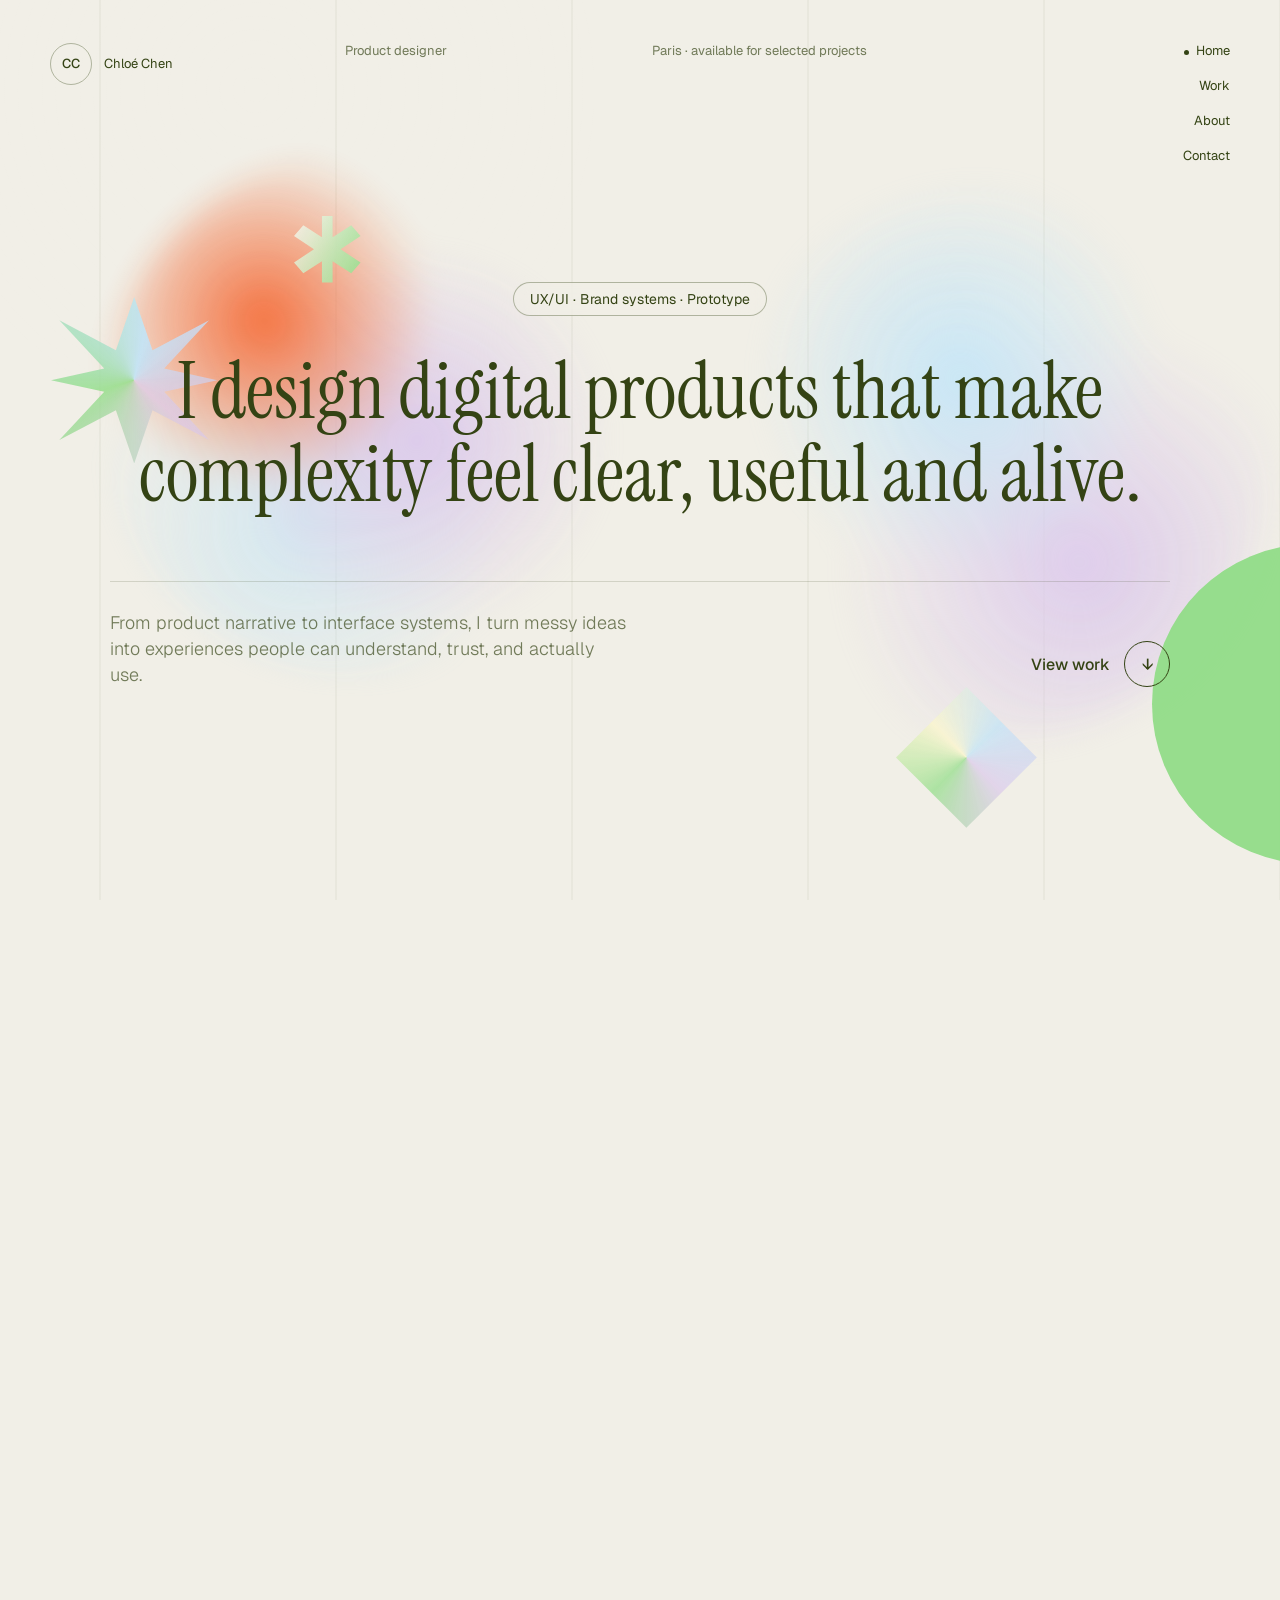
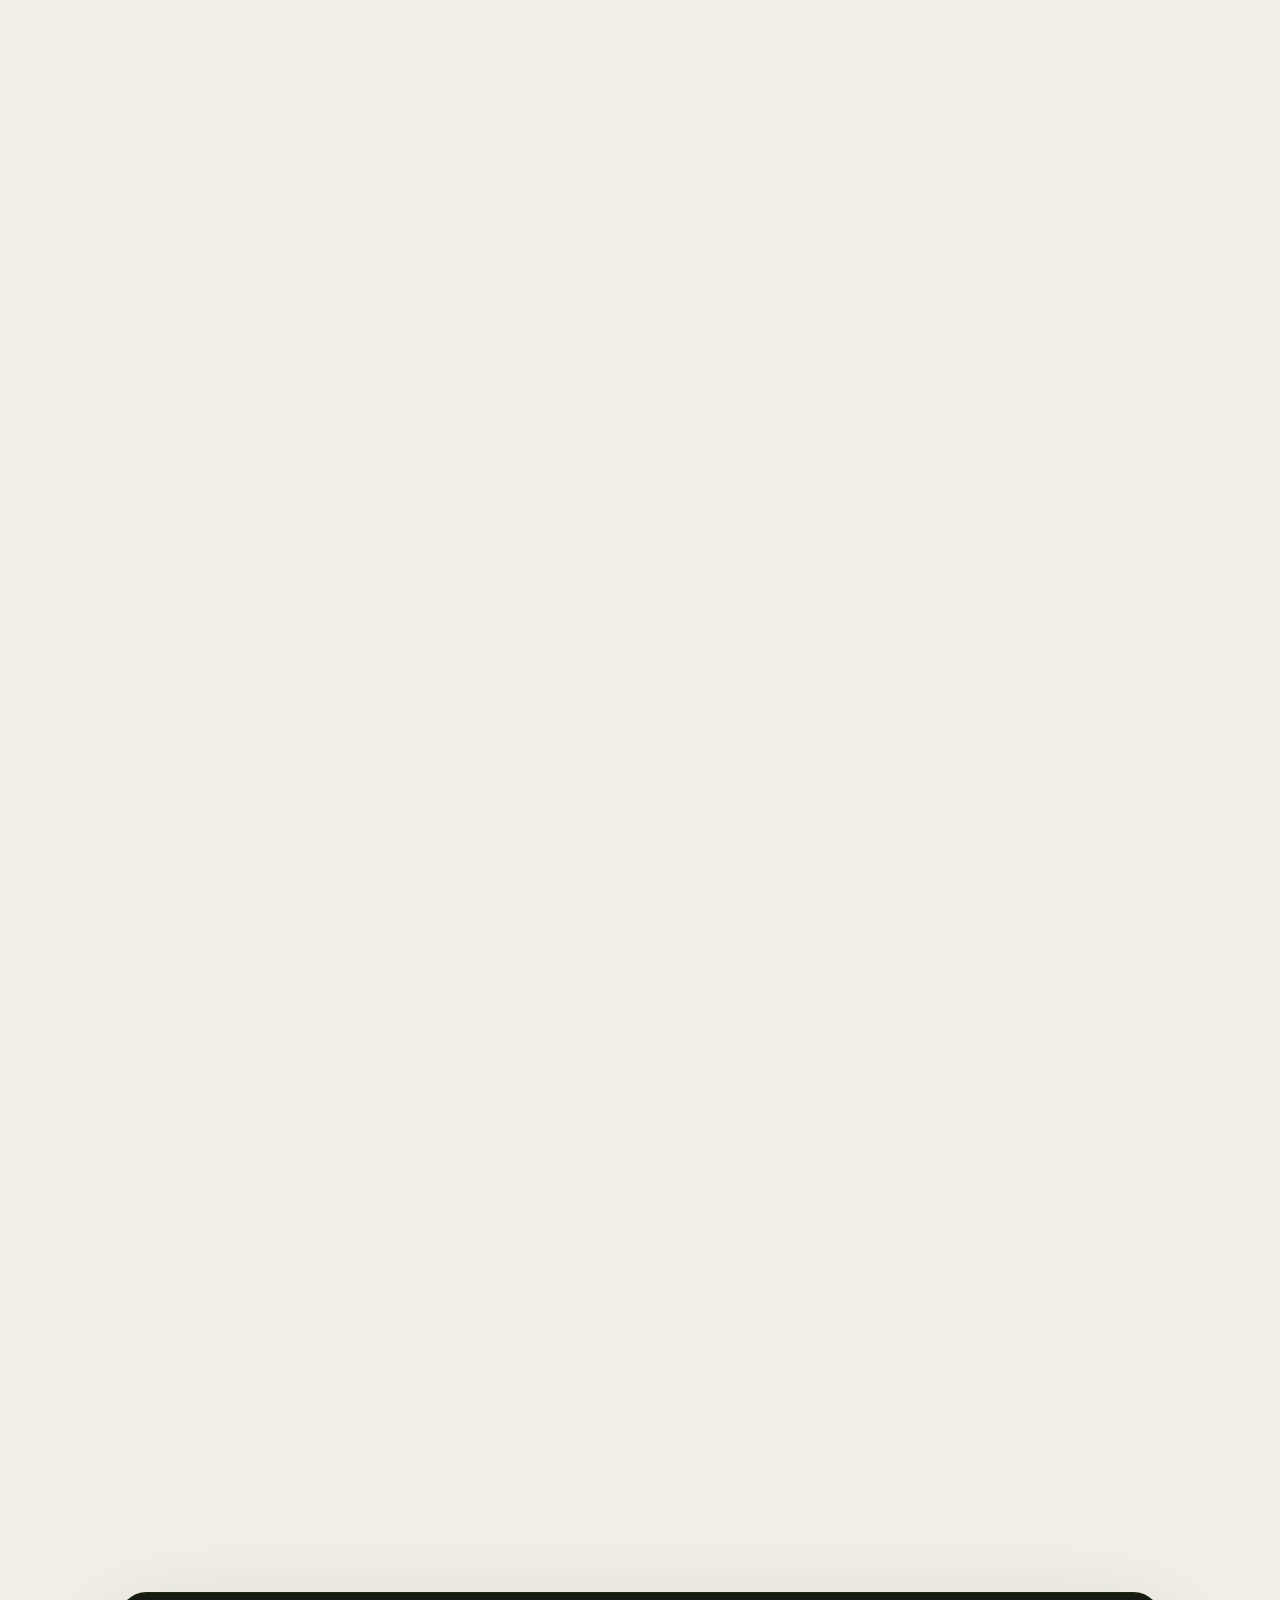
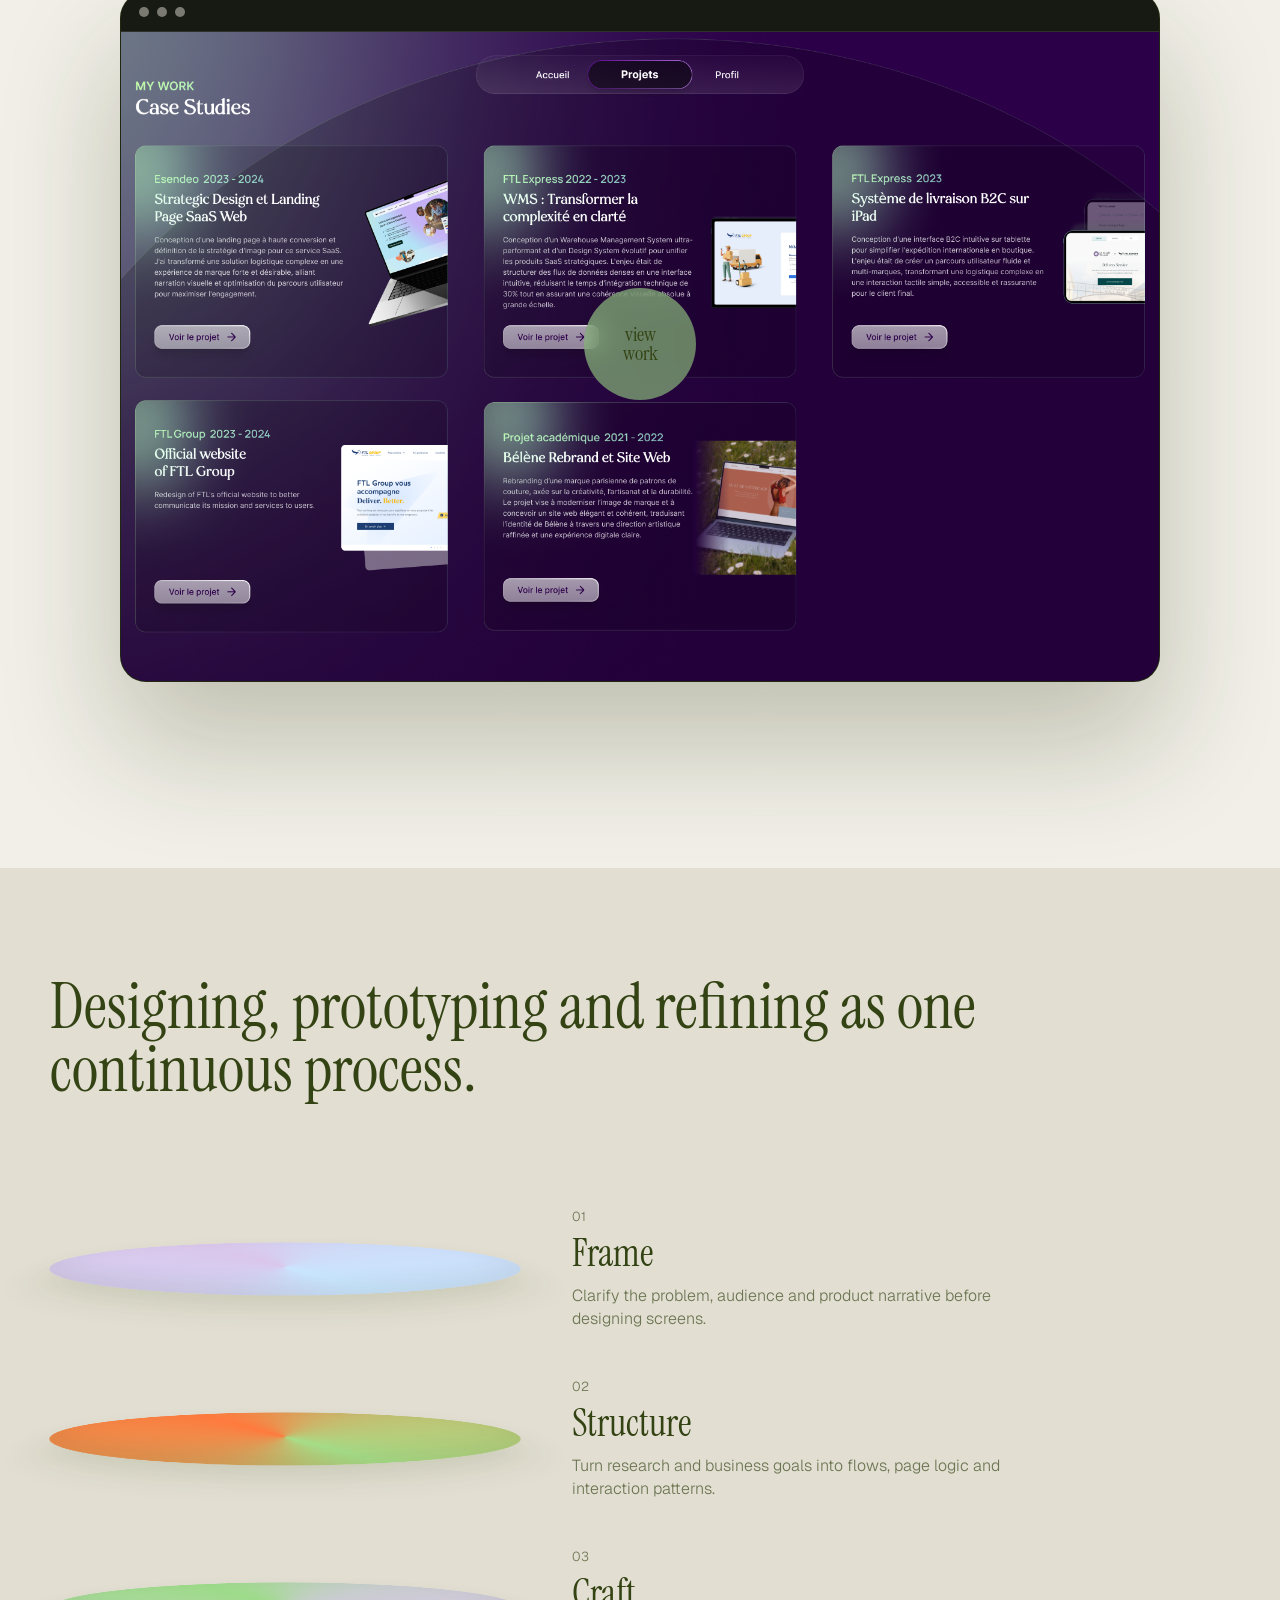
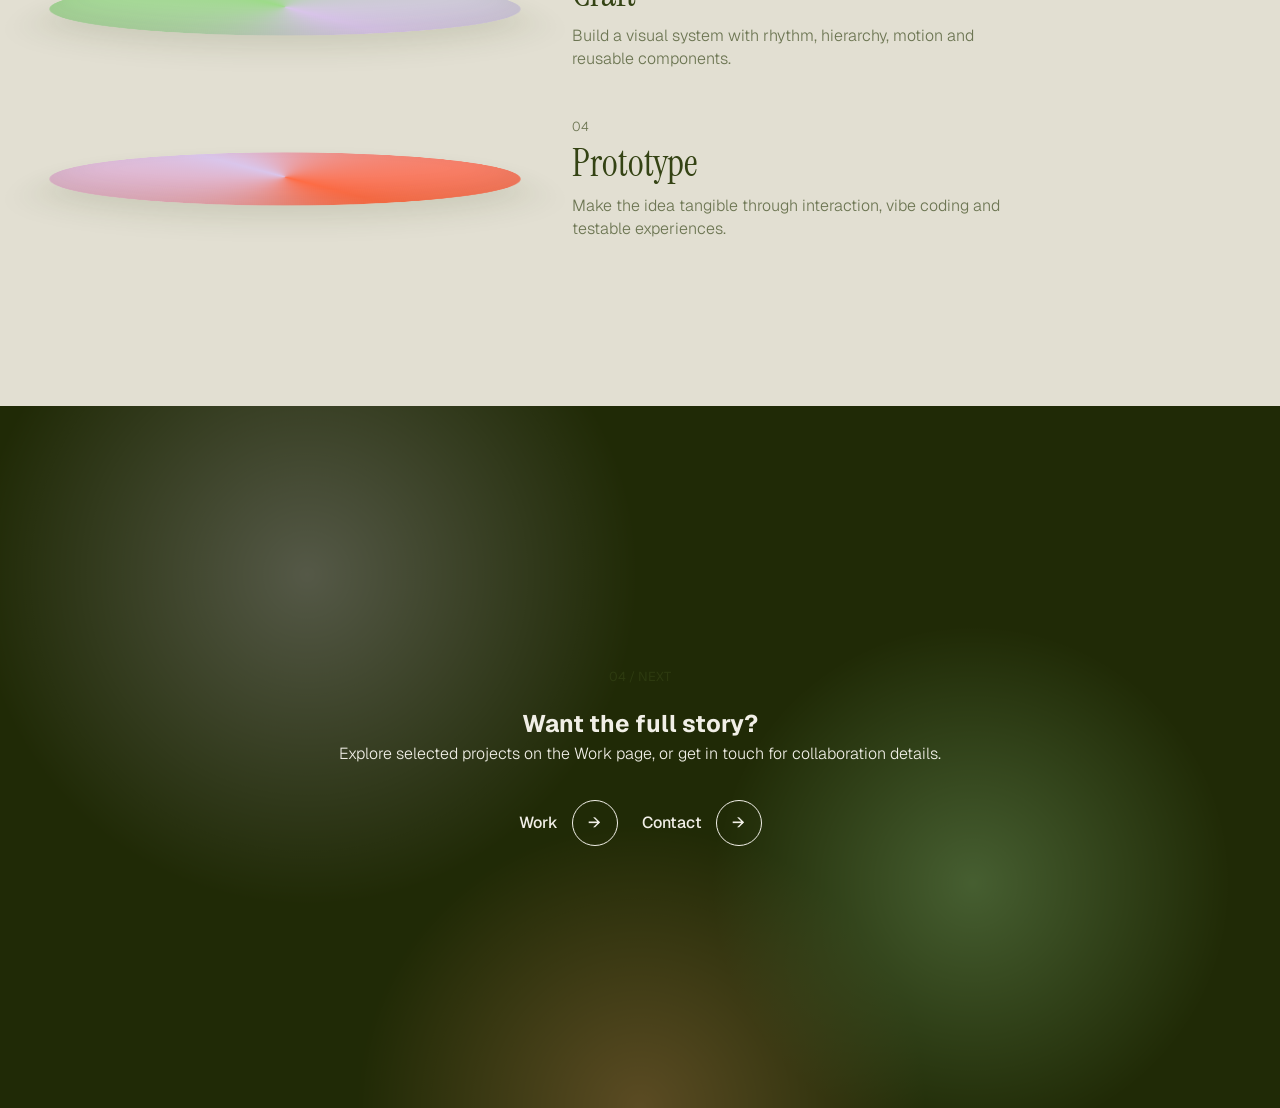
==== index.html @ 9cbb0973 "Initial portfolio site" ====
<!doctype html>
<html lang="fr">
  <head>
    <meta charset="UTF-8" />
    <meta name="viewport" content="width=device-width, initial-scale=1.0" />
    <meta http-equiv="Cache-Control" content="no-store" />
    <meta http-equiv="Pragma" content="no-cache" />
    <meta http-equiv="Expires" content="0" />
    <meta
      name="description"
      content="Portfolio de Chloé Chen, Product Designer à Paris. UX/UI, product strategy, brand systems, motion et prototypage."
    />
    <title>Chloé Chen — Portfolio</title>
    <link rel="preconnect" href="https://fonts.googleapis.com" />
    <link rel="preconnect" href="https://fonts.gstatic.com" crossorigin />
    <link
      href="https://fonts.googleapis.com/css2?family=Geist:wght@300;400;500;600&family=Instrument+Serif:ital,wght@0,400;1,400&display=swap"
      rel="stylesheet"
    />
    <link rel="stylesheet" href="./src/styles.css?v=22" />
    <script>
      if ("scrollRestoration" in history) history.scrollRestoration = "manual";
    </script>
  </head>
  <body class="is-loading" data-page="home">
    <a class="skip-link" href="#main">Aller au contenu</a>

    <div class="loader" id="loader" aria-hidden="true">
      <div class="loader-mark">
        <span>Chloé</span>
        <i></i>
      </div>
      <p>Product designer</p>
    </div>

    <div class="page-texture" aria-hidden="true"></div>

    <header class="header" aria-label="Portfolio navigation">
      <a class="brand" href="./index.html" aria-label="Chloé Chen home">
        <span>CC</span>
        <strong>Chloé Chen</strong>
      </a>
      <div class="header-center">
        <span>Product designer</span>
        <span>Paris · available for selected projects</span>
      </div>
      <nav class="nav" aria-label="Main navigation">
        <a class="is-active" href="./index.html">Home</a>
        <a href="./work.html">Work</a>
        <a href="./about.html">About</a>
        <a href="./contact.html">Contact</a>
      </nav>
    </header>

    <main id="main">
      <section class="hero" aria-label="Introduction">
        <div class="floating-field" aria-hidden="true">
          <div class="float-shape float-shape--glow shape-dawn"></div>
          <div class="float-shape float-shape--mist shape-sky"></div>
          <div class="float-shape float-shape--burst shape-spark"></div>
          <div class="float-shape float-shape--asterisk shape-asterisk"></div>
          <div class="float-shape float-shape--leaf shape-leaf"></div>
          <div class="float-shape float-shape--diamond shape-diamond"></div>
        </div>

        <div class="hero-content">
          <p class="pill">UX/UI · Brand systems · Prototype</p>
          <h1>I design digital products that make complexity feel clear, useful and alive.</h1>
          <div class="hero-actions">
            <p>
              From product narrative to interface systems, I turn messy ideas into experiences people can
              understand, trust, and actually use.
            </p>
            <a class="round-link" href="./work.html">
              <span>View work</span>
              <i aria-hidden="true">↓</i>
            </a>
          </div>
        </div>
      </section>

      <section class="practice" aria-label="Design practice">
        <div class="orbit-wrap" aria-hidden="true">
          <div class="skill-orbit">
            <span class="skill-globe skill-globe--interaction"><span>Interaction<br />design</span></span>
            <span class="skill-globe skill-globe--ui"><span>UI/UX</span></span>
            <span class="skill-globe skill-globe--visual"><span>Visual<br />design</span></span>
          </div>
          <p>My design<br />practice</p>
        </div>
      </section>

      <section class="work-stage" aria-label="Featured work preview">
        <div class="screen-device reveal">
          <div class="device-bar">
            <span></span>
            <span></span>
            <span></span>
          </div>
          <div class="device-screen">
            <img src="./assets/home/projects.png" alt="Aperçu des projets du portfolio" loading="lazy" />
          </div>
        </div>
        <a class="work-cursor" href="./work.html" aria-label="View work page">
          <span>view<br />work</span>
        </a>
      </section>

      <section class="home-process" aria-label="Working process">
        <h2 class="process-headline reveal">Designing, prototyping and refining as one continuous process.</h2>
        <div class="disk-stack">
          <article class="disk reveal" style="--tone-a: #c9e7ff; --tone-b: #dac6eb">
            <div class="disk-graphic"></div>
            <div>
              <span>01</span>
              <h3>Frame</h3>
              <p>Clarify the problem, audience and product narrative before designing screens.</p>
            </div>
          </article>
          <article class="disk reveal" style="--tone-a: #a7df89; --tone-b: #ff7a3d">
            <div class="disk-graphic"></div>
            <div>
              <span>02</span>
              <h3>Structure</h3>
              <p>Turn research and business goals into flows, page logic and interaction patterns.</p>
            </div>
          </article>
          <article class="disk reveal" style="--tone-a: #dac6eb; --tone-b: #9ddb89">
            <div class="disk-graphic"></div>
            <div>
              <span>03</span>
              <h3>Craft</h3>
              <p>Build a visual system with rhythm, hierarchy, motion and reusable components.</p>
            </div>
          </article>
          <article class="disk reveal" style="--tone-a: #ff6d46; --tone-b: #dac6eb">
            <div class="disk-graphic"></div>
            <div>
              <span>04</span>
              <h3>Prototype</h3>
              <p>Make the idea tangible through interaction, vibe coding and testable experiences.</p>
            </div>
          </article>
        </div>
      </section>

      <section class="home-contact">
        <div class="contact-inner reveal">
          <p class="eyebrow">04 / Next</p>
          <h2>Want the full story?</h2>
          <p>Explore selected projects on the Work page, or get in touch for collaboration details.</p>
          <div class="home-links">
            <a class="round-link" href="./work.html"><span>Work</span><i aria-hidden="true">→</i></a>
            <a class="round-link" href="./contact.html"><span>Contact</span><i aria-hidden="true">→</i></a>
          </div>
        </div>
      </section>
    </main>

    <script src="./src/main.js?v=18"></script>
  </body>
</html>
---- src/styles.css ----
:root {
  --paper: #f1efe7;
  --paper-deep: #e2dfd2;
  --ink: #344314;
  --ink-soft: rgba(52, 67, 20, 0.68);
  --night: #202a06;
  --lilac: #ddd1ef;
  --blue: #cfe9f8;
  --green: #a9e6a0;
  --orange: #f4a26f;
  --rose: #efb9c8;
  --cream: #fff9da;
  --line: rgba(52, 67, 20, 0.16);
  --line-strong: rgba(52, 67, 20, 0.34);
  --font-sans: "Geist", -apple-system, BlinkMacSystemFont, "Segoe UI", sans-serif;
  --font-serif: "Instrument Serif", Georgia, serif;
  --grid: minmax(20px, 50px) repeat(5, minmax(0, 1fr)) minmax(20px, 50px);
  --ease: cubic-bezier(0.22, 1, 0.36, 1);
}

* {
  box-sizing: border-box;
}

html {
  scroll-behavior: smooth;
  overflow-x: hidden;
  background: var(--paper);
}

body {
  margin: 0;
  overflow-x: hidden;
  color: var(--ink);
  background: var(--paper);
  font-family: var(--font-sans);
  font-size: 16px;
  font-weight: 300;
  line-height: 1.45;
  letter-spacing: 0;
}

body.lightbox-open,
body.is-loading {
  overflow: hidden;
}

body::before {
  position: fixed;
  inset: 0;
  z-index: 0;
  pointer-events: none;
  content: "";
  background-image: linear-gradient(
    90deg,
    transparent 49px,
    rgba(52, 67, 20, 0.08) 50px,
    transparent 51px
  );
  background-size: calc((100vw - 100px) / 5) 100%;
  background-position: 50px 0;
}

img {
  display: block;
  width: 100%;
}

a {
  color: inherit;
  text-decoration: none;
}

button {
  border: 0;
  color: inherit;
  font: inherit;
  cursor: pointer;
}

h1,
h2,
h3,
h4,
p,
dl,
dd {
  margin: 0;
}

main,
.header,
.page-texture {
  position: relative;
  z-index: 1;
}

.skip-link {
  position: fixed;
  top: 12px;
  left: 12px;
  z-index: 5000;
  padding: 10px 14px;
  background: var(--night);
  color: var(--paper);
  transform: translateY(-150%);
}

.skip-link:focus {
  transform: translateY(0);
}

.page-texture {
  position: fixed;
  inset: 0;
  z-index: 2;
  pointer-events: none;
  opacity: 0.18;
  mix-blend-mode: multiply;
  background-image: radial-gradient(circle at 20% 10%, rgba(255, 255, 255, 0.6), transparent 26%);
}

.loader {
  position: fixed;
  inset: 0;
  z-index: 4000;
  display: grid;
  place-items: center;
  gap: 18px;
  align-content: center;
  color: var(--paper);
  background: var(--night);
  transition: transform 900ms var(--ease), visibility 900ms var(--ease);
}

.loader.is-hidden {
  visibility: hidden;
  transform: translateY(-100%);
}

.loader-mark {
  position: relative;
  width: min(360px, 68vw);
  height: 74px;
  display: grid;
  place-items: center;
  border: 1px solid rgba(241, 239, 231, 0.26);
  border-radius: 50%;
  overflow: hidden;
}

.loader-mark span {
  position: relative;
  z-index: 2;
  font-family: var(--font-serif);
  font-size: clamp(42px, 9vw, 72px);
  line-height: 1;
}

.loader-mark i {
  position: absolute;
  inset: 0;
  transform: scaleX(0);
  transform-origin: left;
  background: linear-gradient(90deg, var(--lilac), var(--green), var(--orange));
  animation: loaderFill 1200ms var(--ease) forwards;
}

.loader p {
  font-family: var(--font-serif);
  font-size: 24px;
}

@keyframes loaderFill {
  to {
    transform: scaleX(1);
  }
}

.header {
  position: fixed;
  top: 0;
  left: 0;
  z-index: 1000;
  display: grid;
  grid-template-columns: 1fr 2fr 1fr;
  align-items: start;
  width: 100%;
  padding: 42px 50px;
  pointer-events: none;
}

.brand,
.nav a {
  pointer-events: auto;
}

.brand {
  display: inline-flex;
  align-items: center;
  gap: 12px;
  width: max-content;
  min-height: 44px;
  font-weight: 500;
}

.brand span {
  display: grid;
  place-items: center;
  width: 42px;
  height: 42px;
  border: 1px solid var(--line-strong);
  border-radius: 50%;
  font-size: 13px;
}

.brand strong,
.header-center,
.nav a,
.eyebrow {
  font-size: 13px;
  font-weight: 400;
}

.header-center {
  display: grid;
  grid-template-columns: 1fr 1fr;
  gap: 24px;
  color: var(--ink-soft);
}

.nav {
  display: flex;
  flex-direction: column;
  align-items: flex-end;
  gap: 5px;
}

.nav a {
  min-height: 30px;
  position: relative;
  transition: opacity 220ms ease, transform 220ms var(--ease);
}

.nav a:hover,
.nav a:focus-visible {
  opacity: 0.65;
  transform: translateX(-4px);
}

.nav a.is-active::before {
  position: absolute;
  top: 0.62em;
  left: -12px;
  width: 5px;
  height: 5px;
  border-radius: 50%;
  background: currentColor;
  content: "";
}

.hero {
  position: relative;
  isolation: isolate;
  min-height: 100svh;
  display: grid;
  place-items: center;
  padding: 132px 50px 86px;
  overflow: hidden;
}

.floating-field {
  position: absolute;
  inset: 0;
  z-index: 0;
  pointer-events: none;
  overflow: hidden;
  perspective: 900px;
}

.float-shape {
  position: absolute;
  display: block;
  will-change: transform;
  animation: drift 14s ease-in-out infinite alternate;
}

.float-shape--glow {
  width: clamp(520px, 38vw, 760px);
  aspect-ratio: 1;
  border-radius: 50%;
  opacity: 0.95;
  filter: blur(14px);
  background:
    radial-gradient(circle at 31% 32%, rgba(244, 103, 50, 0.98), transparent 34%),
    radial-gradient(circle at 61% 55%, rgba(218, 198, 235, 0.96), transparent 45%),
    radial-gradient(circle at 37% 72%, rgba(193, 228, 247, 0.64), transparent 42%);
}

.float-shape--mist {
  width: clamp(520px, 43vw, 860px);
  aspect-ratio: 1;
  border-radius: 50%;
  opacity: 0.96;
  filter: blur(16px);
  background:
    radial-gradient(circle at 44% 34%, rgba(193, 228, 247, 0.96), transparent 42%),
    radial-gradient(circle at 66% 68%, rgba(218, 198, 235, 0.94), transparent 46%);
}

.float-shape--mist::before {
  position: absolute;
  inset: 18% 24%;
  content: "";
  border-radius: 50%;
  opacity: 0.32;
  filter: blur(4px);
  background: repeating-linear-gradient(
    18deg,
    rgba(255, 255, 255, 0) 0 16px,
    rgba(255, 255, 255, 0.72) 17px 24px,
    rgba(255, 255, 255, 0) 25px 44px
  );
}

.float-shape--burst {
  width: clamp(120px, 13vw, 230px);
  aspect-ratio: 1;
  opacity: 0.95;
  background: conic-gradient(from 12deg, rgba(193, 228, 247, 0.95), rgba(218, 198, 235, 0.66), rgba(147, 221, 137, 0.88), rgba(193, 228, 247, 0.95));
  clip-path: polygon(
    50% 0%,
    61% 32%,
    95% 14%,
    68% 43%,
    100% 50%,
    68% 57%,
    95% 86%,
    61% 68%,
    50% 100%,
    39% 68%,
    5% 86%,
    32% 57%,
    0% 50%,
    32% 43%,
    5% 14%,
    39% 32%
  );
}

.float-shape--asterisk {
  width: clamp(58px, 5.2vw, 96px);
  aspect-ratio: 1;
  opacity: 0.96;
  background: linear-gradient(120deg, rgba(255, 255, 255, 0.78), rgba(147, 221, 137, 0.96));
  clip-path: polygon(
    42% 0,
    58% 0,
    58% 32%,
    86% 14%,
    100% 30%,
    70% 50%,
    100% 70%,
    86% 86%,
    58% 68%,
    58% 100%,
    42% 100%,
    42% 68%,
    14% 86%,
    0 70%,
    30% 50%,
    0 30%,
    14% 14%,
    42% 32%
  );
}

.float-shape--leaf {
  width: clamp(300px, 25vw, 520px);
  aspect-ratio: 1;
  border-radius: 50%;
  opacity: 0.96;
  background: #93dd89;
}

.float-shape--diamond {
  width: clamp(100px, 11vw, 190px);
  aspect-ratio: 1;
  opacity: 0.8;
  background: conic-gradient(from 45deg, rgba(193, 228, 247, 0.9), rgba(218, 198, 235, 0.82), rgba(147, 221, 137, 0.9), rgba(255, 249, 196, 0.72), rgba(193, 228, 247, 0.9));
  clip-path: polygon(50% 0, 100% 50%, 50% 100%, 0 50%);
}

.shape-dawn {
  left: 8vw;
  top: 17vh;
  animation-delay: -1s;
}

.shape-sky {
  right: 1vw;
  top: 21vh;
  animation-delay: -3s;
}

.shape-spark {
  left: 4vw;
  top: 33vh;
  animation-delay: -2s;
}

.shape-asterisk {
  left: 23vw;
  top: 24vh;
  animation-delay: -6s;
}

.shape-leaf {
  right: -15vw;
  bottom: 4vh;
  animation-delay: -5s;
}

.shape-diamond {
  right: 19vw;
  bottom: 8vh;
  animation-delay: -4s;
}

@keyframes drift {
  0% {
    transform: translate3d(0, 0, 0) rotate(-2deg);
  }
  100% {
    transform: translate3d(12px, -16px, 40px) rotate(3deg);
  }
}

.hero-content {
  position: relative;
  z-index: 3;
  width: min(1240px, 100%);
  margin-top: 24px;
  text-align: center;
}

.pill {
  display: inline-flex;
  align-items: center;
  min-height: 34px;
  margin-bottom: 34px;
  padding: 6px 16px;
  border: 1px solid var(--line-strong);
  border-radius: 50px;
  background: rgba(241, 239, 231, 0.48);
  backdrop-filter: blur(12px);
  font-size: 14px;
  font-weight: 400;
}

.hero h1 {
  max-width: 1180px;
  margin: 0 auto;
  font-family: var(--font-serif);
  font-size: clamp(56px, 6.15vw, 118px);
  font-weight: 400;
  line-height: 1.05;
}

.hero-actions {
  display: grid;
  grid-template-columns: minmax(0, 520px) auto;
  gap: 40px;
  align-items: end;
  max-width: 1060px;
  margin: 66px auto 0;
  padding-top: 28px;
  border-top: 1px solid var(--line);
  text-align: left;
}

.hero-actions p {
  color: var(--ink-soft);
  font-size: 18px;
}

.round-link {
  display: inline-flex;
  align-items: center;
  justify-self: end;
  gap: 14px;
  min-height: 48px;
  font-weight: 500;
}

.round-link i {
  display: grid;
  place-items: center;
  width: 46px;
  height: 46px;
  border: 1px solid currentColor;
  border-radius: 50%;
  font-style: normal;
  transition: transform 220ms var(--ease), background 220ms ease, color 220ms ease;
}

.round-link:hover i,
.round-link:focus-visible i {
  color: var(--paper);
  background: var(--ink);
  transform: translateY(4px);
}

.practice {
  position: relative;
  z-index: 3;
  min-height: 240vh;
  display: block;
  padding: 0 50px;
  overflow: visible;
}

.orbit-wrap {
  position: fixed;
  top: 50%;
  left: 50%;
  width: min(820px, 66vw);
  margin: 0;
  aspect-ratio: 1;
  display: grid;
  place-items: center;
  opacity: 0;
  visibility: hidden;
  pointer-events: none;
  transform: translate3d(-50%, -50%, 0);
  transition: opacity 120ms linear, visibility 120ms linear;
  will-change: transform;
}

.orbit-wrap.is-active {
  opacity: 1;
  visibility: visible;
}

.skill-orbit {
  position: absolute;
  inset: 10.5%;
  border: 1.4px solid rgba(52, 67, 20, 0.32);
  border-radius: 50%;
  opacity: 0;
  will-change: opacity, transform;
}

.skill-globe {
  position: absolute;
  width: clamp(260px, 20vw, 430px);
  aspect-ratio: 1;
  display: grid;
  place-items: center;
  border-radius: 50%;
  color: rgba(255, 255, 255, 0.95);
  font-family: var(--font-serif);
  font-size: clamp(34px, 2.15vw, 48px);
  line-height: 0.95;
  text-align: center;
  opacity: 1;
  isolation: isolate;
  transform-origin: center;
  will-change: opacity, transform;
}

.skill-globe::before {
  position: absolute;
  inset: -16%;
  content: "";
  border-radius: 50%;
  z-index: -2;
  opacity: 0.96;
  filter: blur(14px);
  background: var(--globe-bg);
}

.skill-globe::after {
  position: absolute;
  inset: 18%;
  z-index: -1;
  content: "";
  border-radius: 50%;
  opacity: 0.3;
  filter: blur(5px);
  background: repeating-linear-gradient(
    20deg,
    rgba(255, 255, 255, 0) 0 20px,
    rgba(255, 255, 255, 0.7) 21px 31px,
    rgba(255, 255, 255, 0) 32px 56px
  );
}

.skill-globe span {
  position: relative;
  z-index: 2;
  opacity: 0;
  text-shadow: 0 1px 12px rgba(52, 67, 20, 0.1);
  will-change: opacity;
}

.skill-globe--interaction {
  left: -6%;
  top: -9%;
  --globe-bg:
    radial-gradient(circle at 38% 32%, rgba(193, 228, 247, 0.98), transparent 42%),
    radial-gradient(circle at 66% 64%, rgba(218, 198, 235, 0.94), transparent 48%);
}

.skill-globe--ui {
  right: -9%;
  top: 27%;
  --globe-bg:
    radial-gradient(circle at 34% 36%, rgba(193, 228, 247, 0.92), transparent 38%),
    radial-gradient(circle at 67% 61%, rgba(147, 221, 137, 0.96), transparent 49%);
}

.skill-globe--visual {
  left: 16%;
  bottom: -22%;
  --globe-bg:
    radial-gradient(circle at 35% 36%, rgba(244, 103, 50, 0.98), transparent 37%),
    radial-gradient(circle at 66% 67%, rgba(218, 198, 235, 0.94), transparent 48%);
}

.orbit-wrap p {
  position: relative;
  z-index: 2;
  font-family: var(--font-serif);
  font-size: clamp(34px, 2.6vw, 56px);
  line-height: 0.98;
  text-align: center;
  opacity: 0;
  will-change: opacity, transform;
}

.eyebrow {
  margin-bottom: 20px;
  color: var(--ink-soft);
  text-transform: uppercase;
}

.work-caption h2,
.case-title h2,
.contact h2 {
  font-family: var(--font-serif);
  font-size: clamp(44px, 6.4vw, 104px);
  font-weight: 400;
  line-height: 0.95;
}

.work-stage {
  position: relative;
  z-index: 4;
  min-height: 130vh;
  display: grid;
  grid-template-columns: var(--grid);
  align-items: center;
  padding: 8vh 0 14vh;
}

body[data-page="home"] .work-stage {
  min-height: 112vh;
}

.screen-device {
  position: sticky;
  top: 15vh;
  grid-column: 2 / 7;
  width: min(1040px, 86vw);
  justify-self: center;
  overflow: hidden;
  border: 1px solid var(--line-strong);
  border-radius: 26px;
  background: #171a12;
  box-shadow: 0 60px 120px rgba(32, 42, 6, 0.24);
}

.device-bar {
  display: flex;
  gap: 8px;
  padding: 14px 18px;
  border-bottom: 1px solid rgba(255, 255, 255, 0.1);
}

.device-bar span {
  width: 10px;
  height: 10px;
  border-radius: 50%;
  background: var(--paper);
  opacity: 0.45;
}

.device-screen {
  aspect-ratio: 16 / 10;
  overflow: hidden;
}

.device-screen img {
  height: 100%;
  object-fit: cover;
  object-position: top;
}

.work-cursor {
  position: absolute;
  left: 50%;
  top: 48%;
  z-index: 5;
  display: grid;
  place-items: center;
  width: 112px;
  height: 112px;
  border-radius: 50%;
  color: var(--ink);
  background: rgba(157, 219, 137, 0.58);
  backdrop-filter: blur(14px);
  text-align: center;
  font-family: var(--font-serif);
  font-size: 20px;
  line-height: 0.95;
  transform: translate(-50%, -50%);
  transition: transform 260ms var(--ease), background 260ms ease;
}

.work-cursor:hover,
.work-cursor:focus-visible {
  background: var(--green);
  transform: translate(-50%, -50%) scale(1.08);
}

.work-caption {
  grid-column: 3 / 6;
  max-width: 620px;
  margin-top: 14vh;
}

.work-caption p:last-child {
  margin-top: 20px;
  color: var(--ink-soft);
  font-size: 18px;
}

.project-index {
  position: relative;
  z-index: 5;
  padding: 6vh 50px 14vh;
}

.home-process {
  position: relative;
  z-index: 5;
  display: grid;
  grid-template-columns: var(--grid);
  padding: 12vh 0 16vh;
  background: var(--paper-deep);
}

.home-process .process-headline,
.home-process .disk-stack {
  grid-column: 2 / 7;
}

.home-process .disk h3 {
  margin-top: 6px;
  font-family: var(--font-serif);
  font-size: clamp(28px, 3vw, 48px);
  font-weight: 400;
  line-height: 1;
}

.home-contact {
  position: relative;
  z-index: 5;
  display: grid;
  place-items: center;
  min-height: 78vh;
  padding: 10vh 50px;
  color: var(--paper);
  background: var(--night);
}

.home-contact::before {
  position: absolute;
  inset: 0;
  content: "";
  opacity: 0.28;
  background:
    radial-gradient(circle at 24% 24%, var(--lilac), transparent 30%),
    radial-gradient(circle at 76% 68%, var(--green), transparent 24%),
    radial-gradient(circle at 50% 100%, var(--orange), transparent 30%);
}

.home-links {
  display: flex;
  justify-content: center;
  gap: 24px;
  margin-top: 34px;
}

.page-main {
  position: relative;
  z-index: 5;
  min-height: 100svh;
  padding: 18vh 50px 10vh;
}

.page-hero {
  max-width: 1080px;
  min-height: 56vh;
  display: flex;
  flex-direction: column;
  justify-content: flex-end;
  padding-bottom: 8vh;
}

.page-hero h1,
.about-copy h1,
.contact-page h1 {
  max-width: 980px;
  font-family: var(--font-serif);
  font-size: clamp(58px, 8vw, 132px);
  font-weight: 400;
  line-height: 0.92;
}

.page-hero > p:last-child,
.about-copy > p,
.contact-page > p {
  max-width: 620px;
  margin-top: 26px;
  color: var(--ink-soft);
  font-size: 18px;
}

.project-index--page {
  padding: 0 0 12vh;
}

.work-detail {
  display: grid;
  grid-template-columns: minmax(0, 0.75fr) minmax(0, 1.25fr);
  gap: 42px;
  align-items: center;
  padding: 12vh 0;
  border-top: 1px solid var(--line);
}

.work-detail-copy h2 {
  font-family: var(--font-serif);
  font-size: clamp(54px, 7vw, 112px);
  font-weight: 400;
  line-height: 0.92;
}

.work-detail-copy p:last-child {
  margin-top: 22px;
  color: var(--ink-soft);
  font-size: 18px;
}

.work-detail-image {
  overflow: hidden;
  border: 1px solid var(--line);
  border-radius: 22px;
  background: var(--paper-deep);
  box-shadow: 0 42px 90px rgba(52, 67, 20, 0.13);
}

.work-detail-image img {
  aspect-ratio: 1.45;
  object-fit: cover;
  object-position: top;
}

.about-page {
  display: grid;
  grid-template-columns: minmax(0, 1.1fr) minmax(260px, 0.72fr);
  gap: 56px;
  align-items: end;
  min-height: 72vh;
}

.about-image {
  overflow: hidden;
  border: 1px solid var(--line);
  border-radius: 46% 54% 48% 52%;
  background: var(--paper-deep);
}

.about-image img {
  aspect-ratio: 0.82;
  height: 100%;
  object-fit: cover;
}

.page-main--contact {
  display: grid;
  place-items: center;
  color: var(--paper);
  background: var(--night);
}

.contact-page {
  max-width: 1000px;
  text-align: center;
}

.contact-page .eyebrow,
.contact-page > p {
  color: rgba(241, 239, 231, 0.74);
}

.contact-page > p {
  margin-right: auto;
  margin-left: auto;
}

.project-line {
  display: grid;
  grid-template-columns: 70px 1.2fr 1.2fr 46px;
  align-items: center;
  min-height: 118px;
  border-top: 1px solid var(--line);
}

.project-line:last-child {
  border-bottom: 1px solid var(--line);
}

.project-line span,
.project-line em {
  color: var(--ink-soft);
  font-style: normal;
}

.project-line strong {
  font-family: var(--font-serif);
  font-size: clamp(36px, 4.5vw, 74px);
  font-weight: 400;
}

.project-line i {
  display: grid;
  place-items: center;
  width: 44px;
  height: 44px;
  border: 1px solid var(--line);
  border-radius: 50%;
  font-style: normal;
}

.case {
  position: relative;
  z-index: 5;
  background: var(--paper-deep);
}

.case-hero {
  display: grid;
  grid-template-columns: var(--grid);
  gap: 30px;
  padding: 16vh 0 8vh;
}

.case-hero--wms {
  min-height: 86vh;
  align-items: end;
}

.case-title {
  grid-column: 2 / 6;
}

.case-title h1 {
  font-family: var(--font-serif);
  font-size: clamp(58px, 8vw, 138px);
  font-weight: 400;
  line-height: 0.92;
}

.case-lede {
  max-width: 760px;
  margin-top: 34px;
  color: var(--ink-soft);
  font-size: clamp(18px, 1.5vw, 24px);
  line-height: 1.45;
}

.case-meta {
  grid-column: 6 / 7;
  display: grid;
  gap: 22px;
  align-self: end;
}

.case-meta div {
  padding-top: 14px;
  border-top: 1px solid var(--line);
}

.case-meta dt {
  color: var(--ink-soft);
  font-size: 12px;
  text-transform: uppercase;
}

.case-meta dd {
  margin-top: 6px;
  font-weight: 400;
}

.case-visual-hero {
  position: relative;
  z-index: 3;
  width: min(1280px, calc(100vw - 100px));
  margin: 0 auto 12vh;
  overflow: hidden;
  border: 1px solid var(--line);
  border-radius: 18px;
  background: var(--paper);
  box-shadow: 0 50px 110px rgba(52, 67, 20, 0.14);
}

.case-visual-hero img {
  aspect-ratio: 16 / 9;
  object-fit: cover;
  object-position: top;
}

.snapshot-strip {
  display: grid;
  grid-template-columns: var(--grid);
  gap: 22px;
  padding: 0 0 12vh;
}

.snapshot-item {
  min-height: 210px;
  padding: 24px 0 0;
  border-top: 1px solid var(--line-strong);
}

.snapshot-item:nth-child(1) {
  grid-column: 2 / 4;
}

.snapshot-item:nth-child(2) {
  grid-column: 4 / 6;
}

.snapshot-item:nth-child(3) {
  grid-column: 6 / 7;
}

.snapshot-item span,
.decision-card span,
.impact-points span {
  color: var(--ink-soft);
  font-size: 12px;
  text-transform: uppercase;
}

.snapshot-item p {
  margin-top: 18px;
  font-family: var(--font-serif);
  font-size: clamp(28px, 3vw, 44px);
  line-height: 1;
}

.story-block {
  display: grid;
  grid-template-columns: var(--grid);
  gap: 28px;
  padding: 8vh 0 14vh;
}

.story-copy {
  grid-column: 2 / 4;
  align-self: center;
}

.story-number {
  display: inline-grid;
  place-items: center;
  width: 54px;
  height: 54px;
  margin-bottom: 30px;
  border: 1px solid var(--line-strong);
  border-radius: 50%;
  font-family: var(--font-serif);
  font-size: 24px;
}

.story-copy h3,
.process-headline,
.impact h3 {
  font-family: var(--font-serif);
  font-size: clamp(38px, 5vw, 76px);
  font-weight: 400;
  line-height: 0.98;
}

.story-copy p,
.impact-copy p {
  margin-top: 24px;
  color: var(--ink-soft);
  font-size: 18px;
}

.story-image {
  grid-column: 4 / 7;
  position: relative;
  overflow: hidden;
  border: 1px solid var(--line);
  border-radius: 20px;
  background: var(--paper);
  box-shadow: 0 40px 90px rgba(52, 67, 20, 0.13);
}

.story-image img {
  height: 100%;
  min-height: 520px;
  object-fit: cover;
}

.story-image span {
  position: absolute;
  right: 18px;
  bottom: 18px;
  padding: 9px 13px;
  border-radius: 50px;
  color: var(--paper);
  background: rgba(32, 42, 6, 0.78);
  font-size: 13px;
  font-weight: 400;
}

.process-stack {
  min-height: 120vh;
  display: grid;
  grid-template-columns: var(--grid);
  padding: 10vh 0 14vh;
}

.process-headline {
  grid-column: 2 / 6;
  max-width: 950px;
  margin-bottom: 9vh;
}

.disk-stack {
  grid-column: 2 / 7;
  display: grid;
  gap: 0;
}

.disk {
  position: sticky;
  top: 18vh;
  display: grid;
  grid-template-columns: minmax(260px, 470px) minmax(260px, 440px);
  gap: 52px;
  align-items: center;
  min-height: 170px;
  padding: 12px 0;
}

.disk:nth-child(2) {
  top: calc(18vh + 48px);
}

.disk:nth-child(3) {
  top: calc(18vh + 96px);
}

.disk:nth-child(4) {
  top: calc(18vh + 144px);
}

.disk-graphic {
  height: 116px;
  border-radius: 50%;
  background: conic-gradient(from 120deg, var(--tone-a), var(--tone-b), var(--tone-a));
  box-shadow: inset 0 -20px 40px rgba(32, 42, 6, 0.08), 0 24px 45px rgba(52, 67, 20, 0.12);
  transform: perspective(700px) rotateX(63deg);
}

.disk span {
  color: var(--ink-soft);
  font-size: 13px;
}

.disk h4 {
  margin-top: 6px;
  font-family: var(--font-serif);
  font-size: clamp(28px, 3vw, 48px);
  font-weight: 400;
  line-height: 1;
}

.disk p {
  margin-top: 12px;
  color: var(--ink-soft);
}

.evidence-grid {
  display: grid;
  grid-template-columns: var(--grid);
  gap: 22px;
  padding: 8vh 0 16vh;
}

.evidence-card {
  min-width: 0;
  padding: 0;
  overflow: hidden;
  border: 1px solid var(--line);
  border-radius: 20px;
  background: var(--paper);
  text-align: left;
  transition: transform 260ms var(--ease), box-shadow 260ms ease;
}

button.evidence-card {
  color: inherit;
  font: inherit;
  cursor: zoom-in;
}

.evidence-card:nth-child(1) {
  grid-column: 2 / 5;
}

.evidence-card:nth-child(2) {
  grid-column: 5 / 7;
  margin-top: 12vh;
}

.evidence-card:nth-child(3) {
  grid-column: 2 / 4;
  margin-top: -4vh;
}

.evidence-card:nth-child(4) {
  grid-column: 4 / 7;
}

.evidence-card:hover,
.evidence-card:focus-visible {
  box-shadow: 0 30px 70px rgba(52, 67, 20, 0.13);
  transform: translateY(-8px);
}

.evidence-card img {
  aspect-ratio: 1.35;
  object-fit: cover;
  object-position: top;
}

.evidence-card strong,
.evidence-card span {
  display: block;
  padding: 0 18px;
}

.evidence-card strong {
  margin-top: 18px;
  font-family: var(--font-serif);
  font-size: 30px;
  font-weight: 400;
}

.evidence-card span {
  margin: 6px 0 20px;
  color: var(--ink-soft);
}

.impact {
  display: grid;
  grid-template-columns: var(--grid);
  gap: 32px;
  align-items: center;
  padding: 10vh 0 18vh;
}

.impact-copy {
  grid-column: 2 / 5;
}

.impact-image {
  grid-column: 5 / 7;
  overflow: hidden;
  border: 1px solid var(--line);
  border-radius: 20px;
  background: var(--paper);
}

.decision-grid {
  display: grid;
  grid-template-columns: var(--grid);
  gap: 24px;
  padding: 8vh 0 16vh;
}

.decision-copy {
  grid-column: 2 / 5;
  margin-bottom: 5vh;
}

.decision-copy h2,
.system-copy h2 {
  font-family: var(--font-serif);
  font-size: clamp(44px, 6.4vw, 104px);
  font-weight: 400;
  line-height: 0.95;
}

.decision-card {
  min-height: 360px;
  padding: 24px;
  border: 1px solid var(--line);
  border-radius: 20px;
  background: rgba(241, 239, 231, 0.66);
}

.decision-card:nth-child(2) {
  grid-column: 2 / 4;
}

.decision-card:nth-child(3) {
  grid-column: 4 / 6;
  margin-top: 12vh;
}

.decision-card:nth-child(4) {
  grid-column: 6 / 7;
  margin-top: 24vh;
}

.decision-card h3 {
  margin-top: 64px;
  font-family: var(--font-serif);
  font-size: clamp(30px, 3vw, 48px);
  font-weight: 400;
  line-height: 1;
}

.decision-card p {
  margin-top: 18px;
  color: var(--ink-soft);
}

.system-showcase {
  display: grid;
  grid-template-columns: var(--grid);
  gap: 28px;
  padding: 8vh 0 16vh;
}

.system-copy {
  grid-column: 2 / 5;
  position: sticky;
  top: 20vh;
  align-self: start;
}

.system-copy p:last-child {
  max-width: 560px;
  margin-top: 24px;
  color: var(--ink-soft);
  font-size: 18px;
}

.system-gallery {
  grid-column: 5 / 7;
  display: grid;
  gap: 22px;
}

.system-figure {
  margin: 0;
  overflow: hidden;
  border: 1px solid var(--line);
  border-radius: 20px;
  background: var(--paper);
  box-shadow: 0 30px 80px rgba(52, 67, 20, 0.1);
}

.system-figure--large {
  transform: translateX(-20%);
}

.system-figure img {
  aspect-ratio: 16 / 9;
  object-fit: cover;
  object-position: top;
}

.system-figure figcaption {
  padding: 14px 18px 18px;
  color: var(--ink-soft);
  font-size: 13px;
}

.impact--wms {
  align-items: start;
}

.impact-points {
  grid-column: 5 / 7;
  display: grid;
  gap: 0;
  border-top: 1px solid var(--line-strong);
}

.impact-points p {
  display: grid;
  grid-template-columns: 54px 1fr;
  gap: 18px;
  padding: 24px 0;
  border-bottom: 1px solid var(--line);
  font-family: var(--font-serif);
  font-size: clamp(24px, 2.3vw, 36px);
  line-height: 1;
}

.project-next {
  display: flex;
  justify-content: center;
  gap: 18px;
  padding: 0 50px 16vh;
}

.contact {
  position: relative;
  z-index: 5;
  display: grid;
  place-items: center;
  min-height: 92vh;
  padding: 10vh 50px;
  color: var(--paper);
  background: var(--night);
}

.contact::before {
  position: absolute;
  inset: 0;
  content: "";
  opacity: 0.28;
  background:
    radial-gradient(circle at 20% 20%, var(--lilac), transparent 28%),
    radial-gradient(circle at 80% 65%, var(--green), transparent 24%),
    radial-gradient(circle at 50% 100%, var(--orange), transparent 30%);
}

.contact-inner {
  position: relative;
  max-width: 900px;
  text-align: center;
}

.contact .eyebrow,
.contact p {
  color: rgba(241, 239, 231, 0.72);
}

.contact h2 {
  margin-bottom: 24px;
}

.contact p:last-child {
  max-width: 560px;
  margin: 0 auto;
  font-size: 18px;
}

.reveal {
  opacity: 0;
  transform: translateY(34px);
  transition: opacity 760ms var(--ease), transform 760ms var(--ease);
}

.reveal.is-visible {
  opacity: 1;
  transform: translateY(0);
}

.lightbox {
  width: min(1120px, calc(100vw - 32px));
  max-height: calc(100vh - 32px);
  padding: 0;
  border: 0;
  border-radius: 18px;
  background: transparent;
}

.lightbox::backdrop {
  background: rgba(15, 17, 10, 0.78);
  backdrop-filter: blur(12px);
}

.lightbox img {
  max-height: calc(100vh - 32px);
  border-radius: 18px;
  object-fit: contain;
  background: var(--paper);
}

.lightbox-close {
  position: fixed;
  top: 22px;
  right: 22px;
  z-index: 2;
  width: 48px;
  height: 48px;
  border-radius: 50%;
  color: var(--ink);
  background: var(--paper);
  font-size: 32px;
  line-height: 1;
}

@media (max-width: 900px) {
  body::before {
    background-image: none;
  }

  .header {
    grid-template-columns: 1fr auto;
    padding: 22px 20px;
  }

  .header-center {
    display: none;
  }

  .nav {
    gap: 2px;
  }

  .brand strong {
    display: none;
  }

  .hero {
    padding: 96px 20px 56px;
  }

  .hero h1 {
    font-size: clamp(42px, 11.5vw, 76px);
    line-height: 1.08;
  }

  .hero-actions {
    grid-template-columns: 1fr;
    text-align: center;
  }

  .round-link {
    justify-self: center;
  }

  .practice {
    min-height: 240vh;
    padding: 0 20px;
  }

  .orbit-wrap {
    top: 50%;
    width: min(620px, 92vw);
  }

  .skill-globe {
    width: clamp(190px, 42vw, 260px);
    font-size: clamp(24px, 4.8vw, 34px);
  }

  .work-stage,
  .case-hero,
  .story-block,
  .process-stack,
  .home-process,
  .evidence-grid,
  .impact {
    grid-template-columns: 20px minmax(0, 1fr) 20px;
  }

  .screen-device,
  .work-caption,
  .case-title,
  .case-meta,
  .story-copy,
  .story-image,
  .process-headline,
  .disk-stack,
  .home-process .process-headline,
  .home-process .disk-stack,
  .impact-copy,
  .impact-image {
    grid-column: 2 / 3;
  }

  .screen-device,
  .disk {
    position: relative;
    top: auto;
  }

  .work-stage {
    min-height: auto;
    padding: 10vh 0;
  }

  .work-cursor {
    position: relative;
    grid-column: 2 / 3;
    left: auto;
    top: auto;
    justify-self: center;
    margin: 28px 0;
    transform: none;
  }

  .work-cursor:hover,
  .work-cursor:focus-visible {
    transform: scale(1.06);
  }

  .project-index {
    padding: 4vh 20px 10vh;
  }

  .home-process {
    padding: 9vh 0 11vh;
  }

  .home-contact {
    min-height: 70vh;
    padding: 8vh 20px;
  }

  .home-links {
    flex-direction: column;
    align-items: center;
    gap: 12px;
  }

  .page-main {
    padding: 14vh 20px 8vh;
  }

  .page-hero {
    min-height: 48vh;
  }

  .work-detail,
  .about-page {
    grid-template-columns: 1fr;
  }

  .work-detail {
    gap: 28px;
    padding: 8vh 0;
  }

  .about-page {
    gap: 32px;
    align-items: start;
  }

  .about-image {
    max-width: 430px;
  }

  .project-line {
    grid-template-columns: 44px 1fr;
    gap: 8px 16px;
    min-height: 132px;
  }

  .project-line em {
    grid-column: 2 / 3;
  }

  .project-line i {
    display: none;
  }

  .case-hero {
    padding-top: 10vh;
  }

  .story-image img {
    min-height: 280px;
  }

  .disk {
    grid-template-columns: 1fr;
    gap: 18px;
    padding: 20px 0;
  }

  .disk-graphic {
    height: 82px;
  }

  .evidence-card:nth-child(n) {
    grid-column: 2 / 3;
    margin-top: 0;
  }

  .case-hero--wms {
    min-height: 74vh;
  }

  .case-title h1 {
    font-size: clamp(48px, 12vw, 86px);
  }

  .case-lede {
    font-size: 17px;
  }

  .case-visual-hero {
    width: calc(100vw - 40px);
    margin-bottom: 8vh;
  }

  .snapshot-strip,
  .decision-grid,
  .system-showcase {
    grid-template-columns: 20px minmax(0, 1fr) 20px;
  }

  .snapshot-item:nth-child(n),
  .decision-copy,
  .decision-card:nth-child(n),
  .system-copy,
  .system-gallery,
  .impact-points {
    grid-column: 2 / 3;
    margin-top: 0;
  }

  .snapshot-item {
    min-height: auto;
    padding-bottom: 28px;
  }

  .decision-card {
    min-height: auto;
  }

  .decision-card h3 {
    margin-top: 42px;
  }

  .system-copy {
    position: relative;
    top: auto;
  }

  .system-figure--large {
    transform: none;
  }

  .project-next {
    flex-direction: column;
    align-items: center;
    padding: 0 20px 12vh;
  }
}

@media (max-width: 560px) {
  body {
    font-size: 15px;
  }

  .header {
    align-items: start;
  }

  .nav a {
    min-height: 28px;
    font-size: 12px;
  }

  .brand span {
    width: 38px;
    height: 38px;
  }

  .shape-dawn {
    left: -130px;
    top: 22vh;
  }

  .shape-sky,
  .shape-spark,
  .shape-diamond {
    display: none;
  }

  .shape-leaf {
    right: -110px;
    bottom: 14vh;
  }

  .pill {
    font-size: 12px;
  }

  .hero-actions p,
  .work-caption p:last-child,
  .story-copy p,
  .impact-copy p,
  .contact p:last-child {
    font-size: 16px;
  }

  .orbit-wrap {
    width: 92vw;
  }

  .skill-globe--interaction {
    left: -9%;
    top: -8%;
  }

  .skill-globe--ui {
    right: -13%;
    top: 25%;
  }

  .skill-globe--visual {
    left: 13%;
    bottom: -24%;
  }

  .screen-device {
    border-radius: 16px;
  }

  .device-screen {
    aspect-ratio: 4 / 3;
  }

  .story-copy h3,
  .process-headline,
  .impact h3 {
    font-size: clamp(34px, 11vw, 52px);
  }

  .case-title h2,
  .contact h2,
  .work-caption h2 {
    font-size: clamp(42px, 13vw, 68px);
  }
}

@media (prefers-reduced-motion: reduce) {
  *,
  *::before,
  *::after {
    scroll-behavior: auto !important;
    animation-duration: 0.01ms !important;
    animation-iteration-count: 1 !important;
    transition-duration: 0.01ms !important;
  }

  .reveal {
    opacity: 1;
    transform: none;
  }
}
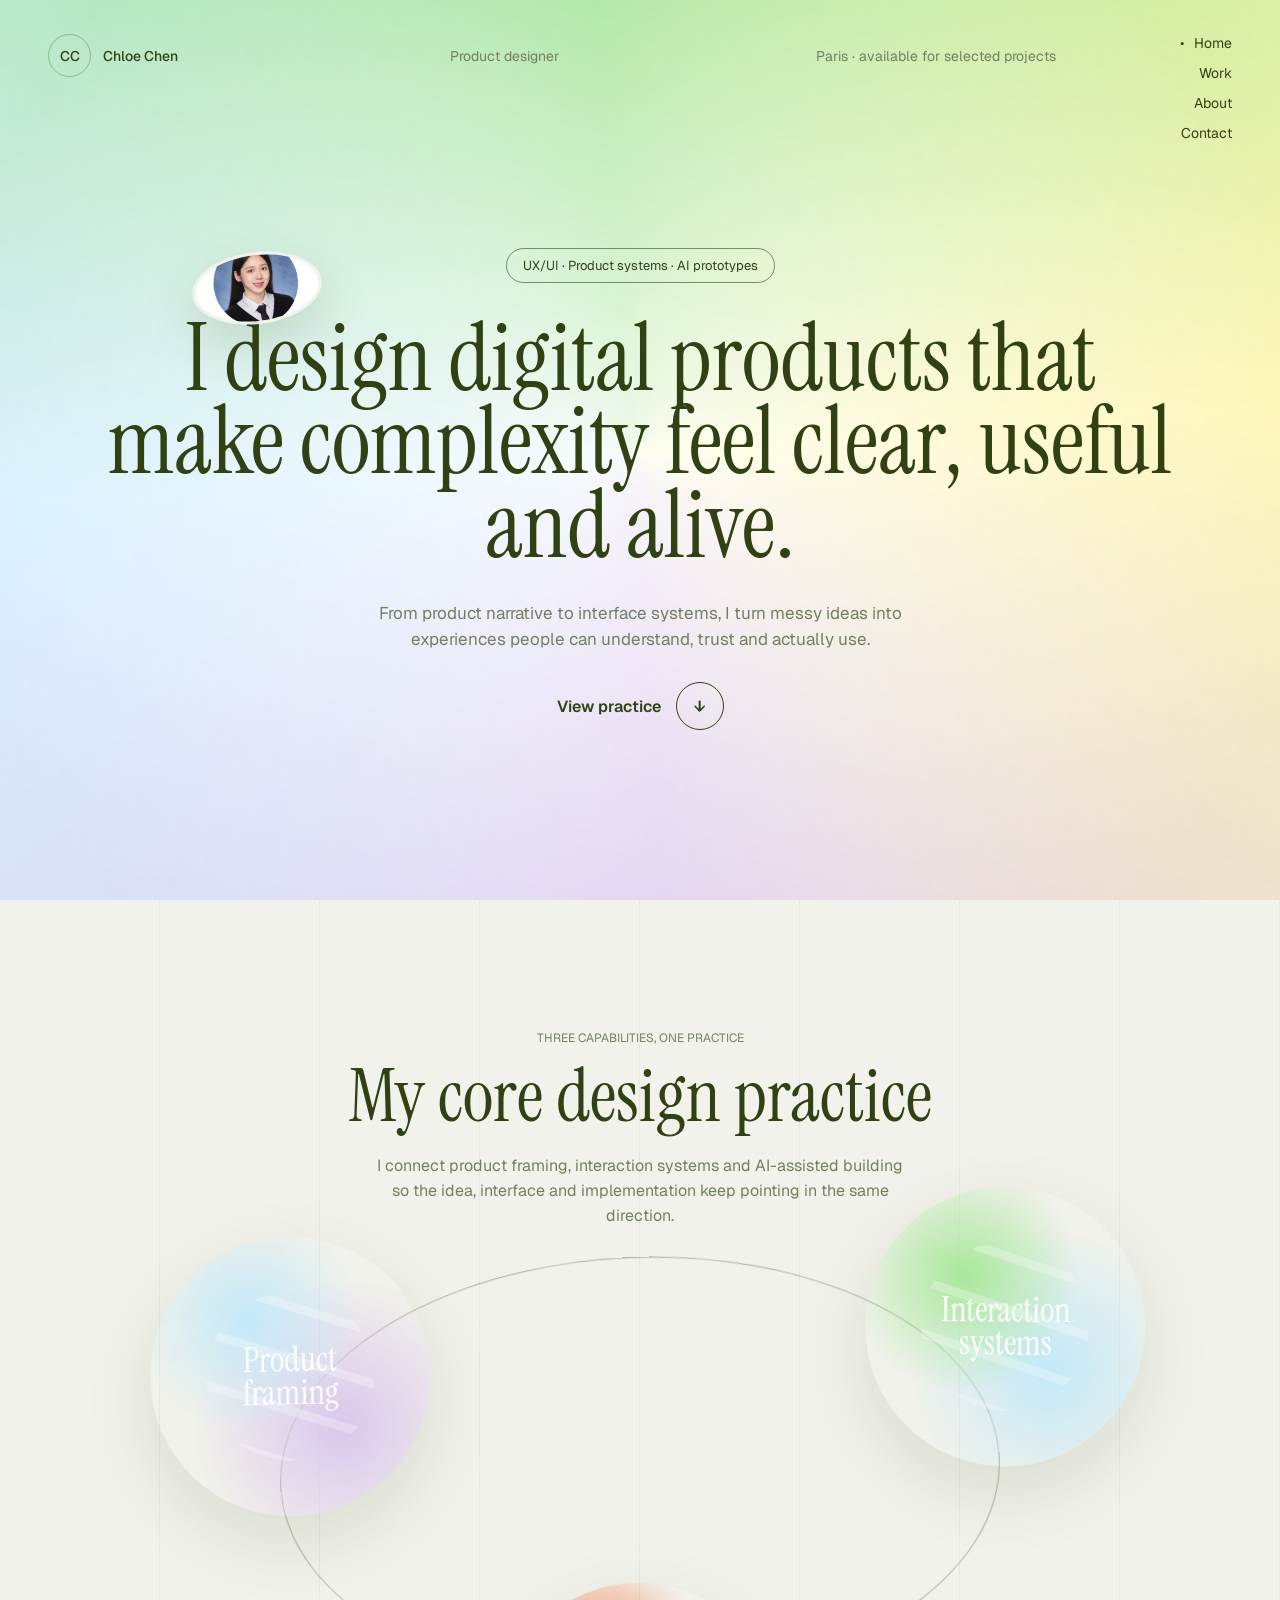
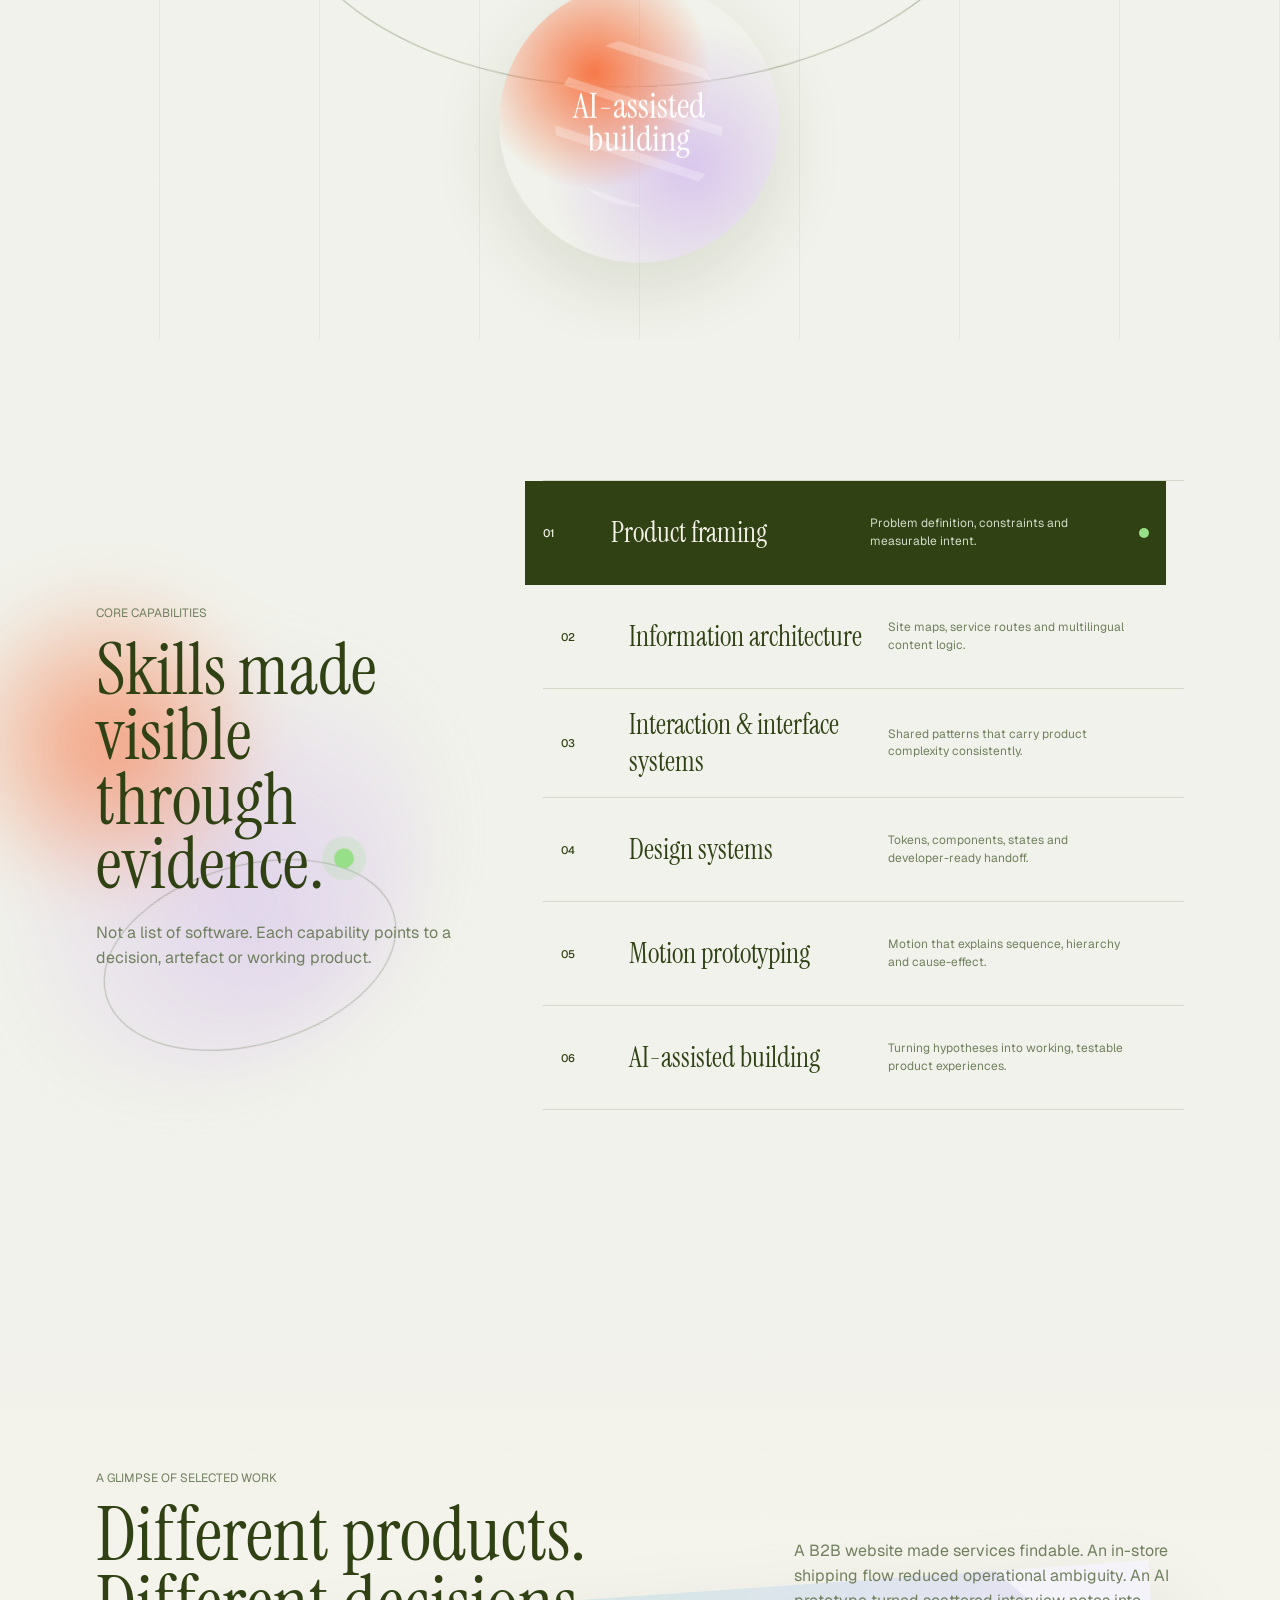
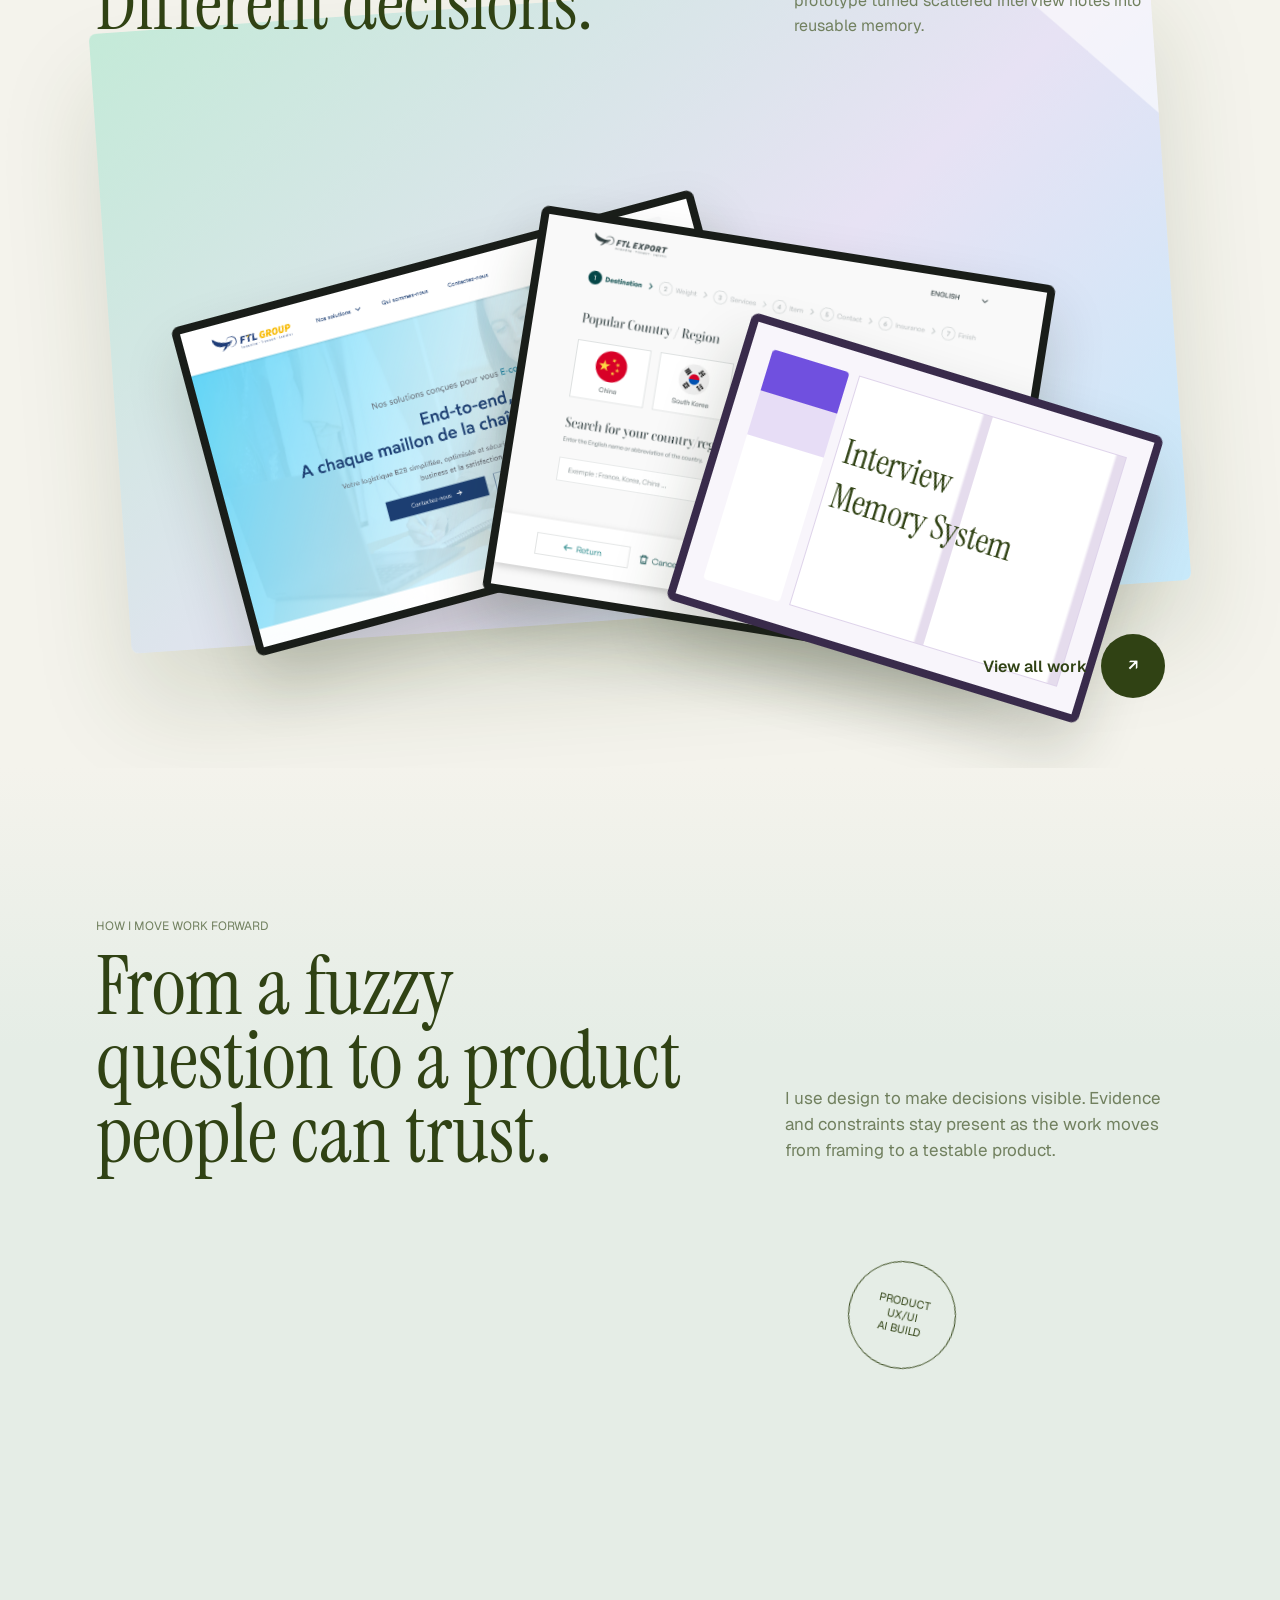
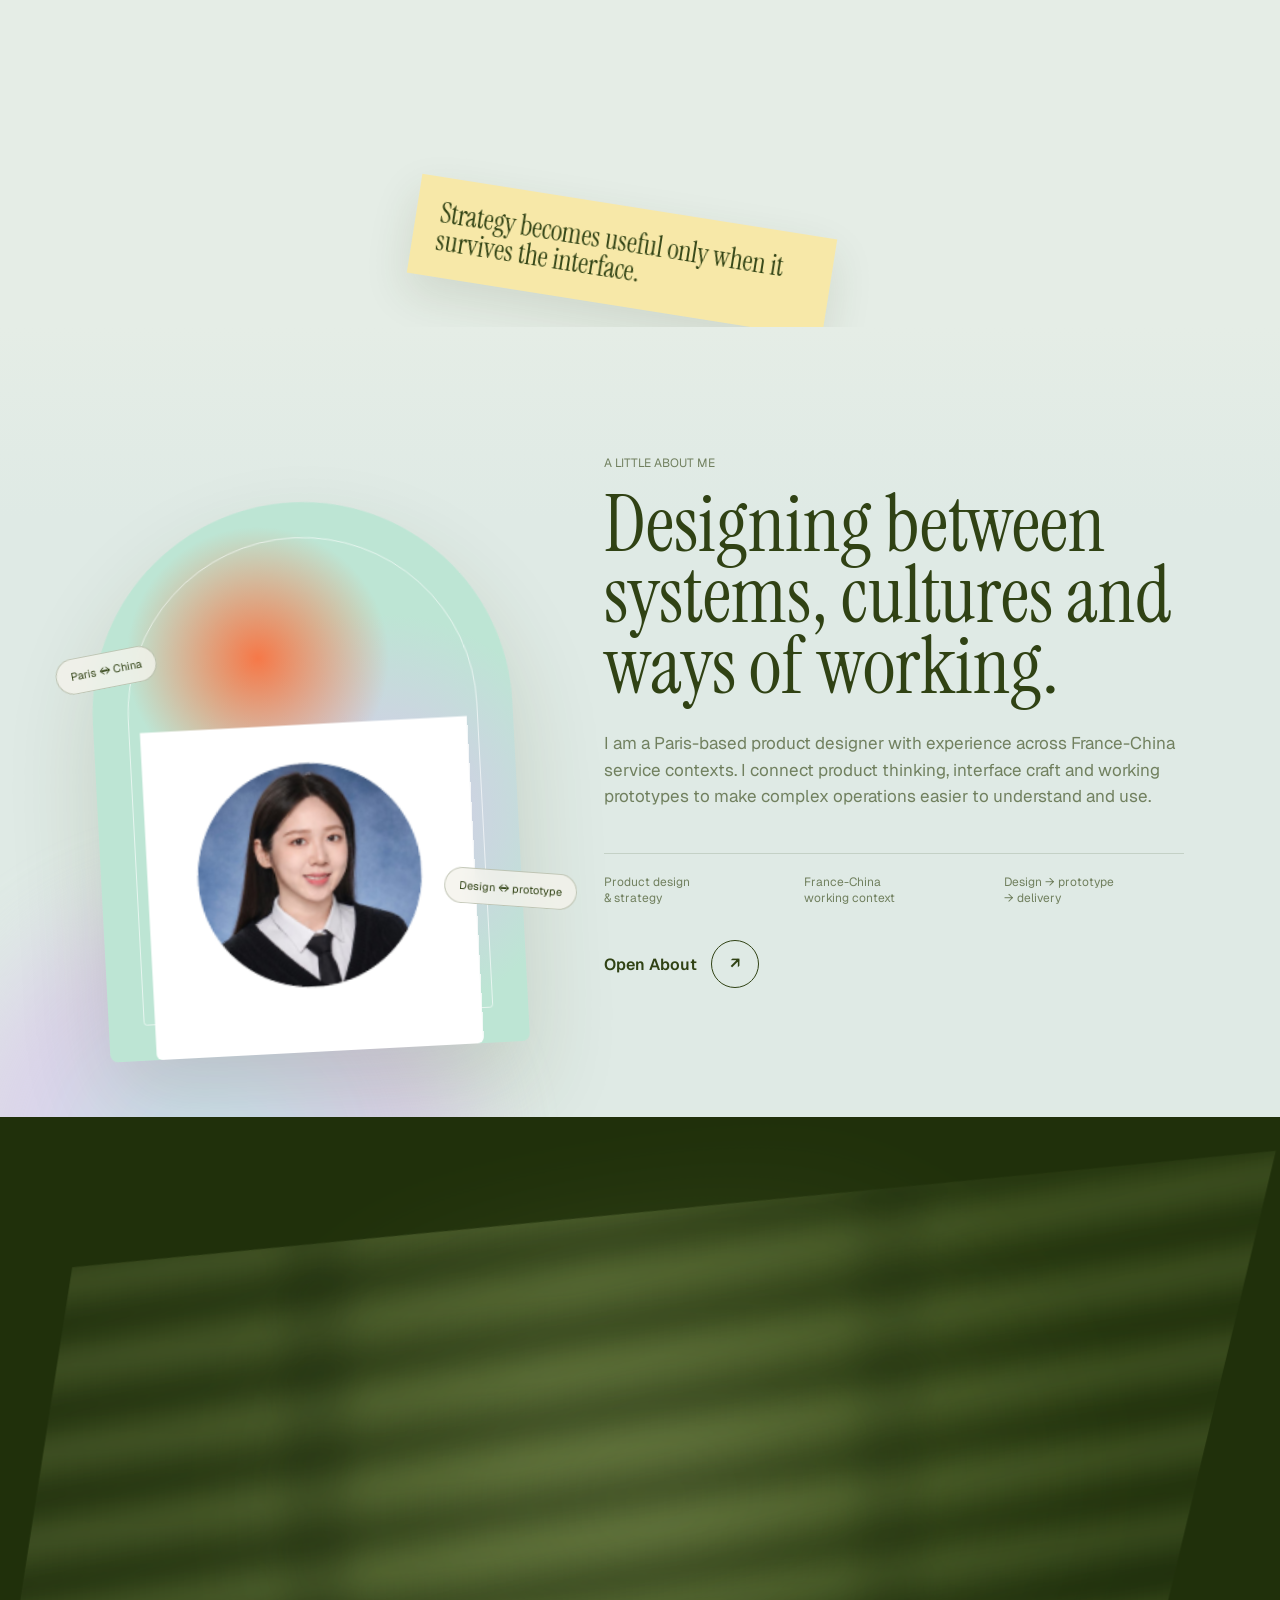
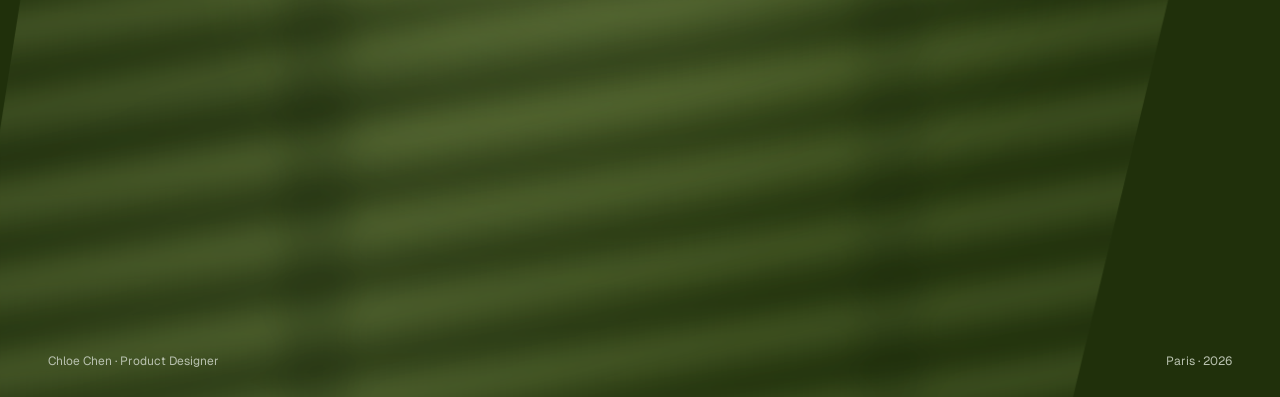
==== commit 183808b8: "Launch redesigned home and about pages" ====
--- a/index.html
+++ b/index.html
@@ -1,162 +1,69 @@
 <!doctype html>
-<html lang="fr">
+<html lang="en">
   <head>
     <meta charset="UTF-8" />
-    <meta name="viewport" content="width=device-width, initial-scale=1.0" />
-    <meta http-equiv="Cache-Control" content="no-store" />
-    <meta http-equiv="Pragma" content="no-cache" />
-    <meta http-equiv="Expires" content="0" />
-    <meta
-      name="description"
-      content="Portfolio de Chloé Chen, Product Designer à Paris. UX/UI, product strategy, brand systems, motion et prototypage."
-    />
-    <title>Chloé Chen — Portfolio</title>
+    <meta name="viewport" content="width=device-width, initial-scale=1" />
+    <meta name="description" content="Chloe Chen, Paris-based product designer working across product strategy, UX/UI systems and AI-assisted prototyping." />
+    <title>Chloe Chen - Product Designer</title>
     <link rel="preconnect" href="https://fonts.googleapis.com" />
     <link rel="preconnect" href="https://fonts.gstatic.com" crossorigin />
-    <link
-      href="https://fonts.googleapis.com/css2?family=Geist:wght@300;400;500;600&family=Instrument+Serif:ital,wght@0,400;1,400&display=swap"
-      rel="stylesheet"
-    />
-    <link rel="stylesheet" href="./src/styles.css?v=22" />
-    <script>
-      if ("scrollRestoration" in history) history.scrollRestoration = "manual";
-    </script>
+    <link href="https://fonts.googleapis.com/css2?family=Geist:wght@400;500;600&family=Instrument+Serif:ital@0;1&display=swap" rel="stylesheet" />
+    <link rel="stylesheet" href="./src/home-about-v5.css?v=1" />
   </head>
-  <body class="is-loading" data-page="home">
-    <a class="skip-link" href="#main">Aller au contenu</a>
-
-    <div class="loader" id="loader" aria-hidden="true">
-      <div class="loader-mark">
-        <span>Chloé</span>
-        <i></i>
-      </div>
-      <p>Product designer</p>
-    </div>
-
-    <div class="page-texture" aria-hidden="true"></div>
-
-    <header class="header" aria-label="Portfolio navigation">
-      <a class="brand" href="./index.html" aria-label="Chloé Chen home">
-        <span>CC</span>
-        <strong>Chloé Chen</strong>
-      </a>
-      <div class="header-center">
-        <span>Product designer</span>
-        <span>Paris · available for selected projects</span>
-      </div>
-      <nav class="nav" aria-label="Main navigation">
-        <a class="is-active" href="./index.html">Home</a>
-        <a href="./work.html">Work</a>
-        <a href="./about.html">About</a>
-        <a href="./contact.html">Contact</a>
-      </nav>
+  <body class="home-v5">
+    <a class="skip-link" href="#main">Skip to content</a>
+    <header class="site-header">
+      <a class="brand" href="./index.html"><span>CC</span><strong>Chloe Chen</strong></a>
+      <div class="header-meta"><span>Product designer</span><span>Paris · available for selected projects</span></div>
+      <nav aria-label="Main navigation"><a class="is-active" href="./index.html">Home</a><a href="./work.html">Work</a><a href="./about.html">About</a><a href="./contact.html">Contact</a></nav>
     </header>
 
+    <div class="home-continuity" aria-hidden="true"><div class="continuity-diamond"></div></div>
+
     <main id="main">
-      <section class="hero" aria-label="Introduction">
-        <div class="floating-field" aria-hidden="true">
-          <div class="float-shape float-shape--glow shape-dawn"></div>
-          <div class="float-shape float-shape--mist shape-sky"></div>
-          <div class="float-shape float-shape--burst shape-spark"></div>
-          <div class="float-shape float-shape--asterisk shape-asterisk"></div>
-          <div class="float-shape float-shape--leaf shape-leaf"></div>
-          <div class="float-shape float-shape--diamond shape-diamond"></div>
-        </div>
+      <section class="v5-hero grid-lines" data-scene="hero">
+        <div class="hero-orb hero-orb--coral" aria-hidden="true"></div><div class="hero-orb hero-orb--sky" aria-hidden="true"></div><div class="hero-star" aria-hidden="true"></div><div class="hero-asterisk" aria-hidden="true"></div>
+        <div class="hero-portrait" aria-hidden="true"><img src="./assets/about/chloe-cv-portrait.png" alt="" /></div>
+        <div class="hero-content"><p class="v5-pill">UX/UI · Product systems · AI prototypes</p><h1>I design digital products that make complexity feel clear, useful and alive.</h1><p class="hero-summary">From product narrative to interface systems, I turn messy ideas into experiences people can understand, trust and actually use.</p><a class="scroll-cue" href="#practice"><span>View practice</span><i>↓</i></a></div>
+      </section>
 
-        <div class="hero-content">
-          <p class="pill">UX/UI · Brand systems · Prototype</p>
-          <h1>I design digital products that make complexity feel clear, useful and alive.</h1>
-          <div class="hero-actions">
-            <p>
-              From product narrative to interface systems, I turn messy ideas into experiences people can
-              understand, trust, and actually use.
-            </p>
-            <a class="round-link" href="./work.html">
-              <span>View work</span>
-              <i aria-hidden="true">↓</i>
-            </a>
+      <section class="v5-practice grid-lines" id="practice" data-scene="practice">
+        <div class="practice-orbit" aria-hidden="true"></div>
+        <div class="section-center" data-reveal><p class="eyebrow">Three capabilities, one practice</p><h2>My core design practice</h2><p>I connect product framing, interaction systems and AI-assisted building so the idea, interface and implementation keep pointing in the same direction.</p></div>
+        <div class="practice-globe globe-a"><span>Product<br />framing</span></div><div class="practice-globe globe-b"><span>Interaction<br />systems</span></div><div class="practice-globe globe-c"><span>AI-assisted<br />building</span></div>
+      </section>
+
+      <section class="v5-capabilities grid-lines" data-scene="capabilities">
+        <div class="capability-glow" aria-hidden="true"></div><div class="capability-orbit" aria-hidden="true"></div>
+        <div class="content-shell capability-layout"><div class="capability-intro" data-reveal><p class="eyebrow">Core capabilities</p><h2>Skills made visible through evidence.</h2><p>Not a list of software. Each capability points to a decision, artefact or working product.</p></div>
+          <div class="capability-list" aria-label="Core capabilities">
+            <article class="capability-row"><b>01</b><h3>Product framing</h3><p>Problem definition, constraints and measurable intent.</p></article>
+            <article class="capability-row"><b>02</b><h3>Information architecture</h3><p>Site maps, service routes and multilingual content logic.</p></article>
+            <article class="capability-row"><b>03</b><h3>Interaction & interface systems</h3><p>Shared patterns that carry product complexity consistently.</p></article>
+            <article class="capability-row"><b>04</b><h3>Design systems</h3><p>Tokens, components, states and developer-ready handoff.</p></article>
+            <article class="capability-row"><b>05</b><h3>Motion prototyping</h3><p>Motion that explains sequence, hierarchy and cause-effect.</p></article>
+            <article class="capability-row"><b>06</b><h3>AI-assisted building</h3><p>Turning hypotheses into working, testable product experiences.</p></article>
           </div>
         </div>
       </section>
 
-      <section class="practice" aria-label="Design practice">
-        <div class="orbit-wrap" aria-hidden="true">
-          <div class="skill-orbit">
-            <span class="skill-globe skill-globe--interaction"><span>Interaction<br />design</span></span>
-            <span class="skill-globe skill-globe--ui"><span>UI/UX</span></span>
-            <span class="skill-globe skill-globe--visual"><span>Visual<br />design</span></span>
-          </div>
-          <p>My design<br />practice</p>
-        </div>
+      <section class="v5-work grid-lines" data-scene="work">
+        <div class="work-field" aria-hidden="true"></div><div class="content-shell work-heading" data-reveal><div><p class="eyebrow">A glimpse of selected work</p><h2>Different products.<br />Different decisions.</h2></div><p>A B2B website made services findable. An in-store shipping flow reduced operational ambiguity. An AI prototype turned scattered interview notes into reusable memory.</p></div>
+        <div class="content-shell project-fan"><a class="project-sheet project-ftl" href="./ftl-group-website.html"><img src="./assets/ftl-website/11-desktop-solutions.png" alt="FTL Group website project" /></a><a class="project-sheet project-lvv" href="./lvv-shipping-system.html"><img src="./assets/lvv/02-destination.png" alt="LVV shipping system project" /></a><a class="project-sheet project-ai" href="./interview-memory-system.html"><span class="demo-sidebar"></span><span class="demo-grid"></span><strong>Interview<br />Memory System</strong></a></div>
+        <a class="view-all-work" href="./work.html"><span>View all work</span><i>↗</i></a>
       </section>
 
-      <section class="work-stage" aria-label="Featured work preview">
-        <div class="screen-device reveal">
-          <div class="device-bar">
-            <span></span>
-            <span></span>
-            <span></span>
-          </div>
-          <div class="device-screen">
-            <img src="./assets/home/projects.png" alt="Aperçu des projets du portfolio" loading="lazy" />
-          </div>
-        </div>
-        <a class="work-cursor" href="./work.html" aria-label="View work page">
-          <span>view<br />work</span>
-        </a>
+      <section class="v5-method grid-lines" data-scene="method">
+        <div class="content-shell method-heading" data-reveal><div><p class="eyebrow">How I move work forward</p><h2>From a fuzzy question to a product people can trust.</h2></div><p>I use design to make decisions visible. Evidence and constraints stay present as the work moves from framing to a testable product.</p></div>
+        <div class="content-shell method-path"><div class="signal-line" aria-hidden="true"></div><article class="method-card card-one"><b>01</b><h3>Frame the real decision</h3><p>Align the user need, business intent and constraints before polishing a screen.</p></article><article class="method-card card-two"><b>02</b><h3>Build the system, not a snapshot</h3><p>Translate the direction into flows, states and reusable interaction rules.</p></article><article class="method-card card-three"><b>03</b><h3>Prototype to learn</h3><p>Use clickable and coded prototypes to expose gaps, test behaviour and refine the handoff.</p></article><div class="method-note">Strategy becomes useful only when it survives the interface.</div><div class="method-stamp">Product<br />UX/UI<br />AI build</div></div>
       </section>
 
-      <section class="home-process" aria-label="Working process">
-        <h2 class="process-headline reveal">Designing, prototyping and refining as one continuous process.</h2>
-        <div class="disk-stack">
-          <article class="disk reveal" style="--tone-a: #c9e7ff; --tone-b: #dac6eb">
-            <div class="disk-graphic"></div>
-            <div>
-              <span>01</span>
-              <h3>Frame</h3>
-              <p>Clarify the problem, audience and product narrative before designing screens.</p>
-            </div>
-          </article>
-          <article class="disk reveal" style="--tone-a: #a7df89; --tone-b: #ff7a3d">
-            <div class="disk-graphic"></div>
-            <div>
-              <span>02</span>
-              <h3>Structure</h3>
-              <p>Turn research and business goals into flows, page logic and interaction patterns.</p>
-            </div>
-          </article>
-          <article class="disk reveal" style="--tone-a: #dac6eb; --tone-b: #9ddb89">
-            <div class="disk-graphic"></div>
-            <div>
-              <span>03</span>
-              <h3>Craft</h3>
-              <p>Build a visual system with rhythm, hierarchy, motion and reusable components.</p>
-            </div>
-          </article>
-          <article class="disk reveal" style="--tone-a: #ff6d46; --tone-b: #dac6eb">
-            <div class="disk-graphic"></div>
-            <div>
-              <span>04</span>
-              <h3>Prototype</h3>
-              <p>Make the idea tangible through interaction, vibe coding and testable experiences.</p>
-            </div>
-          </article>
-        </div>
+      <section class="v5-about-teaser" data-scene="about">
+        <div class="content-shell about-teaser-layout"><a class="portrait-portal" href="./about.html" aria-label="Open About page"><img src="./assets/about/chloe-cv-portrait.png" alt="Portrait of Chloe Chen" /><span class="portal-ring"></span><span class="portal-label label-one">Paris ↔ China</span><span class="portal-label label-two">Design ↔ prototype</span></a><div class="about-teaser-copy" data-reveal><p class="eyebrow">A little about me</p><h2>Designing between systems, cultures and ways of working.</h2><p>I am a Paris-based product designer with experience across France-China service contexts. I connect product thinking, interface craft and working prototypes to make complex operations easier to understand and use.</p><div class="about-facts"><span>Product design<br />& strategy</span><span>France-China<br />working context</span><span>Design → prototype<br />→ delivery</span></div><a class="about-link" href="./about.html"><span>Open About</span><i>↗</i></a></div></div>
       </section>
 
-      <section class="home-contact">
-        <div class="contact-inner reveal">
-          <p class="eyebrow">04 / Next</p>
-          <h2>Want the full story?</h2>
-          <p>Explore selected projects on the Work page, or get in touch for collaboration details.</p>
-          <div class="home-links">
-            <a class="round-link" href="./work.html"><span>Work</span><i aria-hidden="true">→</i></a>
-            <a class="round-link" href="./contact.html"><span>Contact</span><i aria-hidden="true">→</i></a>
-          </div>
-        </div>
-      </section>
+      <section class="v5-contact" data-scene="contact"><div class="window-glow" aria-hidden="true"></div><div class="window-light" aria-hidden="true"></div><div class="contact-copy" data-reveal><p class="eyebrow">Available for selected collaborations</p><h2>Let's make something<br />clearer together.</h2><p>I am interested in thoughtful products, complex systems and collaborations that need both structure and imagination.</p><div class="contact-links"><a href="mailto:">Email</a><a href="https://www.linkedin.com/" target="_blank" rel="noreferrer">LinkedIn</a><a href="./about.html">About me</a></div></div><footer><span>Chloe Chen · Product Designer</span><span>Paris · 2026</span></footer></section>
     </main>
-
-    <script src="./src/main.js?v=18"></script>
+    <script src="./src/home-about-v5.js?v=1"></script>
   </body>
 </html>
--- a/src/home-about-v5.css
+++ b/src/home-about-v5.css
@@ -0,0 +1,38 @@
+:root{--paper:#f4f3ec;--ink:#304214;--muted:#71805f;--line:rgba(48,66,20,.15);--mint:#b9e4d0;--green:#97df88;--orange:#f67848;--blue:#c3e8f8;--lilac:#d9c6ec;--night:#20300b}
+*{box-sizing:border-box}html{scroll-behavior:smooth;background:var(--paper)}body{margin:0;overflow-x:hidden;color:var(--ink);font-family:"Geist",Arial,sans-serif;letter-spacing:0;background:var(--paper)}img{display:block;width:100%}h1,h2,h3,p{margin:0}a{color:inherit;text-decoration:none}button{color:inherit;font:inherit}.skip-link{position:fixed;z-index:100;left:16px;top:-60px;padding:12px 16px;background:white}.skip-link:focus{top:16px}.grid-lines{background-image:repeating-linear-gradient(90deg,transparent 0,transparent calc(12.5vw - 1px),rgba(48,66,20,.06) calc(12.5vw - 1px),rgba(48,66,20,.06) 12.5vw)}.content-shell{width:min(1340px,calc(100% - 96px));margin-inline:auto}.eyebrow{font-size:12px;text-transform:uppercase;color:var(--muted)}
+.site-header{position:absolute;z-index:40;inset:0 0 auto;display:grid;grid-template-columns:1.1fr 2fr auto;align-items:start;padding:34px 48px;font-size:14px}.brand{display:flex;align-items:center;gap:12px}.brand>span{display:grid;place-items:center;width:43px;height:43px;border:1px solid rgba(48,66,20,.3);border-radius:50%;font-weight:500}.brand strong{font-weight:500}.header-meta{display:grid;grid-template-columns:1fr 1fr;padding-top:13px;color:var(--muted)}.site-header nav{display:grid;gap:12px;justify-items:end}.site-header nav a{position:relative}.site-header nav a.is-active::before{content:"•";position:absolute;left:-14px}
+
+.v5-hero{position:relative;min-height:100svh;padding:158px 48px 80px;display:grid;place-items:center;overflow:hidden}.hero-content{position:relative;z-index:6;width:min(1110px,84vw);text-align:center}.v5-pill{display:inline-block;padding:8px 16px;border:1px solid rgba(48,66,20,.58);border-radius:999px;font-size:13px;margin-bottom:34px}.v5-hero h1,.section-center h2,.v5-work h2,.method-heading h2,.about-teaser-copy h2,.v5-contact h2,.capability-intro h2,.about-copy h1,.about-details h2{font-family:"Instrument Serif",Georgia,serif;font-weight:400}.v5-hero h1{font-size:clamp(68px,7.35vw,112px);line-height:.89}.hero-summary{width:min(560px,80vw);margin:32px auto 0;color:var(--muted);font-size:17px;line-height:1.55}.scroll-cue{display:flex;justify-content:center;align-items:center;gap:15px;margin-top:30px;font-weight:600}.scroll-cue i,.about-link i,.folder-trigger i{display:grid;place-items:center;width:48px;height:48px;border:1px solid var(--ink);border-radius:50%;font-style:normal}.hero-orb{position:absolute;border-radius:50%;filter:blur(22px);opacity:.9;will-change:transform}.hero-orb--coral{width:390px;height:390px;left:5%;top:18%;background:radial-gradient(circle at 34% 30%,var(--orange),transparent 44%),radial-gradient(circle at 70% 68%,var(--lilac),transparent 54%)}.hero-orb--sky{width:530px;height:420px;right:-3%;top:30%;background:radial-gradient(circle at 34% 36%,var(--blue),transparent 48%),radial-gradient(circle at 67% 66%,var(--lilac),transparent 52%)}.hero-star{position:absolute;left:4%;top:41%;width:155px;height:155px;background:conic-gradient(from 10deg,transparent 0 7%,var(--blue) 7% 12%,transparent 12% 19%,#9ee6c7 19% 25%,transparent 25% 36%,var(--lilac) 36% 43%,transparent 43% 58%,var(--green) 58% 64%,transparent 64% 79%,var(--orange) 79% 86%,transparent 86%);border-radius:45%;will-change:transform}.hero-asterisk{position:absolute;left:25%;top:20%;width:82px;height:82px;background:var(--green);clip-path:polygon(43% 0,57% 0,57% 33%,78% 8%,89% 18%,65% 42%,100% 42%,100% 57%,65% 57%,89% 81%,78% 91%,57% 66%,57% 100%,43% 100%,43% 66%,21% 91%,11% 81%,35% 57%,0 57%,0 42%,35% 42%,11% 18%,21% 8%,43% 33%);will-change:transform}.hero-portrait{position:absolute;z-index:8;left:15%;top:28%;width:130px;height:72px;border-radius:50%;overflow:hidden;border:3px solid rgba(244,243,236,.9);box-shadow:0 20px 50px rgba(48,66,20,.16);transform:rotate(-7deg)}.hero-portrait img{height:100%;object-fit:cover}.relay-diamond{position:absolute;z-index:7;right:22%;bottom:-32px;width:160px;aspect-ratio:1;transform:rotate(45deg);background:conic-gradient(from 30deg,var(--lilac),#d9f0ff,var(--green),#fff7b7,var(--lilac));box-shadow:0 28px 50px rgba(48,66,20,.12);will-change:transform,opacity}.relay-diamond::after,.practice-field::after{content:"";position:absolute;inset:0;background:radial-gradient(circle at 50% 50%,rgba(255,255,255,.78),transparent 52%)}
+
+.v5-practice{position:relative;min-height:1040px;padding:130px 48px 100px;overflow:hidden;background-color:#eef1e8}.practice-field{position:absolute;z-index:0;left:50%;top:45%;width:920px;aspect-ratio:1;transform:translate(-50%,-50%) rotate(45deg);border-radius:28px;background:conic-gradient(from 28deg,#ddcbed,#c7e9fa,#a7e79a,#fff0b7,#ddcbed);box-shadow:0 80px 120px rgba(58,72,36,.13);will-change:transform}.practice-orbit{position:absolute;z-index:2;left:50%;top:55%;width:720px;height:430px;border:1px solid rgba(48,66,20,.35);border-radius:50%;transform:translate(-50%,-50%) rotate(-12deg)}.section-center{position:relative;z-index:3;text-align:center}.section-center h2{margin-top:16px;font-size:74px;line-height:.92}.section-center>p:last-child{width:540px;margin:24px auto 0;color:var(--muted);line-height:1.55}.practice-globe{position:absolute;z-index:4;display:grid;place-items:center;width:280px;aspect-ratio:1;border-radius:50%;color:white;text-align:center;font-family:"Instrument Serif",Georgia,serif;font-size:35px;line-height:.95;box-shadow:0 25px 70px rgba(48,66,20,.12);will-change:transform}.practice-globe::after{content:"";position:absolute;inset:20%;border-radius:50%;opacity:.32;background:repeating-linear-gradient(18deg,transparent 0 18px,rgba(255,255,255,.85) 19px 27px,transparent 28px 50px)}.practice-globe span{position:relative;z-index:2}.globe-a{left:10%;top:36%;background:radial-gradient(circle at 35% 30%,#c3e8f8,transparent 42%),radial-gradient(circle at 68% 68%,#d9c6ec,transparent 55%)}.globe-b{right:9%;top:31%;background:radial-gradient(circle at 35% 32%,#a8e79a,transparent 44%),radial-gradient(circle at 66% 65%,#c3e8f8,transparent 54%)}.globe-c{left:39%;bottom:50px;background:radial-gradient(circle at 34% 32%,#f67848,transparent 44%),radial-gradient(circle at 68% 66%,#d9c6ec,transparent 54%)}
+
+.v5-capabilities{position:relative;min-height:980px;padding:140px 48px 110px;overflow:hidden;background:#f1f2eb}.capability-glow{position:absolute;left:-90px;top:220px;width:520px;height:520px;border-radius:50%;opacity:.7;filter:blur(30px);background:radial-gradient(circle at 38% 35%,var(--orange),transparent 35%),radial-gradient(circle at 66% 66%,var(--lilac),transparent 54%)}.capability-orbit{position:absolute;left:100px;top:525px;width:300px;height:180px;border:1px solid rgba(48,66,20,.28);border-radius:50%;transform:rotate(-16deg)}.capability-orbit::after{content:"";position:absolute;right:22px;top:12px;width:20px;height:20px;border-radius:50%;background:var(--green);box-shadow:0 0 0 12px rgba(151,223,136,.2)}.capability-layout{position:relative;z-index:3;display:grid;grid-template-columns:.72fr 1.28fr;gap:86px}.capability-intro{position:sticky;top:110px;align-self:start;padding-top:15px}.capability-intro h2{margin-top:17px;font-size:72px;line-height:.9}.capability-intro>p:last-child{width:360px;margin-top:24px;color:var(--muted);line-height:1.55}.capability-list{border-top:1px solid var(--line)}.capability-row{position:relative;display:grid;grid-template-columns:50px 1fr 1.15fr;gap:18px;align-items:center;min-height:104px;padding:17px 18px;border-bottom:1px solid var(--line);transition:color .55s ease,background .55s ease,transform .55s cubic-bezier(.2,.75,.2,1)}.capability-row::after{content:"";position:absolute;right:17px;width:10px;height:10px;border-radius:50%;background:var(--green);opacity:0;transform:scale(0);transition:.45s ease}.capability-row b{font-size:11px;font-weight:500}.capability-row h3{font-family:"Instrument Serif",Georgia,serif;font-size:28px;font-weight:400}.capability-row p{padding-right:34px;color:var(--muted);font-size:12px;line-height:1.45;transition:color .45s ease}.capability-row.is-active{color:#f5f3e9;background:var(--ink);transform:translateX(-18px)}.capability-row.is-active p{color:#d3dbc8}.capability-row.is-active::after{opacity:1;transform:scale(1)}
+
+.v5-work{position:relative;min-height:980px;padding:150px 48px 100px;overflow:hidden}.work-field{position:absolute;z-index:0;left:50%;top:56%;width:1180px;height:690px;transform:translate(-50%,-50%) rotate(-2deg);border-radius:8px;background:linear-gradient(140deg,#c4ead8,#e7e2f4 58%,#c7e9fa);box-shadow:0 60px 110px rgba(48,66,20,.15);will-change:transform}.work-field::before{content:"";position:absolute;right:0;top:0;border-style:solid;border-width:0 170px 170px 0;border-color:transparent rgba(255,255,255,.6) transparent transparent}.work-heading{position:relative;z-index:5;display:flex;justify-content:space-between;align-items:end}.work-heading h2{width:620px;margin-top:14px;font-size:76px;line-height:.91}.work-heading>p{width:390px;color:var(--muted);line-height:1.55}.project-fan{position:relative;z-index:4;height:610px;margin-top:20px}.project-sheet{position:absolute;overflow:hidden;border:8px solid #191d19;border-radius:8px;background:white;box-shadow:0 32px 60px rgba(33,45,22,.2);will-change:transform}.project-sheet img{height:100%;object-fit:cover;object-position:top}.project-ftl{left:10%;top:115px;width:540px;height:340px;transform:rotate(-8deg)}.project-lvv{left:38%;top:65px;width:520px;height:390px;transform:rotate(3deg)}.project-ai{right:5%;top:150px;width:430px;height:300px;padding:22px;border-color:#392b4b;background:#f8f5fb;transform:rotate(9deg);display:grid;grid-template-columns:80px 1fr;gap:10px}.demo-sidebar{border-radius:4px;background:linear-gradient(#7050df 0 18%,#e7ddf6 18% 37%,white 37%)}.demo-grid{background:repeating-linear-gradient(90deg,#fff 0 46%,#e5dced 47% 50%);border:1px solid #ded3ea}.project-ai strong{position:absolute;left:120px;top:75px;font-family:"Instrument Serif",Georgia,serif;font-size:35px;font-weight:400}.view-all-work{position:absolute;z-index:7;right:9%;bottom:70px;display:flex;align-items:center;gap:14px;font-weight:600}.view-all-work i{display:grid;place-items:center;width:64px;height:64px;border-radius:50%;color:white;background:var(--ink);font-style:normal}
+
+.v5-method{position:relative;min-height:1040px;padding:150px 48px 100px;overflow:hidden;background:linear-gradient(180deg,#eef1e8,#e5ede6)}.method-heading{position:relative;z-index:5;display:grid;grid-template-columns:1.2fr .8fr;align-items:end;gap:90px}.method-heading h2{margin-top:16px;font-size:82px;line-height:.9}.method-heading>p{padding-bottom:8px;color:var(--muted);font-size:17px;line-height:1.55}.method-path{position:relative;z-index:4;height:610px;margin-top:45px}.signal-line{position:absolute;left:5%;right:5%;top:50%;height:2px;background:linear-gradient(90deg,var(--orange),var(--lilac),#75c9a4,var(--ink));transform:rotate(-5deg);transform-origin:left center;will-change:transform}.signal-line::before{content:"";position:absolute;inset:-70px 0;background:radial-gradient(ellipse at 18% 48%,rgba(246,120,72,.26),transparent 23%),radial-gradient(ellipse at 53% 50%,rgba(217,198,236,.32),transparent 25%),radial-gradient(ellipse at 83% 50%,rgba(151,223,136,.26),transparent 22%);filter:blur(20px)}.method-card{position:absolute;width:310px;min-height:245px;padding:30px;border:1px solid rgba(48,66,20,.2);background:rgba(244,243,236,.86);backdrop-filter:blur(16px);box-shadow:0 24px 60px rgba(48,66,20,.1);will-change:transform,opacity}.method-card b{display:block;margin-bottom:48px;font-family:"Instrument Serif",Georgia,serif;font-size:58px;font-weight:400}.method-card h3{font-size:18px}.method-card p{margin-top:12px;color:var(--muted);font-size:14px;line-height:1.5}.card-one{left:4%;top:170px;transform:rotate(-6deg)}.card-two{left:38%;top:70px;transform:rotate(3deg)}.card-three{right:4%;top:220px;transform:rotate(-2deg)}.method-card::after{content:"";position:absolute;width:18px;height:18px;border-radius:50%;background:var(--ink);box-shadow:0 0 0 9px rgba(244,243,236,.8),0 0 0 10px rgba(48,66,20,.22)}.card-one::after{right:-11px;bottom:52px}.card-two::after{left:48%;bottom:-12px}.card-three::after{left:-11px;top:55px}.method-note{position:absolute;z-index:6;left:29%;bottom:6px;width:420px;padding:22px 24px;background:#f7e8a8;transform:rotate(4deg);box-shadow:0 18px 45px rgba(48,66,20,.12);font-family:"Instrument Serif",Georgia,serif;font-size:28px;line-height:1}.method-stamp{position:absolute;right:21%;top:44px;width:108px;height:108px;display:grid;place-items:center;border:1px solid var(--ink);border-radius:50%;font-size:11px;text-align:center;text-transform:uppercase;transform:rotate(12deg)}
+
+.v5-about-teaser{position:relative;min-height:780px;padding:120px 48px;display:grid;place-items:center;overflow:hidden;background:#dfeae5}.v5-about-teaser::before{content:"";position:absolute;left:-8%;bottom:-45%;width:620px;height:620px;border-radius:50%;background:radial-gradient(circle at 50% 50%,var(--blue),var(--lilac) 45%,transparent 72%);filter:blur(28px);opacity:.65}.about-teaser-layout{position:relative;z-index:3;display:grid;grid-template-columns:.72fr 1.28fr;gap:88px;align-items:center}.portrait-portal{position:relative;width:420px;height:550px;overflow:visible;border-radius:220px 220px 8px 8px;background:radial-gradient(circle at 40% 28%,var(--orange),transparent 28%),radial-gradient(circle at 67% 58%,var(--lilac),transparent 48%),#bde5d4;box-shadow:0 45px 90px rgba(48,66,20,.16);will-change:transform}.portrait-portal img{position:absolute;left:50%;bottom:0;width:78%;transform:translateX(-50%);clip-path:inset(0 round 0 0 6px 6px)}.portal-ring{position:absolute;inset:35px;border:1px solid rgba(255,255,255,.62);border-radius:200px 200px 4px 4px}.portal-label{position:absolute;padding:10px 14px;border:1px solid rgba(48,66,20,.25);border-radius:999px;background:rgba(244,243,236,.8);backdrop-filter:blur(10px);font-size:11px}.label-one{left:-35px;top:140px;transform:rotate(-8deg)}.label-two{right:-55px;bottom:135px;transform:rotate(7deg)}.about-teaser-copy h2{margin-top:18px;font-size:79px;line-height:.9}.about-teaser-copy>p:last-of-type{width:min(590px,100%);margin-top:28px;color:var(--muted);font-size:17px;line-height:1.55}.about-facts{display:grid;grid-template-columns:repeat(3,1fr);gap:20px;margin-top:44px;padding-top:20px;border-top:1px solid var(--line);font-size:12px;color:var(--muted)}.about-link{display:inline-flex;align-items:center;gap:14px;margin-top:34px;font-weight:600}
+
+.v5-contact{position:relative;min-height:880px;padding:130px 48px 48px;display:grid;place-items:center;overflow:hidden;color:#f5f3e9;background:var(--night);text-align:center}.window-light{position:absolute;left:-5%;top:5%;width:112%;height:104%;opacity:.72;filter:blur(13px);transform:perspective(1200px) rotateZ(-7deg) skewX(-9deg);clip-path:polygon(9% 0,94% 8%,79% 100%,0 86%);background:linear-gradient(112deg,rgba(213,231,155,.04),rgba(215,236,151,.21) 38%,rgba(155,185,86,.13) 62%,rgba(104,135,45,.02));will-change:transform}.window-light::before{content:"";position:absolute;inset:-4%;background:repeating-linear-gradient(180deg,rgba(9,24,2,.34) 0 18px,rgba(25,45,8,.12) 19px 29px,rgba(210,232,147,.18) 35px 62px,rgba(210,232,147,.02) 68px 84px);mix-blend-mode:multiply}.window-light::after{content:"";position:absolute;inset:-8%;background:linear-gradient(90deg,transparent 0 27%,rgba(8,23,2,.23) 28% 31%,transparent 32% 62%,rgba(8,23,2,.18) 63% 66%,transparent 67%),linear-gradient(180deg,transparent 0 47%,rgba(8,23,2,.16) 48% 52%,transparent 53%);mix-blend-mode:multiply;filter:blur(8px)}.window-glow{position:absolute;left:18%;top:7%;width:70%;height:78%;opacity:.2;filter:blur(42px);transform:rotate(-9deg);background:radial-gradient(ellipse at 48% 46%,#dbea9d,rgba(191,214,120,.45) 37%,transparent 72%)}.contact-copy{position:relative;z-index:3}.contact-copy .eyebrow{color:#b8c1af}.v5-contact h2{margin-top:16px;font-size:94px;line-height:.9}.contact-copy>p:last-of-type{width:560px;margin:30px auto 0;color:#c9d0bf;font-size:17px;line-height:1.55}.contact-links{display:flex;justify-content:center;gap:13px;margin-top:35px}.contact-links a{padding:9px 16px;border:1px solid rgba(255,255,255,.58);border-radius:999px}.v5-contact footer{position:absolute;z-index:4;left:48px;right:48px;bottom:28px;display:flex;justify-content:space-between;color:#b8c1af;font-size:12px}
+
+/* About */
+.about-v2{min-height:100vh;background:repeating-linear-gradient(90deg,transparent 0,transparent calc(12.5vw - 1px),rgba(48,66,20,.07) calc(12.5vw - 1px),rgba(48,66,20,.07) 12.5vw),var(--paper)}.about-main{padding-top:110px}.about-intro{min-height:890px;padding:90px 48px 60px;display:grid;grid-template-columns:.75fr 1.35fr;gap:30px;align-items:center}.about-copy{align-self:start;margin-top:80px}.about-copy h1{width:520px;margin-top:18px;font-size:78px;line-height:.91}.about-copy>p:last-of-type{width:430px;margin-top:28px;color:var(--muted);font-size:17px;line-height:1.55}.folder-trigger{display:flex;align-items:center;gap:14px;margin-top:34px;padding:0;border:0;background:none;font-weight:600;cursor:pointer}.folder-stage{position:relative;height:760px;cursor:pointer;outline:none}.folder-stage:focus-visible{outline:2px solid var(--ink);outline-offset:8px}.folder-shadow{position:absolute;left:70px;right:40px;bottom:45px;height:110px;border-radius:50%;background:rgba(45,70,54,.16);filter:blur(32px);transition:transform .8s ease,opacity .8s ease}.folder-back{position:absolute;left:110px;top:225px;width:690px;height:455px;border-radius:8px;background:linear-gradient(135deg,#d1f0e2,#a7d7c0);box-shadow:0 45px 95px rgba(35,65,49,.22)}.folder-back::before{content:"";position:absolute;left:0;top:-70px;width:280px;height:90px;border-radius:14px 14px 0 0;background:linear-gradient(135deg,#d4f2e5,#b8e3cf)}.folder-back::after{content:"ABOUT / PROJECT FILE";position:absolute;right:34px;bottom:26px;font-size:11px;letter-spacing:.14em;color:#456a55}.folder-grain{position:absolute;inset:0;opacity:.23;mix-blend-mode:multiply;background:repeating-radial-gradient(circle at 20% 40%,rgba(70,100,80,.18) 0 1px,transparent 1px 5px)}.cv-paper{position:absolute;z-index:5;left:270px;top:205px;width:390px;height:552px;overflow:hidden;background:white;border:1px solid rgba(48,66,20,.16);box-shadow:0 35px 80px rgba(48,66,20,.23);transform:rotate(-1deg) translateY(130px) scale(.86);opacity:.3;transition:transform 1.05s cubic-bezier(.17,.82,.22,1),opacity .55s ease}.cv-paper img{height:100%;object-fit:cover;object-position:top}.cv-paper a{position:absolute;right:15px;bottom:13px;padding:7px 10px;background:#fff;border:1px solid var(--line);font-size:10px}.film-card{position:absolute;z-index:7;right:70px;top:190px;width:220px;height:150px;padding:10px;background:rgba(42,49,39,.88);box-shadow:0 22px 50px rgba(48,66,20,.18);transform:rotate(2deg) translateY(80px);opacity:.2;transition:.9s cubic-bezier(.17,.82,.22,1)}.film-card span{display:block;height:100%;background:radial-gradient(circle at 70% 28%,var(--orange),transparent 26%),radial-gradient(circle at 32% 68%,var(--lilac),transparent 39%),#20281b}.portrait-card{position:absolute;z-index:9;right:4px;top:310px;width:245px;padding:16px 16px 22px;background:#fbf6e9;box-shadow:0 26px 60px rgba(48,66,20,.18);transform:rotate(2deg) translateY(70px);opacity:.25;transition:.95s .08s cubic-bezier(.17,.82,.22,1)}.portrait-card img{height:218px;object-fit:cover}.portrait-card strong{display:block;margin-top:14px;font-family:"Instrument Serif",Georgia,serif;font-size:26px;font-weight:400}.portrait-card span{font-size:11px;color:var(--muted)}.desk-note{position:absolute;z-index:10;left:28px;top:390px;width:245px;padding:26px 22px;background:#f2df9d;box-shadow:0 24px 55px rgba(48,66,20,.14);transform:rotate(-2deg) translateY(65px);opacity:.2;transition:.9s .12s cubic-bezier(.17,.82,.22,1);font-family:"Instrument Serif",Georgia,serif;font-size:29px;line-height:1}.desk-note small{display:block;margin-top:18px;font-family:"Geist",Arial,sans-serif;font-size:10px;text-transform:uppercase;color:#746d4e}.red-clip{position:absolute;z-index:12;right:230px;top:165px;width:46px;height:106px;border:5px solid #b85447;border-radius:24px;transform:rotate(4deg) translateY(55px);opacity:.25;transition:.9s .18s cubic-bezier(.17,.82,.22,1)}.folder-front{position:absolute;z-index:8;left:110px;top:440px;width:690px;height:300px;clip-path:polygon(0 22%,48% 0,100% 21%,100% 100%,0 100%);background:linear-gradient(155deg,#c5ead8,#9fceb8);filter:drop-shadow(0 -8px 18px rgba(48,66,20,.08));transition:transform .95s cubic-bezier(.17,.82,.22,1)}.folder-front::before{content:"CHLOE CHEN";position:absolute;left:36px;bottom:35px;font-family:"Instrument Serif",Georgia,serif;font-size:34px}.folder-front::after{content:"CLICK TO OPEN";position:absolute;right:34px;bottom:40px;font-size:10px;letter-spacing:.12em}.folder-star{position:absolute;right:0;bottom:70px;width:115px;height:115px;background:conic-gradient(from 10deg,transparent 0 7%,var(--blue) 7% 12%,transparent 12% 19%,#9ee6c7 19% 25%,transparent 25% 36%,var(--lilac) 36% 43%,transparent 43% 58%,var(--green) 58% 64%,transparent 64% 79%,var(--orange) 79% 86%,transparent 86%);border-radius:45%;transition:transform 1s ease}.folder-stage.is-open .cv-paper{transform:rotate(-4deg) translateY(-175px) scale(1);opacity:1}.folder-stage.is-open .film-card{transform:rotate(11deg) translateY(-90px);opacity:1}.folder-stage.is-open .portrait-card{transform:rotate(8deg) translateY(-60px);opacity:1}.folder-stage.is-open .desk-note{transform:rotate(-11deg) translateY(-55px);opacity:1}.folder-stage.is-open .red-clip{transform:rotate(14deg) translateY(-70px);opacity:1}.folder-stage.is-open .folder-front{transform:translateY(28px) rotateX(-6deg)}.folder-stage.is-open .folder-shadow{transform:scaleX(1.08);opacity:.65}.folder-stage.is-open .folder-star{transform:rotate(90deg) scale(1.08)}.folder-stage.is-open .folder-front::after{content:"CLICK AGAIN TO CLOSE"}.about-details{padding:120px 8vw 150px;background:#dfeae5;display:grid;grid-template-columns:.45fr 1.1fr;gap:70px}.about-details h2{font-size:72px;line-height:.92}.about-details>div>p{width:min(650px,100%);margin-top:24px;color:var(--muted);font-size:17px;line-height:1.55}.detail-grid{grid-column:2;display:grid;grid-template-columns:repeat(3,1fr);gap:1px;margin-top:20px;background:var(--line)}.detail-grid article{min-height:250px;padding:28px;background:#e7efea}.detail-grid b{font-family:"Instrument Serif",Georgia,serif;font-size:48px;font-weight:400}.detail-grid h3{margin-top:34px}.detail-grid p{margin-top:12px;color:var(--muted);font-size:14px;line-height:1.5}
+
+.folder-stage:not(.is-open) .cv-paper,.folder-stage:not(.is-open) .film-card,.folder-stage:not(.is-open) .portrait-card,.folder-stage:not(.is-open) .desk-note,.folder-stage:not(.is-open) .red-clip{opacity:0}
+[data-reveal]{opacity:0;transform:translateY(46px);transition:opacity .85s ease,transform 1s cubic-bezier(.2,.72,.16,1)}[data-reveal].is-visible{opacity:1;transform:translateY(0)}
+
+/* One shared visual layer carries the first three scenes. */
+.home-v5 main{position:relative;background:#f1f2eb}
+.home-continuity{position:fixed;z-index:2;inset:0;overflow:hidden;pointer-events:none}
+.continuity-diamond{position:absolute;left:0;top:0;width:160px;aspect-ratio:1;background:conic-gradient(from 30deg,var(--lilac),#d9f0ff,var(--green),#fff7b7,var(--lilac));box-shadow:0 28px 70px rgba(48,66,20,.14);will-change:transform,opacity,border-radius}
+.continuity-diamond::after{content:"";position:absolute;inset:-1px;background:radial-gradient(circle at 50% 50%,rgba(255,255,255,.82),transparent 54%)}
+.v5-hero,.v5-practice{background-color:transparent}
+.v5-capabilities{background:linear-gradient(180deg,rgba(241,242,235,0),#f1f2eb 18%)}
+.relay-diamond,.practice-field{display:none}
+.v5-work{background:linear-gradient(180deg,#f1f2eb 0,var(--paper) 24%,var(--paper) 100%)}
+.v5-method{background:linear-gradient(180deg,var(--paper) 0,#e5ede6 24%,#e5ede6 100%)}
+.v5-about-teaser{background:linear-gradient(180deg,#e5ede6 0,#dfeae5 24%,#dfeae5 100%)}
+@media(max-width:900px){html,body{max-width:100%;overflow-x:hidden}.site-header{grid-template-columns:1fr auto;padding:22px 20px}.header-meta{display:none}.site-header nav{gap:8px}.v5-hero,.v5-practice,.v5-capabilities,.v5-work,.v5-method,.v5-about-teaser,.v5-contact{padding-left:20px;padding-right:20px}.v5-hero h1{font-size:60px}.hero-portrait{display:none}.practice-field{width:650px}.practice-globe{width:180px;font-size:25px}.globe-a{left:1%}.globe-b{right:1%}.globe-c{left:31%}.content-shell{width:100%}.capability-layout,.method-heading,.about-teaser-layout,.about-intro,.about-details{grid-template-columns:1fr}.capability-intro{position:relative;top:auto}.capability-intro>p:last-child{width:100%}.capability-row{grid-template-columns:38px 1fr}.capability-row p{grid-column:2}.work-heading{display:block}.work-heading>p{width:100%;margin-top:20px}.project-sheet{transform:scale(.7)!important}.project-ftl{left:-12%}.project-lvv{left:22%}.project-ai{right:-13%}.method-heading h2,.about-teaser-copy h2{font-size:60px}.method-path{width:100%;height:980px;transform:none}.method-card{width:285px;min-height:220px;padding:24px}.method-card b{margin-bottom:28px}.card-one{left:0;top:90px}.card-two{left:42px;top:350px}.card-three{right:0;top:610px}.method-stamp{right:0;top:8px}.method-note{left:8px;bottom:5px;width:330px;font-size:24px}.portrait-portal{width:335px;height:455px;margin:auto}.about-teaser-copy>p:last-of-type{width:100%}.about-intro{padding:120px 20px 50px;overflow:hidden}.about-copy{margin-top:0}.about-copy h1,.about-copy>p:last-of-type{width:100%}.folder-stage{width:900px;height:760px;transform:scale(.4);transform-origin:left top;margin-top:20px;margin-bottom:-430px}.about-details{padding:90px 20px}.detail-grid{grid-column:1;grid-template-columns:1fr}.v5-contact h2{font-size:64px}.contact-copy>p:last-of-type{width:100%}}
+@media(prefers-reduced-motion:reduce){html{scroll-behavior:auto}*,*::before,*::after{animation:none!important;transition-duration:.01ms!important}[data-reveal]{opacity:1;transform:none!important}}
+@media(prefers-reduced-motion:reduce){.home-continuity{display:none}.v5-practice{background:conic-gradient(from 28deg at 50% 48%,#ddcbed,#c7e9fa,#a7e79a,#fff0b7,#ddcbed)}}
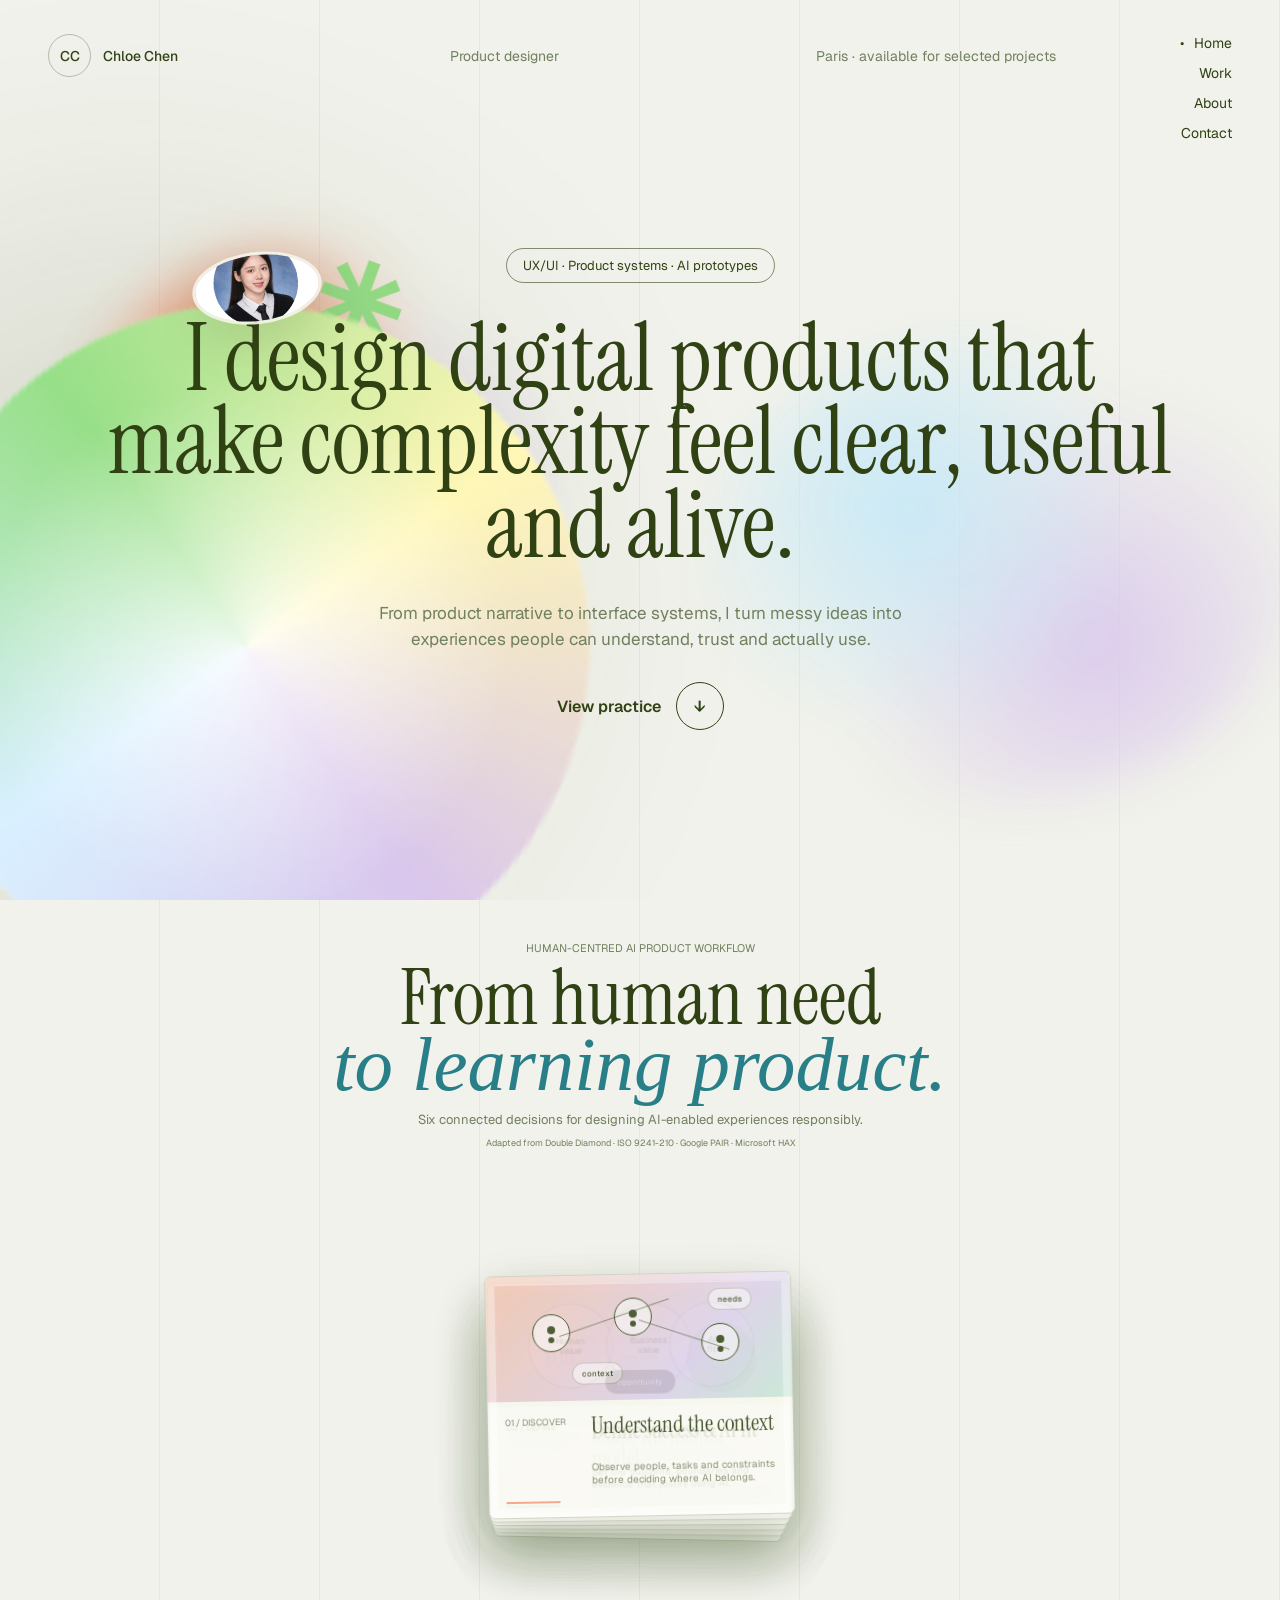
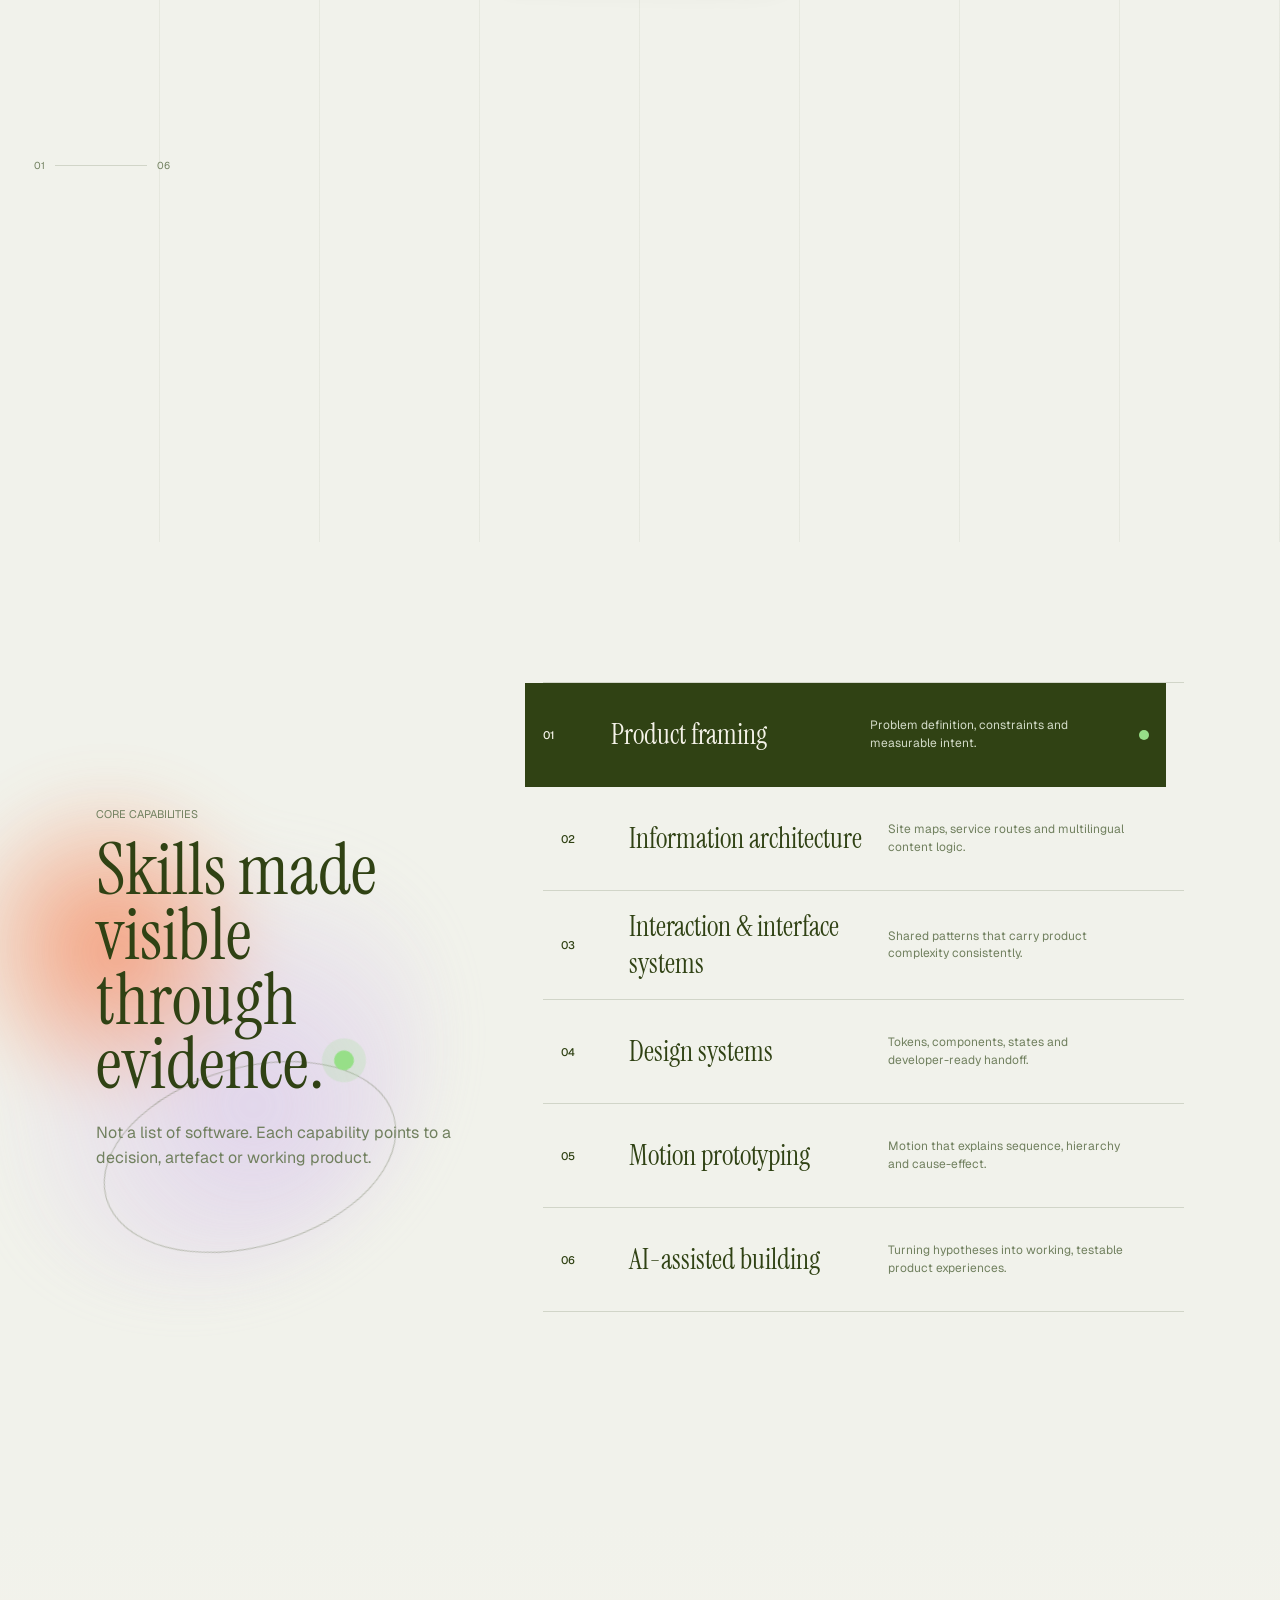
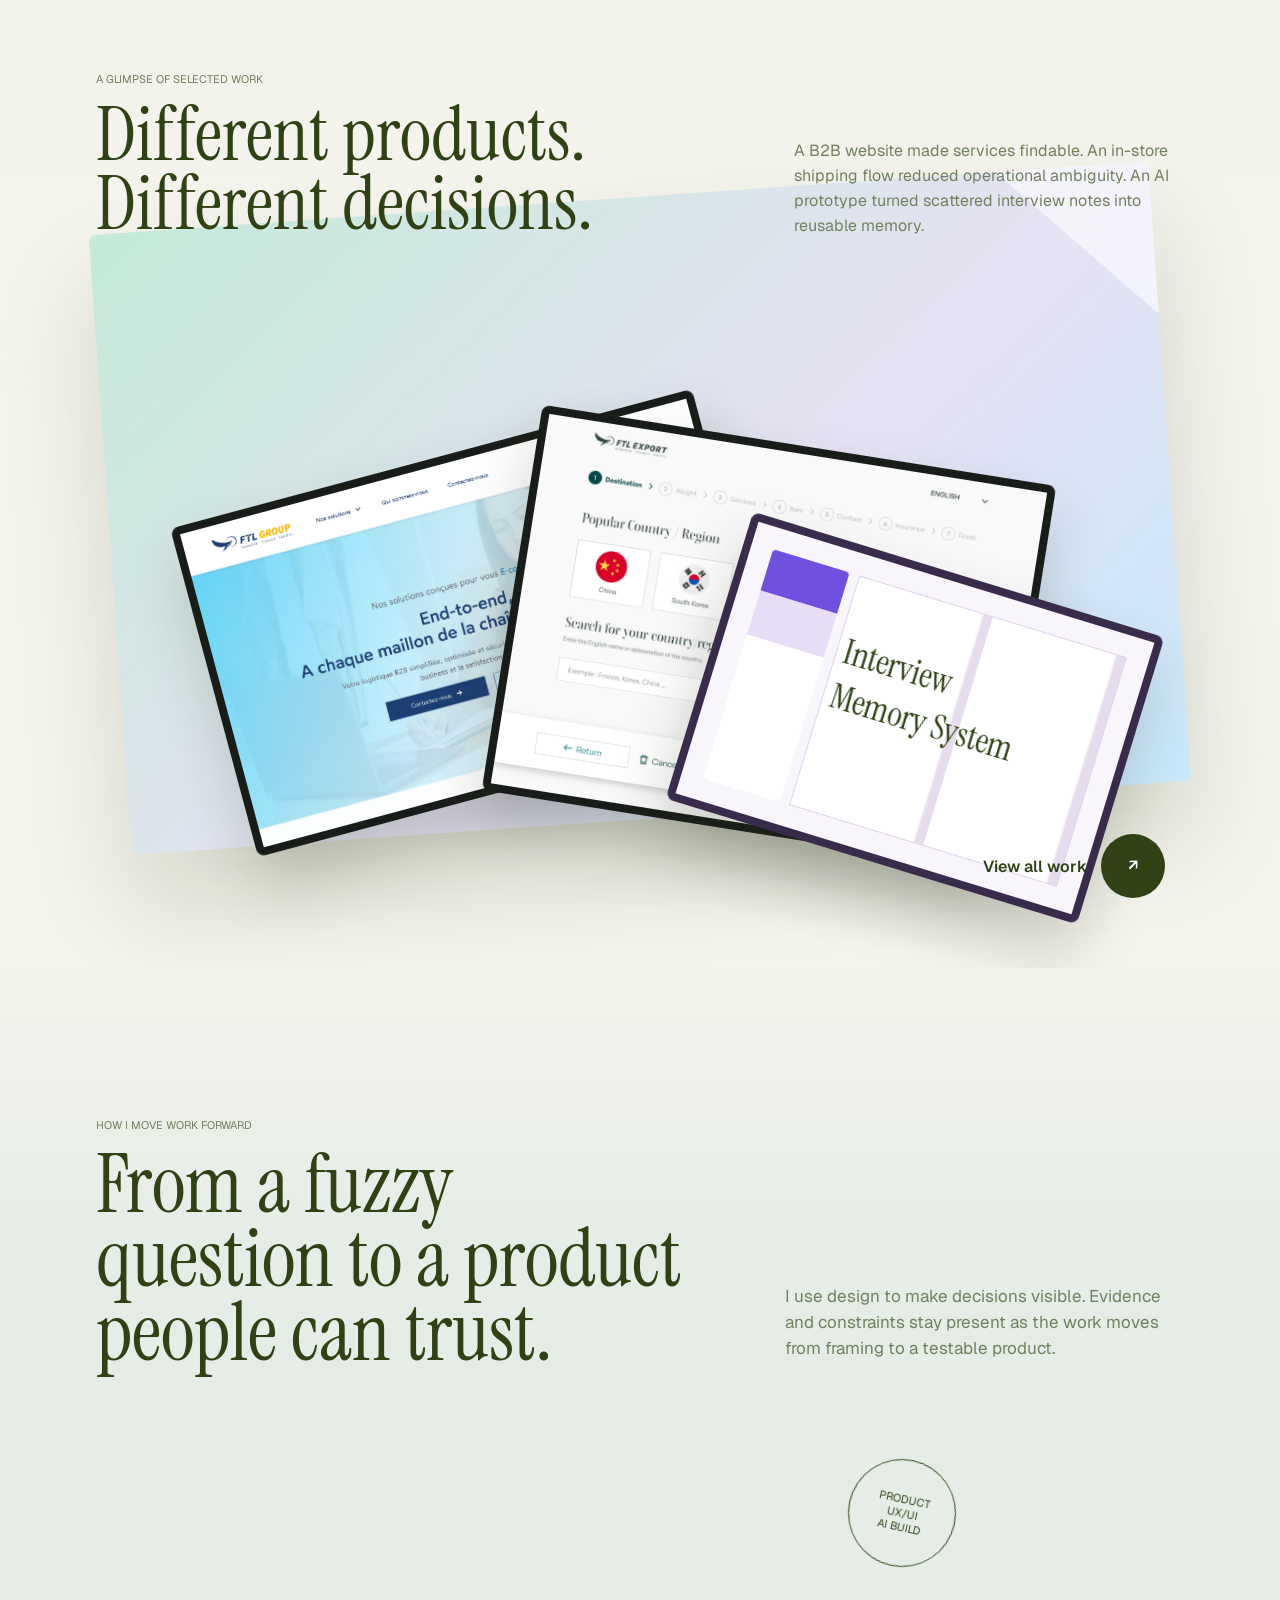
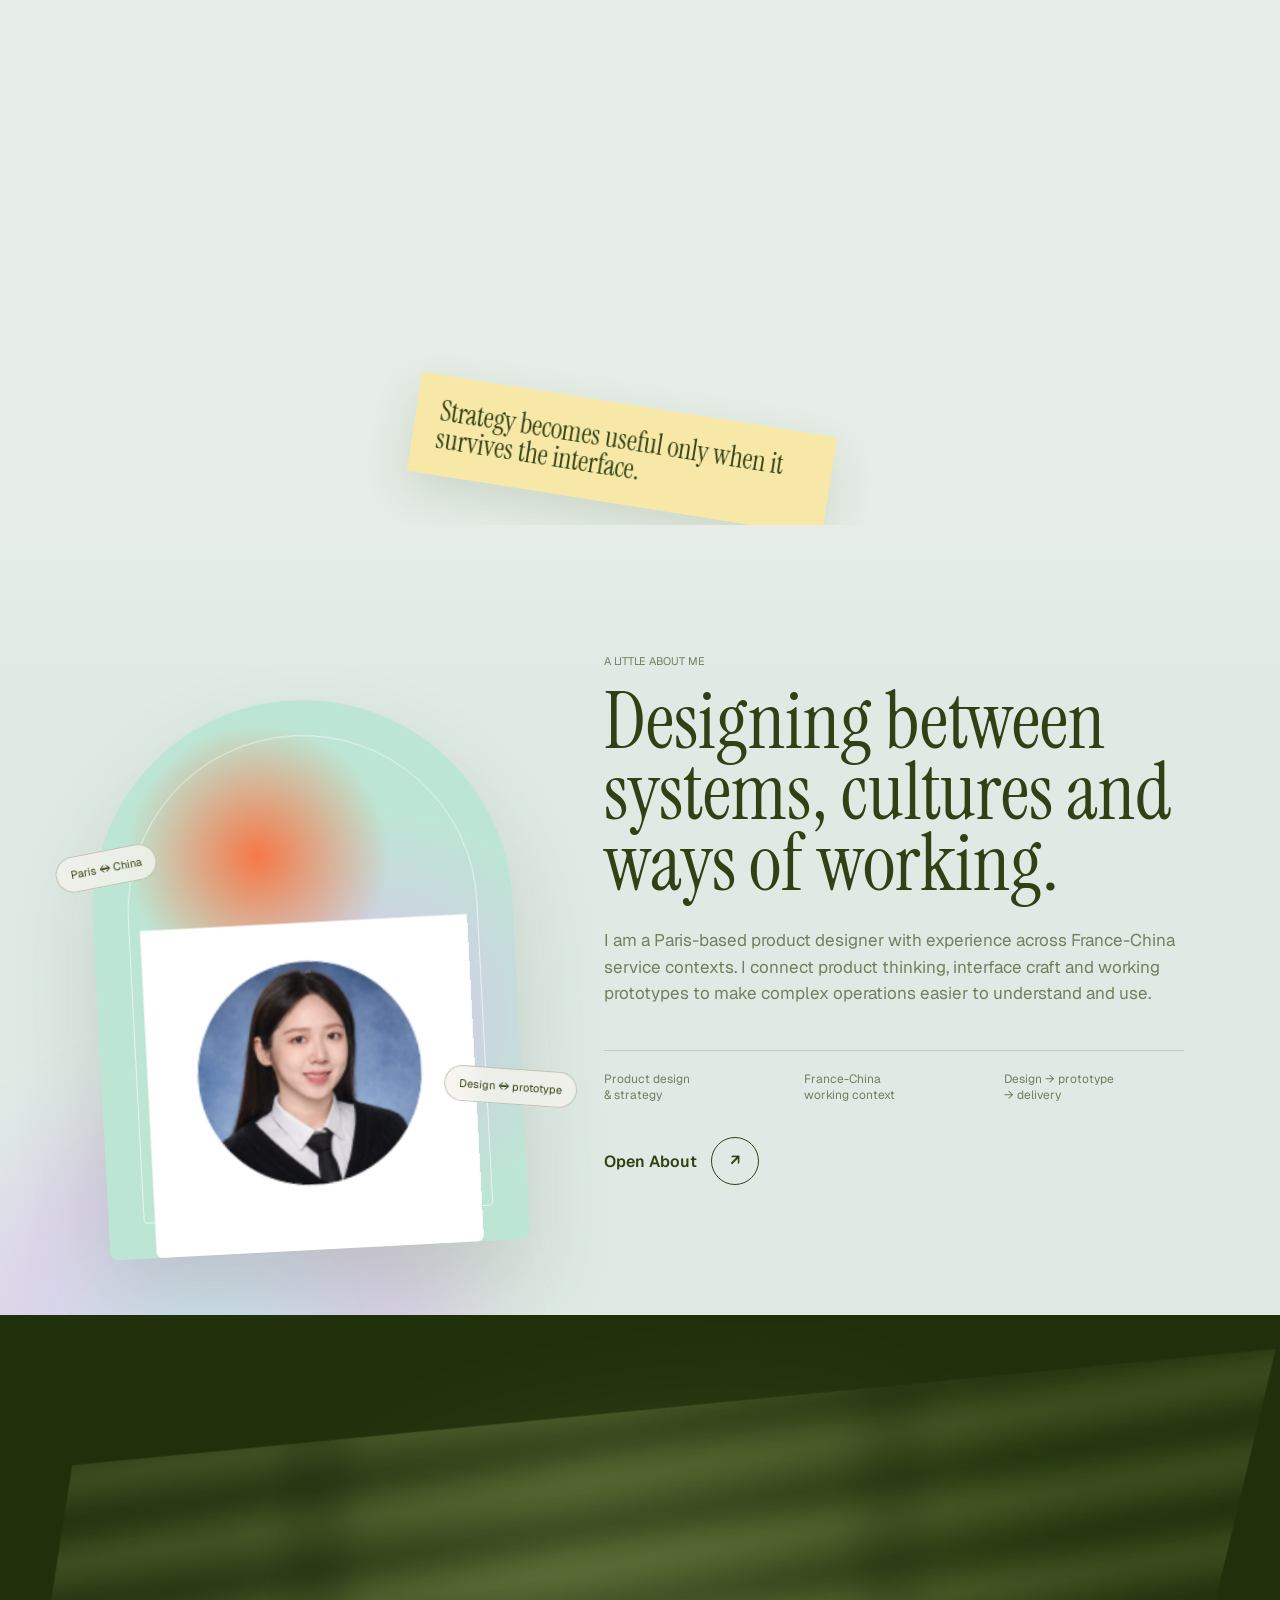
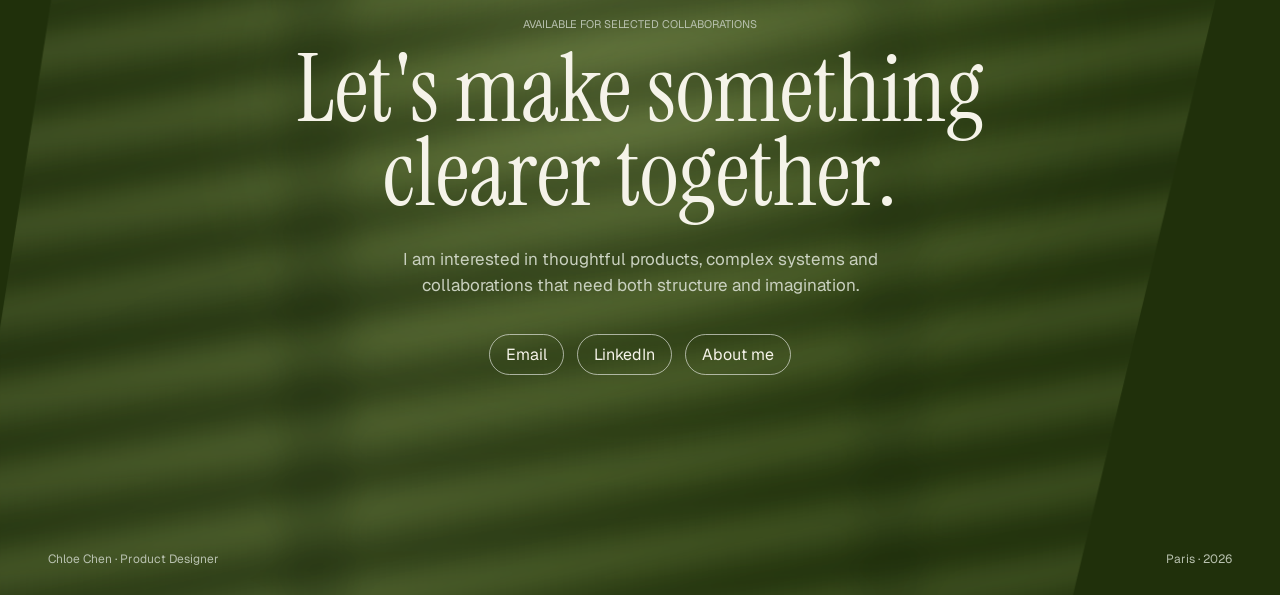
==== commit 9fc42ffc: "Refine homepage AI workflow motion" ====
--- a/index.html
+++ b/index.html
@@ -8,7 +8,8 @@
     <link rel="preconnect" href="https://fonts.googleapis.com" />
     <link rel="preconnect" href="https://fonts.gstatic.com" crossorigin />
     <link href="https://fonts.googleapis.com/css2?family=Geist:wght@400;500;600&family=Instrument+Serif:ital@0;1&display=swap" rel="stylesheet" />
-    <link rel="stylesheet" href="./src/home-about-v5.css?v=1" />
+    <link rel="stylesheet" href="./src/home-about-v5.css?v=7" />
+    <link rel="stylesheet" href="./proposals/core-practice-expansion-v1.css?v=15" />
   </head>
   <body class="home-v5">
     <a class="skip-link" href="#main">Skip to content</a>
@@ -27,10 +28,20 @@
         <div class="hero-content"><p class="v5-pill">UX/UI · Product systems · AI prototypes</p><h1>I design digital products that make complexity feel clear, useful and alive.</h1><p class="hero-summary">From product narrative to interface systems, I turn messy ideas into experiences people can understand, trust and actually use.</p><a class="scroll-cue" href="#practice"><span>View practice</span><i>↓</i></a></div>
       </section>
 
-      <section class="v5-practice grid-lines" id="practice" data-scene="practice">
-        <div class="practice-orbit" aria-hidden="true"></div>
-        <div class="section-center" data-reveal><p class="eyebrow">Three capabilities, one practice</p><h2>My core design practice</h2><p>I connect product framing, interaction systems and AI-assisted building so the idea, interface and implementation keep pointing in the same direction.</p></div>
-        <div class="practice-globe globe-a"><span>Product<br />framing</span></div><div class="practice-globe globe-b"><span>Interaction<br />systems</span></div><div class="practice-globe globe-c"><span>AI-assisted<br />building</span></div>
+      <section class="v5-practice practice-motion grid-lines" id="practice" data-scene="practice" aria-labelledby="practice-title">
+        <div class="practice-sticky">
+          <div class="paper-grid" aria-hidden="true"></div><div class="ambient ambient-coral" aria-hidden="true"></div><div class="ambient ambient-sky" aria-hidden="true"></div>
+          <header class="practice-heading"><p class="eyebrow">Human-centred AI product workflow</p><h2 id="practice-title">From human need<br /><em>to learning product.</em></h2><p class="practice-intro">Six connected decisions for designing AI-enabled experiences responsibly.</p><small class="framework-basis">Adapted from Double Diamond · ISO 9241-210 · Google PAIR · Microsoft HAX</small></header>
+          <div class="deck" aria-label="Six-step AI product design workflow">
+            <article class="skill-card card-discover" style="--i:0;--x:-1;--y:-1;--r:-7deg"><div class="skill-visual visual-discover" role="img" aria-label="People, signals and context converging into a research insight"><i class="person person-a"></i><i class="person person-b"></i><i class="person person-c"></i><span class="signal signal-a"></span><span class="signal signal-b"></span><b>context</b><em>needs</em></div><div class="skill-copy"><span>01 / Discover</span><h3>Understand the context</h3><p>Observe people, tasks and constraints before deciding where AI belongs.</p></div></article>
+            <article class="skill-card card-define" style="--i:1;--x:0;--y:-1;--r:2deg"><div class="skill-visual visual-define" role="img" aria-label="Human value, business value and AI capability forming a viable opportunity"><span class="value human">Human<br />value</span><span class="value business">Business<br />value</span><span class="value ai-fit">AI<br />fit</span><i class="opportunity">opportunity</i></div><div class="skill-copy"><span>02 / Define</span><h3>Define success &amp; AI fit</h3><p>Set the outcome, boundaries and evidence that justify using AI.</p></div></article>
+            <article class="skill-card card-model" style="--i:2;--x:1;--y:-1;--r:7deg"><div class="skill-visual visual-model" role="img" aria-label="A shared mental model between a person and an AI system"><span class="model-node node-human">YOU</span><span class="model-node node-ai">AI</span><i class="model-bridge"><b>expectation</b><b>explanation</b><b>control</b></i></div><div class="skill-copy"><span>03 / Model</span><h3>Shape the mental model</h3><p>Make capability, confidence and human control understandable from the start.</p></div></article>
+            <article class="skill-card card-prototype" style="--i:3;--x:-1;--y:1;--r:5deg"><div class="skill-visual visual-prototype" role="img" aria-label="A coded interaction prototype moving through prompt, response and correction states"><span class="proto-window"><i class="proto-prompt"></i><i class="proto-response"></i><i class="proto-control">Adjust</i></span><b class="proto-cursor">↗</b><em class="proto-state">STATE 03</em></div><div class="skill-copy"><span>04 / Prototype</span><h3>Prototype the behaviour</h3><p>Test prompts, responses, handoffs and correction paths as a working system.</p></div></article>
+            <article class="skill-card card-validate" style="--i:4;--x:0;--y:1;--r:-2deg"><div class="skill-visual visual-validate" role="img" aria-label="Evaluation matrix comparing expected, observed and failure behaviours"><span class="test-label">SCENARIO</span><span class="test-row row-a"><i></i><i></i><i></i><b>pass</b></span><span class="test-row row-b"><i></i><i></i><i></i><b>learn</b></span><span class="test-row row-c"><i></i><i></i><i></i><b>fail</b></span></div><div class="skill-copy"><span>05 / Validate</span><h3>Test value &amp; failure</h3><p>Evaluate usefulness, trust, edge cases and graceful recovery with people.</p></div></article>
+            <article class="skill-card card-evolve" style="--i:5;--x:1;--y:1;--r:-6deg"><div class="skill-visual visual-evolve" role="img" aria-label="A product feedback loop connecting launch, signals, learning and iteration"><span class="loop loop-a">ship</span><span class="loop loop-b">signals</span><span class="loop loop-c">learn</span><span class="loop loop-d">adapt</span><i class="loop-path"></i><b class="pulse"></b></div><div class="skill-copy"><span>06 / Evolve</span><h3>Ship, monitor &amp; learn</h3><p>Release progressively, watch real signals and improve behaviour over time.</p></div></article>
+          </div>
+          <div class="scroll-status" aria-hidden="true"><span class="status-number">01</span><span class="status-line"><i></i></span><span>06</span></div><p class="closing-note">A continuous loop from evidence to responsible evolution.</p>
+        </div>
       </section>
 
       <section class="v5-capabilities grid-lines" data-scene="capabilities">
@@ -64,6 +75,7 @@
 
       <section class="v5-contact" data-scene="contact"><div class="window-glow" aria-hidden="true"></div><div class="window-light" aria-hidden="true"></div><div class="contact-copy" data-reveal><p class="eyebrow">Available for selected collaborations</p><h2>Let's make something<br />clearer together.</h2><p>I am interested in thoughtful products, complex systems and collaborations that need both structure and imagination.</p><div class="contact-links"><a href="mailto:">Email</a><a href="https://www.linkedin.com/" target="_blank" rel="noreferrer">LinkedIn</a><a href="./about.html">About me</a></div></div><footer><span>Chloe Chen · Product Designer</span><span>Paris · 2026</span></footer></section>
     </main>
-    <script src="./src/home-about-v5.js?v=1"></script>
+    <script src="./src/home-about-v5.js?v=7"></script>
+    <script src="./proposals/core-practice-expansion-v1.js?v=13"></script>
   </body>
 </html>
--- a/proposals/core-practice-expansion-v1.css
+++ b/proposals/core-practice-expansion-v1.css
@@ -0,0 +1,20 @@
+:root{--paper:#f4f3ec;--ink:#304214;--muted:#71805f;--line:rgba(48,66,20,.16);--mint:#b9e4d0;--green:#97df88;--orange:#f67848;--blue:#c3e8f8;--lilac:#d9c6ec}
+*{box-sizing:border-box}html{background:var(--paper)}body{margin:0;overflow-x:hidden;color:var(--ink);background:var(--paper);font-family:"Geist",Arial,sans-serif;letter-spacing:0}h1,h2,h3,p{margin:0}img{display:block;width:100%}
+.practice-motion{position:relative;height:520vh}.practice-sticky{position:sticky;top:0;height:100svh;min-height:680px;overflow:hidden;background:#eef1e8;isolation:isolate}.paper-grid{position:absolute;inset:0;z-index:-3;background-image:repeating-linear-gradient(90deg,transparent 0,transparent calc(12.5vw - 1px),rgba(48,66,20,.055) calc(12.5vw - 1px),rgba(48,66,20,.055) 12.5vw)}.ambient{position:absolute;z-index:-2;border-radius:50%;filter:blur(45px);opacity:.58;will-change:transform}.ambient-coral{left:-8vw;top:12vh;width:36vw;height:36vw;background:radial-gradient(circle at 38% 37%,var(--orange),transparent 38%),radial-gradient(circle at 68% 64%,var(--lilac),transparent 58%)}.ambient-sky{right:-7vw;bottom:-12vh;width:43vw;height:39vw;background:radial-gradient(circle at 35% 34%,var(--blue),transparent 43%),radial-gradient(circle at 68% 66%,var(--green),transparent 57%)}
+.practice-heading{position:absolute;z-index:30;left:50%;top:4.5vh;width:min(820px,84vw);text-align:center;transform:translateX(-50%);will-change:transform,opacity}.eyebrow{font-size:11px;text-transform:uppercase;color:var(--muted)}.practice-heading h1,.practice-heading h2{margin-top:10px;font-family:"Instrument Serif",Georgia,serif;font-size:clamp(54px,6vw,82px);font-weight:400;line-height:.86}.practice-heading h1 em,.practice-heading h2 em{font-weight:400;color:#287f87}.practice-intro{width:min(660px,78vw);margin:13px auto 0;color:var(--muted);font-size:13px;line-height:1.45}.framework-basis{display:block;margin-top:7px;color:var(--muted);font-size:9px;font-weight:400}
+.deck{position:absolute;z-index:10;left:50%;top:55%;width:0;height:0}.skill-card{position:absolute;left:0;top:0;width:clamp(280px,24vw,360px);height:clamp(210px,27vh,245px);overflow:hidden;border:1px solid rgba(48,66,20,.23);border-radius:7px;background:rgba(250,249,243,.96);box-shadow:0 22px 55px rgba(48,66,20,.13);transform:translate(-50%,-50%);transform-origin:center;will-change:transform,opacity;backface-visibility:hidden}.skill-card::before{content:"";position:absolute;z-index:3;inset:0;pointer-events:none;border:9px solid rgba(255,255,255,.36)}.skill-visual{position:absolute;inset:0 0 41%;overflow:hidden;background:#dce7dc}.skill-visual img{height:100%;object-fit:cover;object-position:top}.card-framing .skill-visual img{object-position:center 29%}.card-architecture .skill-visual img{object-position:center}.card-system .skill-visual img{object-position:center}.skill-copy{position:absolute;inset:59% 0 0;display:grid;grid-template-columns:82px 1fr;padding:15px 17px 14px;background:rgba(250,249,243,.98)}.skill-copy span{grid-row:1 / 3;font-size:9px;text-transform:uppercase;color:var(--muted)}.skill-copy h2,.skill-copy h3{font-family:"Instrument Serif",Georgia,serif;font-size:25px;font-weight:400;line-height:.95}.skill-copy p{margin-top:7px;color:var(--muted);font-size:10px;line-height:1.35}.card-framing{--accent:#f19a76}.card-architecture{--accent:#a9dec6}.card-interaction{--accent:#c8e6f3}.card-system{--accent:#e3d0ef}.card-motion{--accent:#f1dda0}.card-ai{--accent:#bca8eb}.skill-card::after{content:"";position:absolute;z-index:5;left:17px;bottom:14px;width:50px;height:2px;background:var(--accent)}
+.motion-visual::after{content:"";position:absolute;left:11%;right:11%;bottom:11px;height:2px;background:rgba(48,66,20,.22)}.playhead{position:absolute;left:12%;bottom:7px;width:10px;height:10px;border-radius:50%;background:var(--orange);animation:playhead 2.8s ease-in-out infinite alternate}.ai-visual{background:#eee8f5}.ai-sidebar{position:absolute;left:7%;top:9%;bottom:9%;width:16%;border-radius:4px;background:linear-gradient(#6544d9 0 18%,#d9ccf3 18% 31%,#f8f6fb 31%)}.ai-search{position:absolute;left:28%;right:8%;top:10%;height:15%;border-radius:999px;background:white;box-shadow:inset 0 0 0 1px rgba(63,43,95,.12)}.ai-card{position:absolute;top:31%;bottom:11%;width:27%;border-radius:4px;background:white;box-shadow:0 8px 20px rgba(71,48,106,.09)}.ai-card-a{left:28%}.ai-card-b{left:58%}.ai-answer{position:absolute;left:33%;top:40%;width:17%;height:5px;border-radius:3px;background:#6544d9;box-shadow:0 15px 0 #ddd1f2,0 30px 0 #e8e0f2}.scroll-status{position:absolute;z-index:35;left:34px;bottom:28px;display:flex;align-items:center;gap:10px;font-size:10px;color:var(--muted)}.status-line{width:92px;height:1px;background:var(--line)}.status-line i{display:block;width:0;height:1px;background:var(--ink);will-change:width}.closing-note{position:absolute;z-index:35;left:50%;bottom:24px;width:min(570px,70vw);text-align:center;color:var(--muted);font-family:"Instrument Serif",Georgia,serif;font-size:20px;opacity:0;transform:translate(-50%,18px);will-change:transform,opacity}
+@keyframes playhead{to{transform:translateX(165px)}}
+
+/* Six-step human-centred AI workflow illustrations */
+.skill-visual{inset:0 0 48%}.skill-copy{inset:52% 0 0;grid-template-columns:86px 1fr}.skill-copy h2,.skill-copy h3{font-size:23px}.card-discover{--accent:#f19a76}.card-define{--accent:#a9dec6}.card-model{--accent:#c8e6f3}.card-prototype{--accent:#e3d0ef}.card-validate{--accent:#f1dda0}.card-evolve{--accent:#bca8eb}.skill-card::after{width:54px}
+.visual-discover{background:linear-gradient(135deg,#f7c2aa,#ddd0ee 67%,#c4e8da)}.person{position:absolute;width:38px;height:38px;border:1px solid var(--ink);border-radius:50%;background:rgba(255,255,255,.6)}.person::after{content:"";position:absolute;left:50%;top:11px;width:8px;height:8px;border-radius:50%;background:var(--ink);transform:translateX(-50%);box-shadow:0 10px 0 -1px var(--ink)}.person-a{left:15%;top:30%}.person-b{left:42%;top:18%}.person-c{right:17%;top:40%}.signal{position:absolute;height:1px;background:rgba(48,66,20,.55);transform-origin:left}.signal-a{left:24%;top:48%;width:38%;transform:rotate(-18deg)}.signal-b{left:50%;top:36%;width:31%;transform:rotate(19deg)}.visual-discover b,.visual-discover em{position:absolute;padding:5px 9px;border:1px solid rgba(48,66,20,.25);border-radius:999px;background:rgba(255,255,255,.55);font-size:8px;font-style:normal;font-weight:500}.visual-discover b{left:28%;bottom:13%}.visual-discover em{right:13%;top:12%}
+.visual-define{background:linear-gradient(140deg,#cbe9dc,#eef0be)}.value{position:absolute;display:grid;place-items:center;width:86px;height:86px;border:1px solid rgba(48,66,20,.35);border-radius:50%;text-align:center;font-size:9px;line-height:1.2;background:rgba(255,255,255,.32)}.human{left:13%;top:17%}.business{left:39%;top:17%}.ai-fit{right:12%;top:17%}.opportunity{position:absolute;left:50%;bottom:10%;padding:7px 13px;border-radius:999px;color:white;background:var(--ink);font-size:8px;font-style:normal;transform:translateX(-50%)}
+.visual-model{background:linear-gradient(135deg,#c7e8f4,#d8c8ea)}.model-node{position:absolute;top:27%;display:grid;place-items:center;width:72px;height:72px;border-radius:50%;font-family:"Instrument Serif",Georgia,serif;font-size:21px;background:rgba(255,255,255,.58);border:1px solid rgba(48,66,20,.28)}.node-human{left:11%}.node-ai{right:11%;color:white;background:var(--ink)}.model-bridge{position:absolute;left:31%;right:31%;top:26%;display:grid;gap:9px;font-style:normal}.model-bridge b{padding:4px 3px;border-bottom:1px solid rgba(48,66,20,.35);font-size:7px;font-weight:500;text-align:center}
+.visual-prototype{background:linear-gradient(135deg,#e6d8ef,#f4edc3)}.proto-window{position:absolute;left:12%;right:12%;top:14%;bottom:13%;border:1px solid rgba(48,66,20,.3);border-radius:5px;background:rgba(255,255,255,.66);box-shadow:0 12px 30px rgba(48,66,20,.1)}.proto-window::before{content:"";position:absolute;left:8px;top:8px;width:5px;height:5px;border-radius:50%;background:var(--orange);box-shadow:10px 0 0 #e2cf88,20px 0 0 #9bd4be}.proto-prompt{position:absolute;left:10%;top:29%;width:38%;height:9px;border-radius:5px;background:#cad7c5;box-shadow:0 16px 0 #e4e8df}.proto-response{position:absolute;right:10%;top:29%;width:34%;height:37px;border-radius:4px;background:#cab9e5}.proto-control{position:absolute;right:10%;bottom:10%;padding:5px 9px;border-radius:999px;color:white;background:var(--ink);font-size:7px;font-style:normal}.proto-cursor{position:absolute;right:16%;bottom:19%;font-size:20px}.proto-state{position:absolute;left:15%;bottom:7%;font-size:7px;font-style:normal;letter-spacing:.12em}
+.visual-validate{background:linear-gradient(135deg,#f3e4a9,#f4c6b5)}.test-label{position:absolute;left:11%;top:13%;font-size:7px;letter-spacing:.12em}.test-row{position:absolute;left:11%;right:11%;height:25px;display:grid;grid-template-columns:repeat(3,1fr) 45px;gap:6px;align-items:center}.test-row i{height:6px;border-radius:4px;background:rgba(255,255,255,.7)}.test-row b{padding:5px 0;border-radius:999px;text-align:center;color:white;background:var(--ink);font-size:7px;font-weight:500}.row-a{top:29%}.row-b{top:49%}.row-c{top:69%}.row-b b{color:var(--ink);background:#e2ca76}.row-c b{background:#b95e50}
+.visual-evolve{background:linear-gradient(135deg,#d9c8ec,#c4e7f1 53%,#c6e8cc)}.loop{position:absolute;display:grid;place-items:center;width:54px;height:54px;border:1px solid rgba(48,66,20,.32);border-radius:50%;background:rgba(255,255,255,.55);font-size:8px}.loop-a{left:15%;top:16%}.loop-b{right:15%;top:16%}.loop-c{right:15%;bottom:12%}.loop-d{left:15%;bottom:12%}.loop-path{position:absolute;left:26%;right:26%;top:19%;bottom:15%;border:1px dashed rgba(48,66,20,.48);border-radius:50%}.pulse{position:absolute;left:50%;top:50%;width:12px;height:12px;border-radius:50%;background:var(--orange);box-shadow:0 0 0 8px rgba(246,120,72,.18);animation:pulse 1.8s ease-in-out infinite;transform:translate(-50%,-50%)}.closing-note{width:min(690px,70vw);font-size:18px}
+@keyframes pulse{50%{transform:translate(-50%,-50%) scale(1.35);box-shadow:0 0 0 14px rgba(246,120,72,.05)}}
+.home-v5 .practice-motion{height:138svh;min-height:0;padding:0;background-color:transparent;overflow:visible}.home-v5 .practice-sticky{position:sticky;z-index:3;top:0;height:100svh;min-height:680px;background:transparent;isolation:auto}.home-v5 .practice-sticky>.paper-grid,.home-v5 .practice-sticky>.ambient{display:none}
+@media(max-width:900px){.practice-motion,.home-v5 .practice-motion{height:auto;min-height:0}.practice-sticky,.home-v5 .practice-sticky{position:relative;top:auto;height:auto;min-height:0;padding:96px 20px 70px;overflow:hidden}.practice-heading{position:relative;left:auto;top:auto;width:100%;transform:none}.practice-heading h1,.practice-heading h2{font-size:54px}.deck{position:relative;left:auto;top:auto;width:100%;height:auto;margin-top:54px;display:grid;gap:16px}.skill-card{position:relative;left:auto;top:auto;width:100%;height:280px;transform:none!important;opacity:1!important}.skill-copy{grid-template-columns:72px 1fr}.scroll-status,.closing-note{display:none}.ambient{opacity:.42}.ambient-coral{width:100vw;height:100vw}.ambient-sky{width:110vw;height:110vw}}
+@media(prefers-reduced-motion:reduce){.practice-motion{height:auto}.practice-sticky{position:relative;height:auto;padding:100px 4vw}.practice-heading{position:relative;left:auto;top:auto;transform:none}.deck{position:relative;left:auto;top:auto;width:min(1200px,92vw);height:auto;margin:60px auto 0;display:grid;grid-template-columns:repeat(3,1fr);gap:18px}.skill-card{position:relative;width:100%;height:240px;transform:none!important;opacity:1!important}.scroll-status,.closing-note{display:none}.playhead{animation:none}}
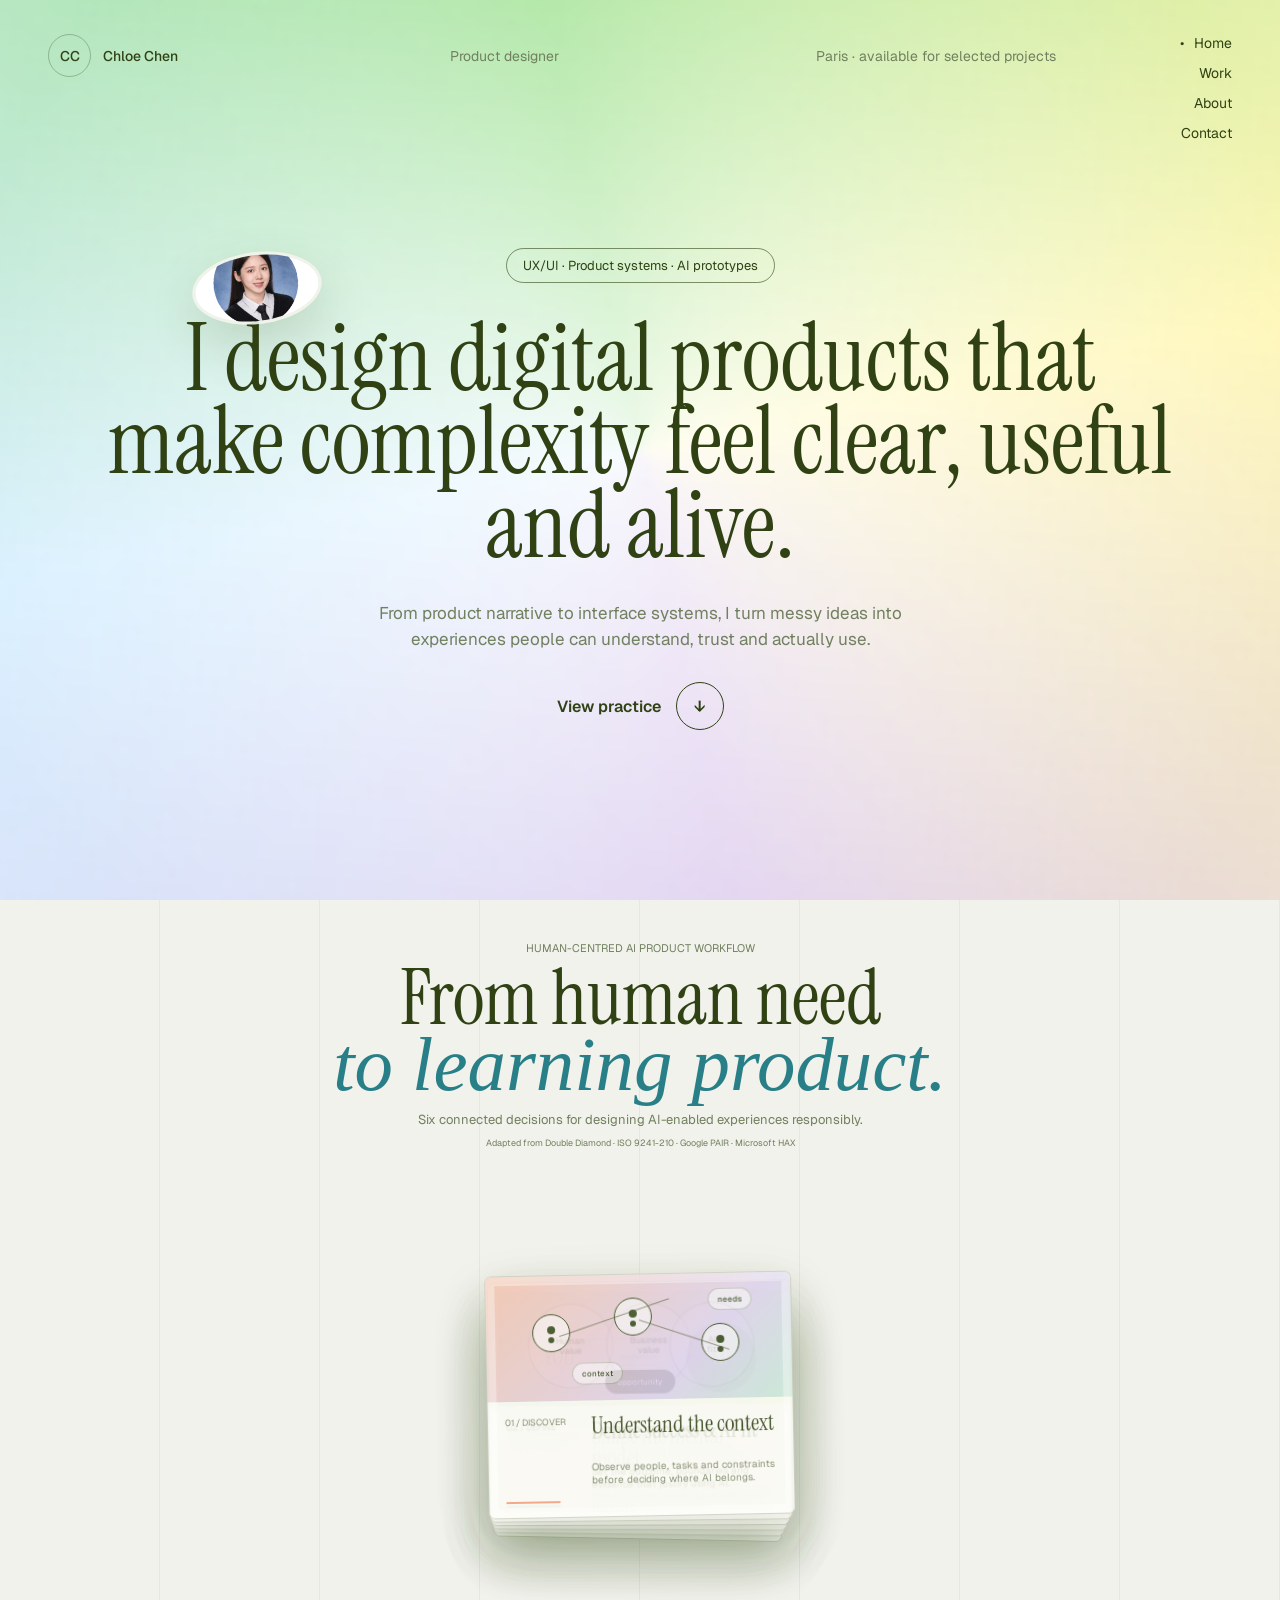
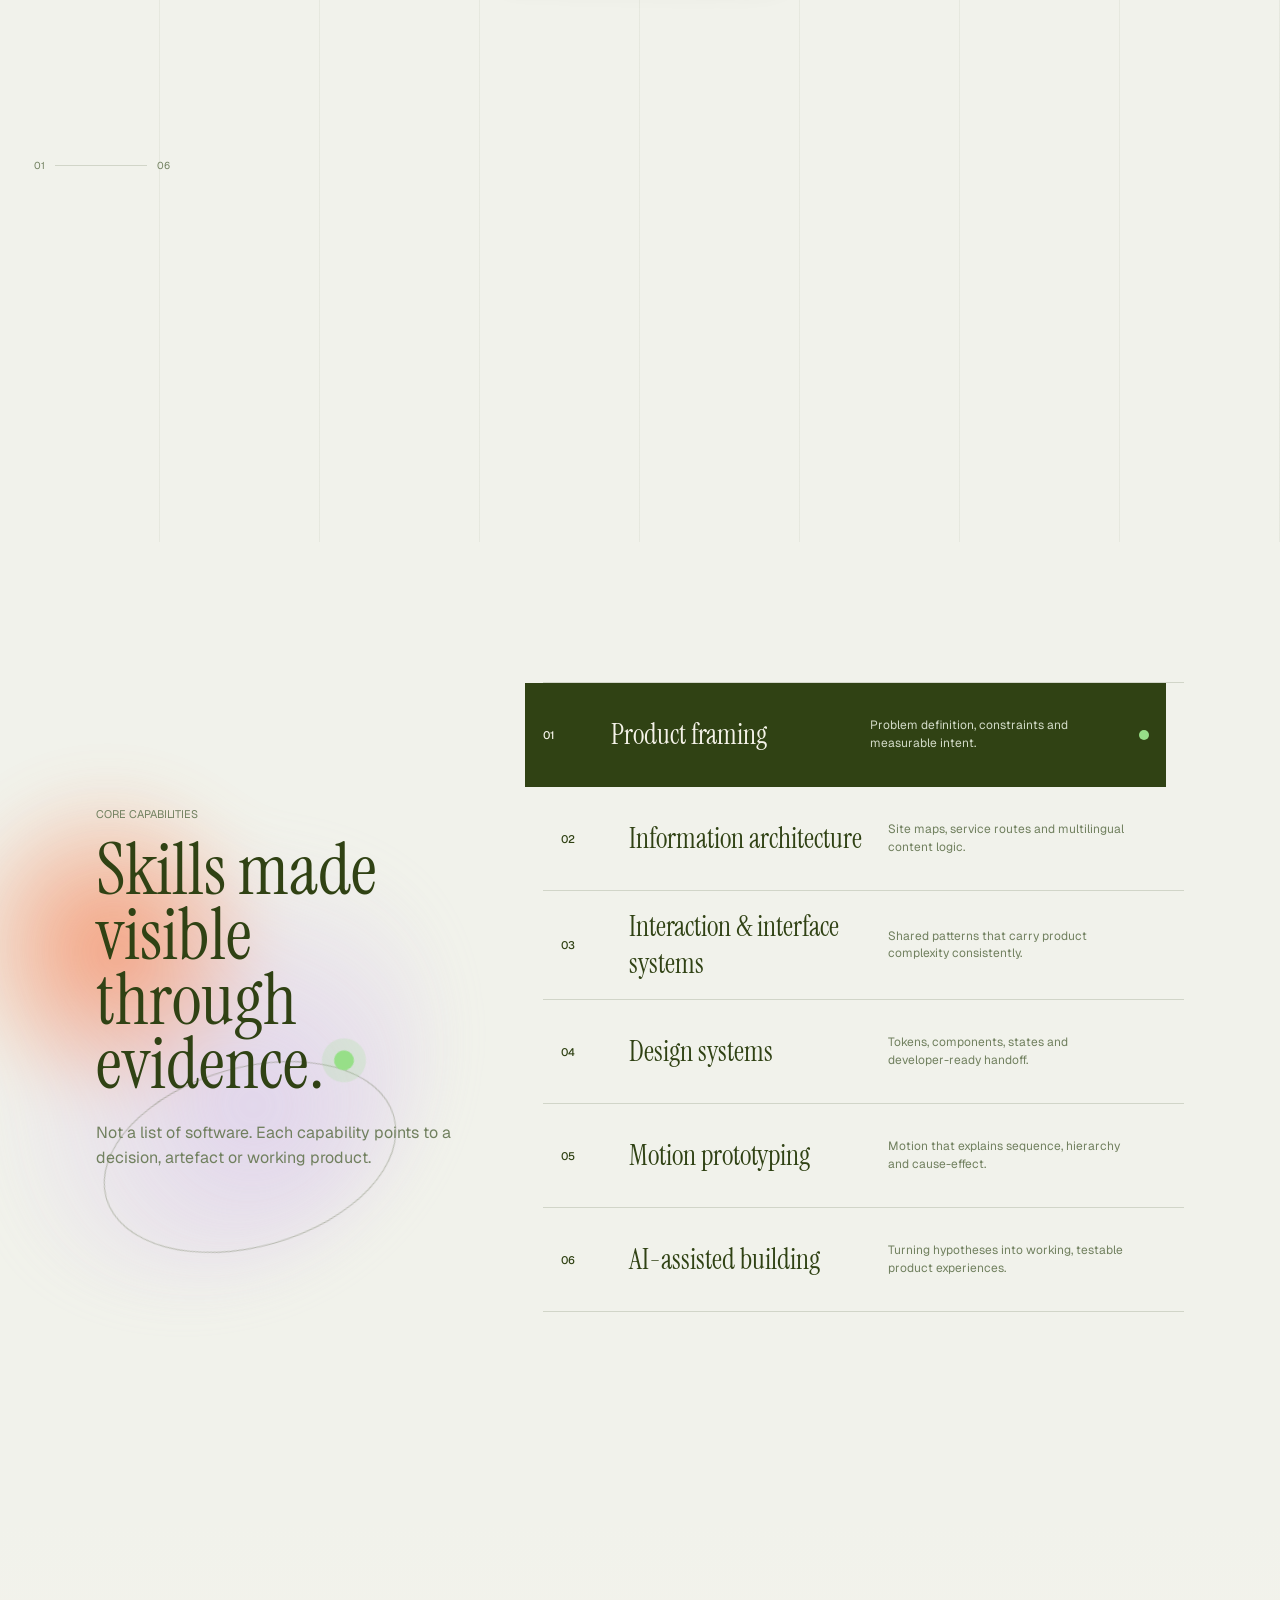
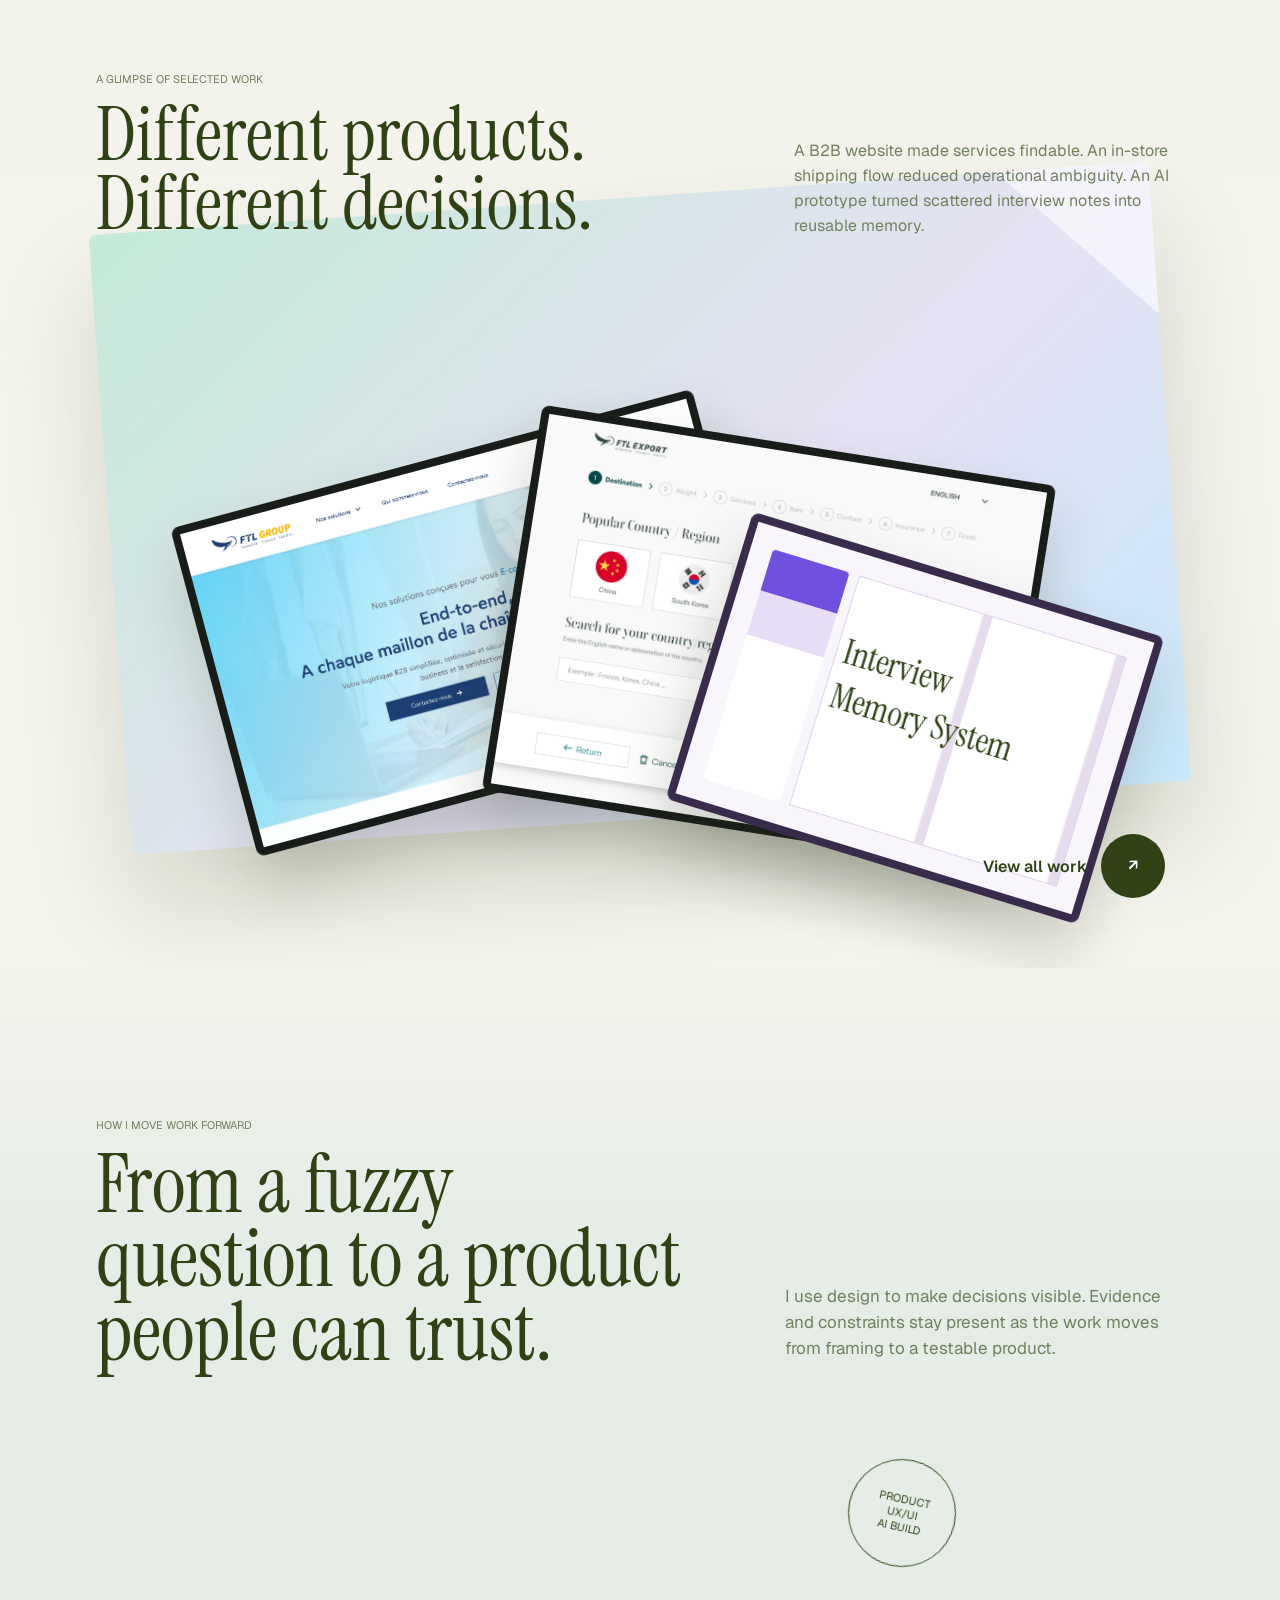
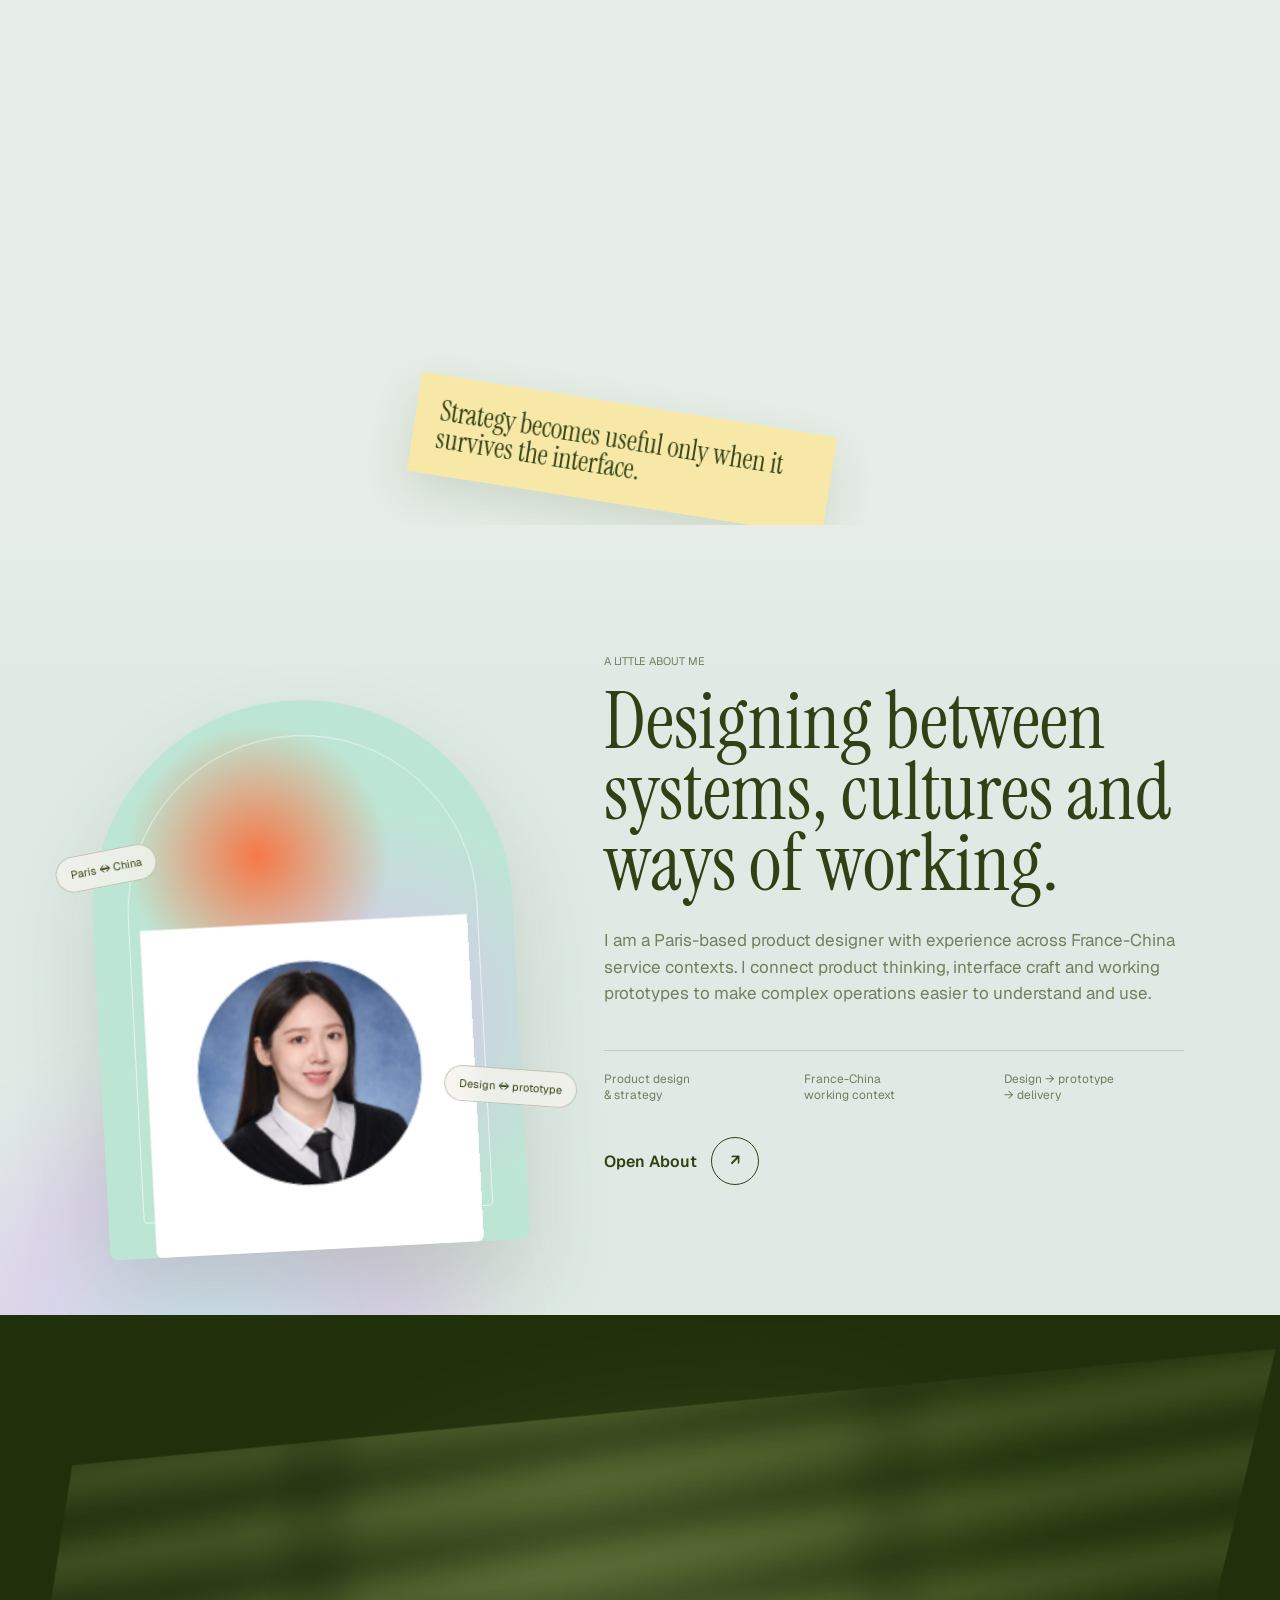
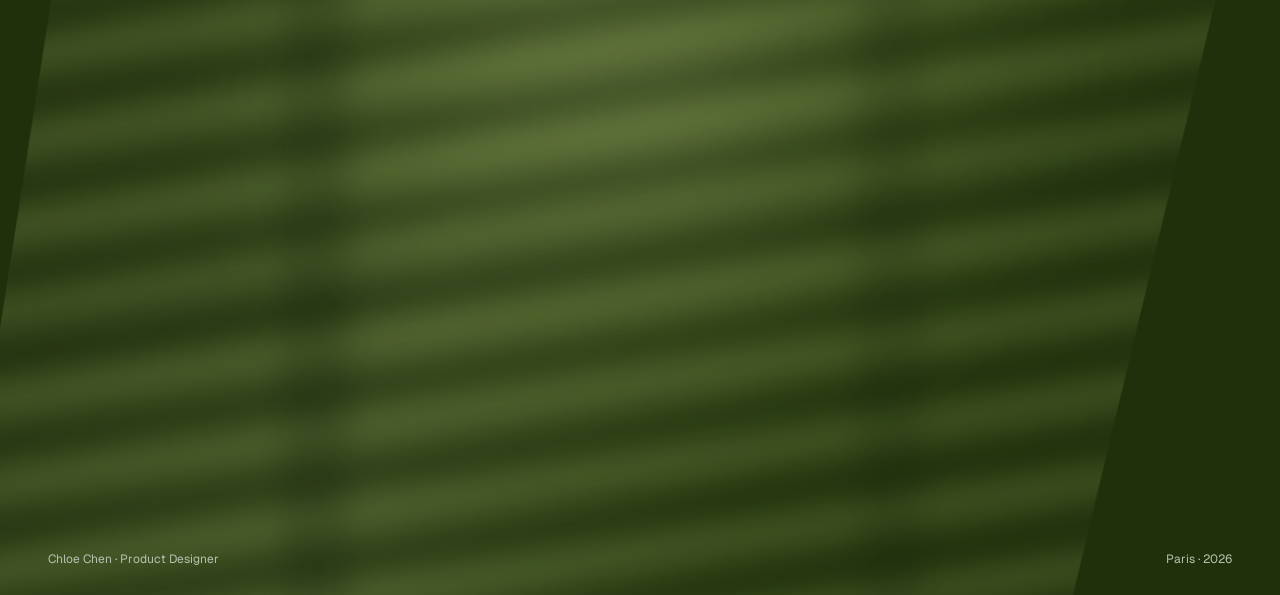
==== commit 8f69af07: "Complete portfolio contact experience" ====
--- a/index.html
+++ b/index.html
@@ -4,6 +4,13 @@
     <meta charset="UTF-8" />
     <meta name="viewport" content="width=device-width, initial-scale=1" />
     <meta name="description" content="Chloe Chen, Paris-based product designer working across product strategy, UX/UI systems and AI-assisted prototyping." />
+    <meta property="og:type" content="website" />
+    <meta property="og:url" content="https://chloechen960823-spec.github.io/" />
+    <meta property="og:title" content="Chloe Chen - Product Designer" />
+    <meta property="og:description" content="Selected work across product strategy, UX/UI systems and AI-assisted prototyping." />
+    <meta property="og:image" content="https://chloechen960823-spec.github.io/assets/social-preview.png" />
+    <meta property="og:image:alt" content="Chloe Chen product design portfolio homepage" />
+    <meta name="twitter:card" content="summary_large_image" />
     <title>Chloe Chen - Product Designer</title>
     <link rel="preconnect" href="https://fonts.googleapis.com" />
     <link rel="preconnect" href="https://fonts.gstatic.com" crossorigin />
@@ -73,7 +80,7 @@
         <div class="content-shell about-teaser-layout"><a class="portrait-portal" href="./about.html" aria-label="Open About page"><img src="./assets/about/chloe-cv-portrait.png" alt="Portrait of Chloe Chen" /><span class="portal-ring"></span><span class="portal-label label-one">Paris ↔ China</span><span class="portal-label label-two">Design ↔ prototype</span></a><div class="about-teaser-copy" data-reveal><p class="eyebrow">A little about me</p><h2>Designing between systems, cultures and ways of working.</h2><p>I am a Paris-based product designer with experience across France-China service contexts. I connect product thinking, interface craft and working prototypes to make complex operations easier to understand and use.</p><div class="about-facts"><span>Product design<br />& strategy</span><span>France-China<br />working context</span><span>Design → prototype<br />→ delivery</span></div><a class="about-link" href="./about.html"><span>Open About</span><i>↗</i></a></div></div>
       </section>
 
-      <section class="v5-contact" data-scene="contact"><div class="window-glow" aria-hidden="true"></div><div class="window-light" aria-hidden="true"></div><div class="contact-copy" data-reveal><p class="eyebrow">Available for selected collaborations</p><h2>Let's make something<br />clearer together.</h2><p>I am interested in thoughtful products, complex systems and collaborations that need both structure and imagination.</p><div class="contact-links"><a href="mailto:">Email</a><a href="https://www.linkedin.com/" target="_blank" rel="noreferrer">LinkedIn</a><a href="./about.html">About me</a></div></div><footer><span>Chloe Chen · Product Designer</span><span>Paris · 2026</span></footer></section>
+      <section class="v5-contact" data-scene="contact"><div class="window-glow" aria-hidden="true"></div><div class="window-light" aria-hidden="true"></div><div class="contact-copy" data-reveal><p class="eyebrow">Available for selected collaborations</p><h2>Let's make something<br />clearer together.</h2><p>I am interested in thoughtful products, complex systems and collaborations that need both structure and imagination.</p><div class="contact-links"><a href="mailto:chloechenjob00@gmail.com">Email</a><a href="https://www.linkedin.com/in/chloechen0823" target="_blank" rel="noreferrer noopener">LinkedIn</a><a href="./about.html">About me</a></div></div><footer><span>Chloe Chen · Product Designer</span><span>Paris · 2026</span></footer></section>
     </main>
     <script src="./src/home-about-v5.js?v=7"></script>
     <script src="./proposals/core-practice-expansion-v1.js?v=13"></script>
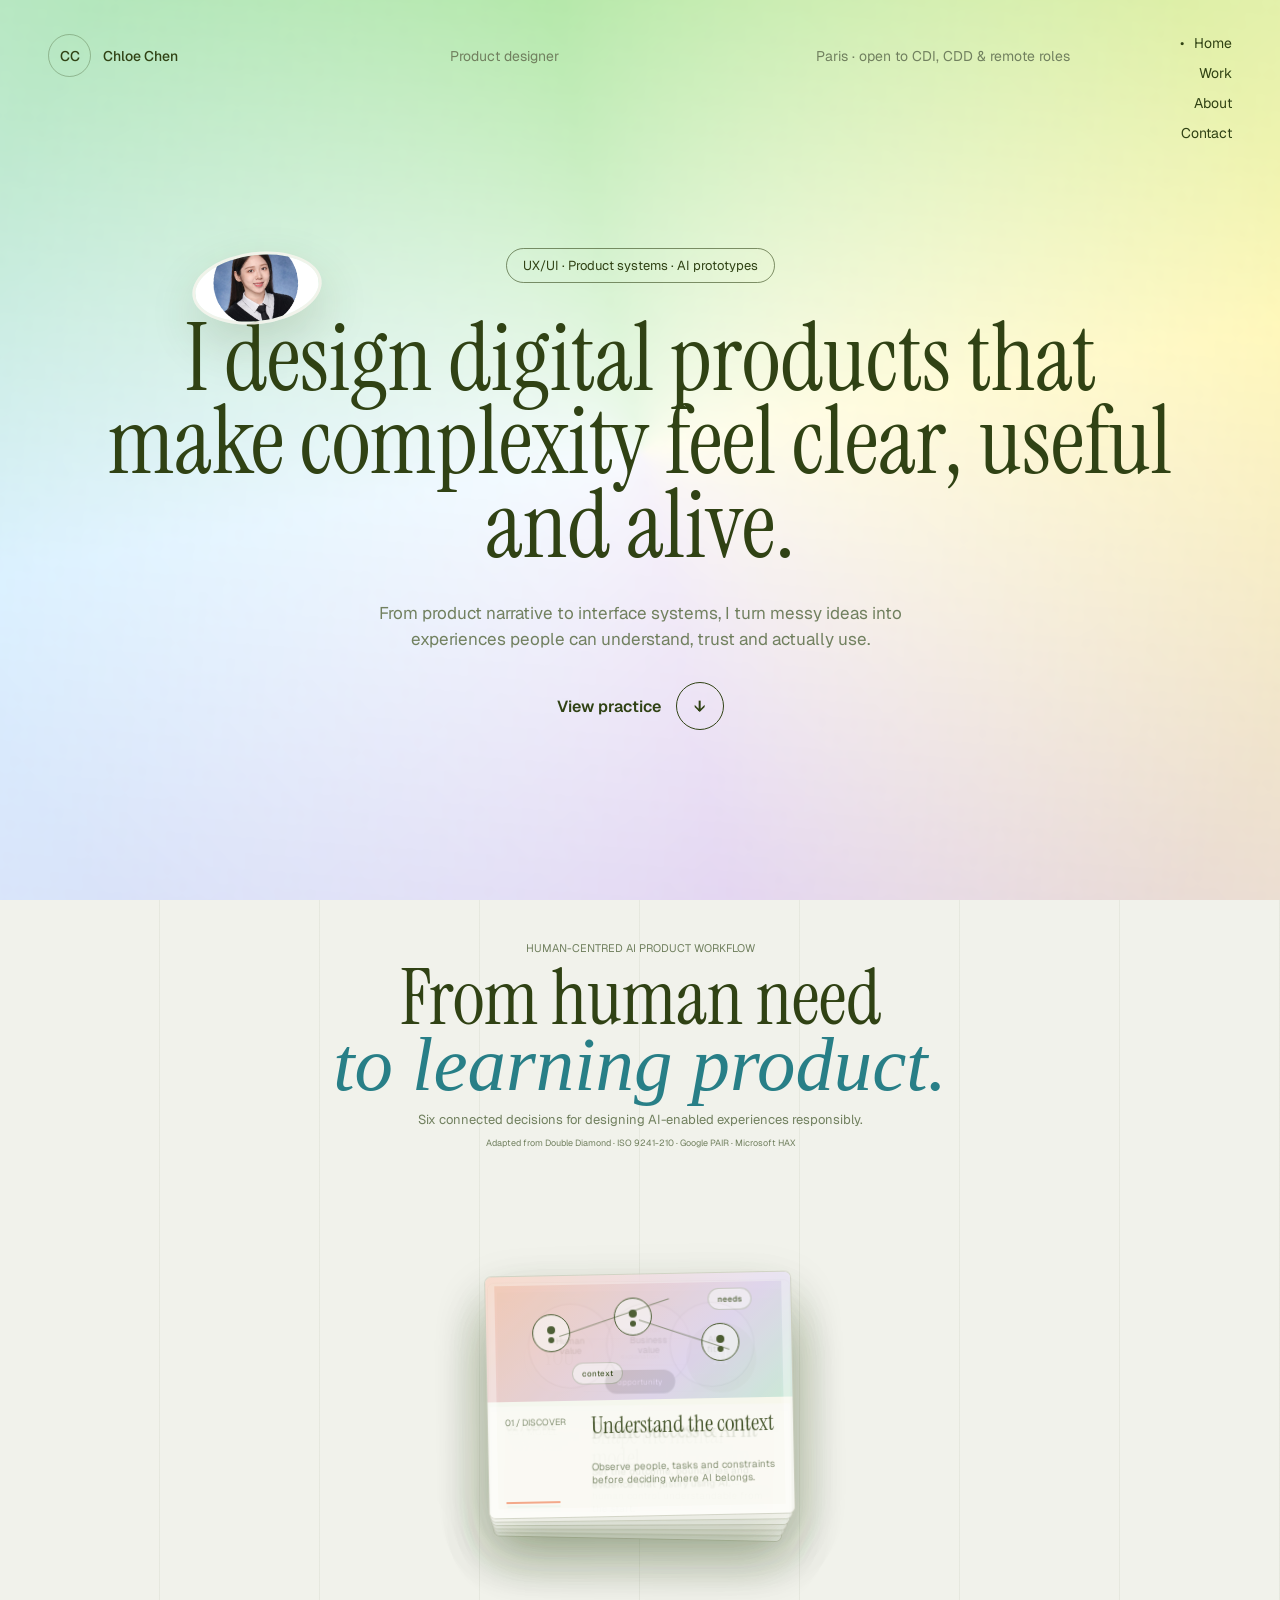
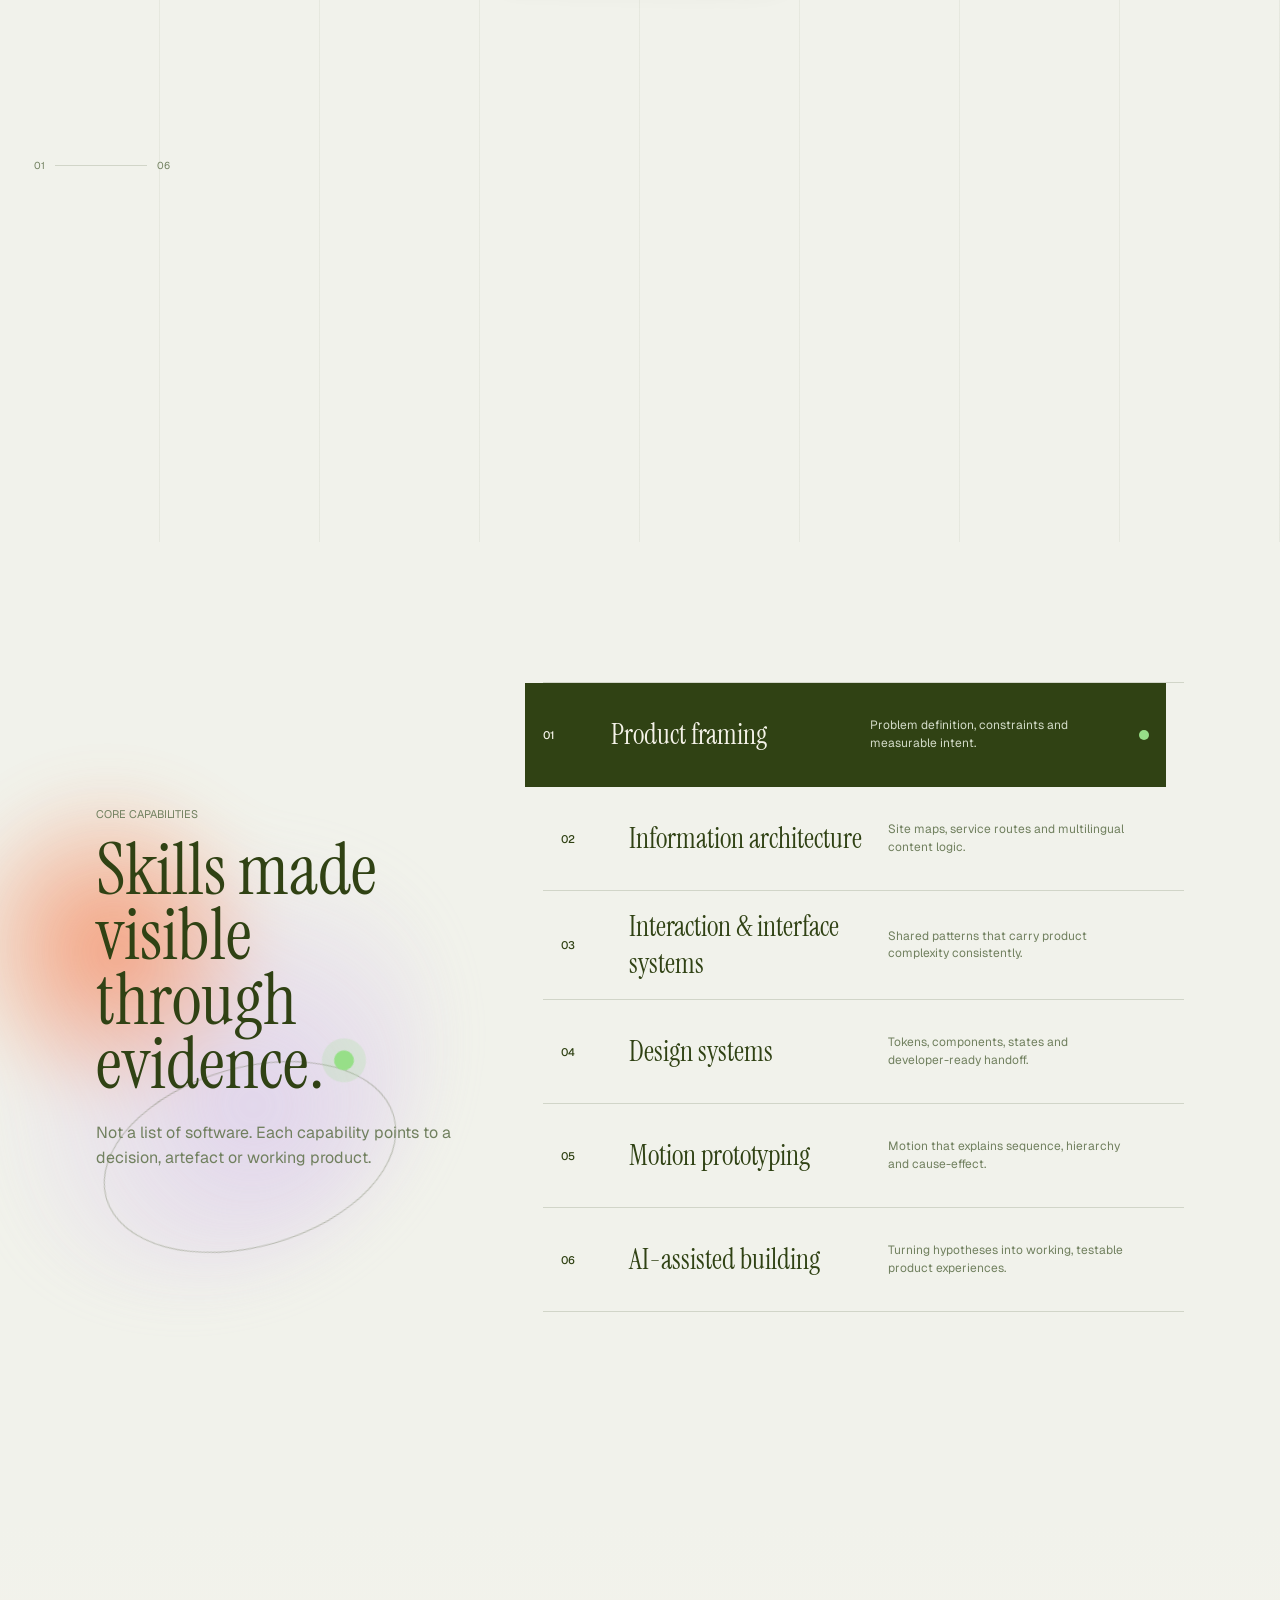
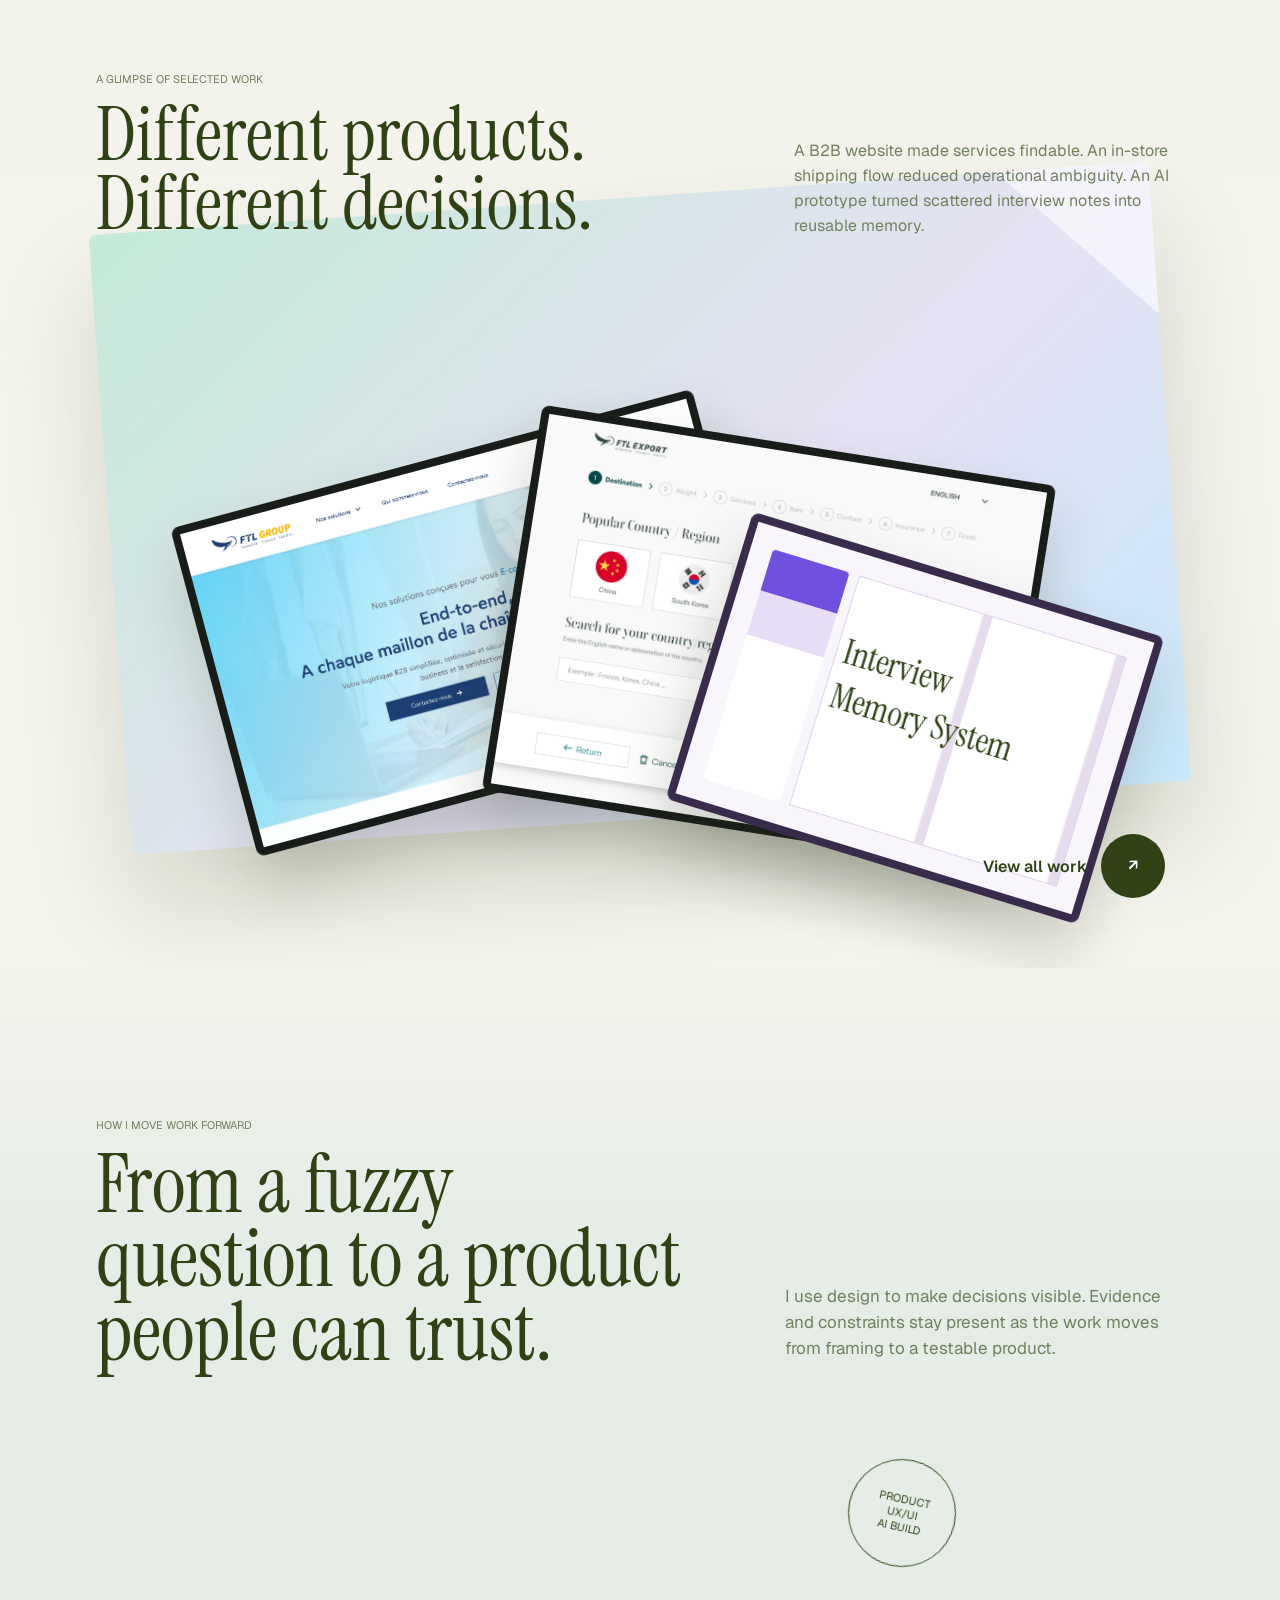
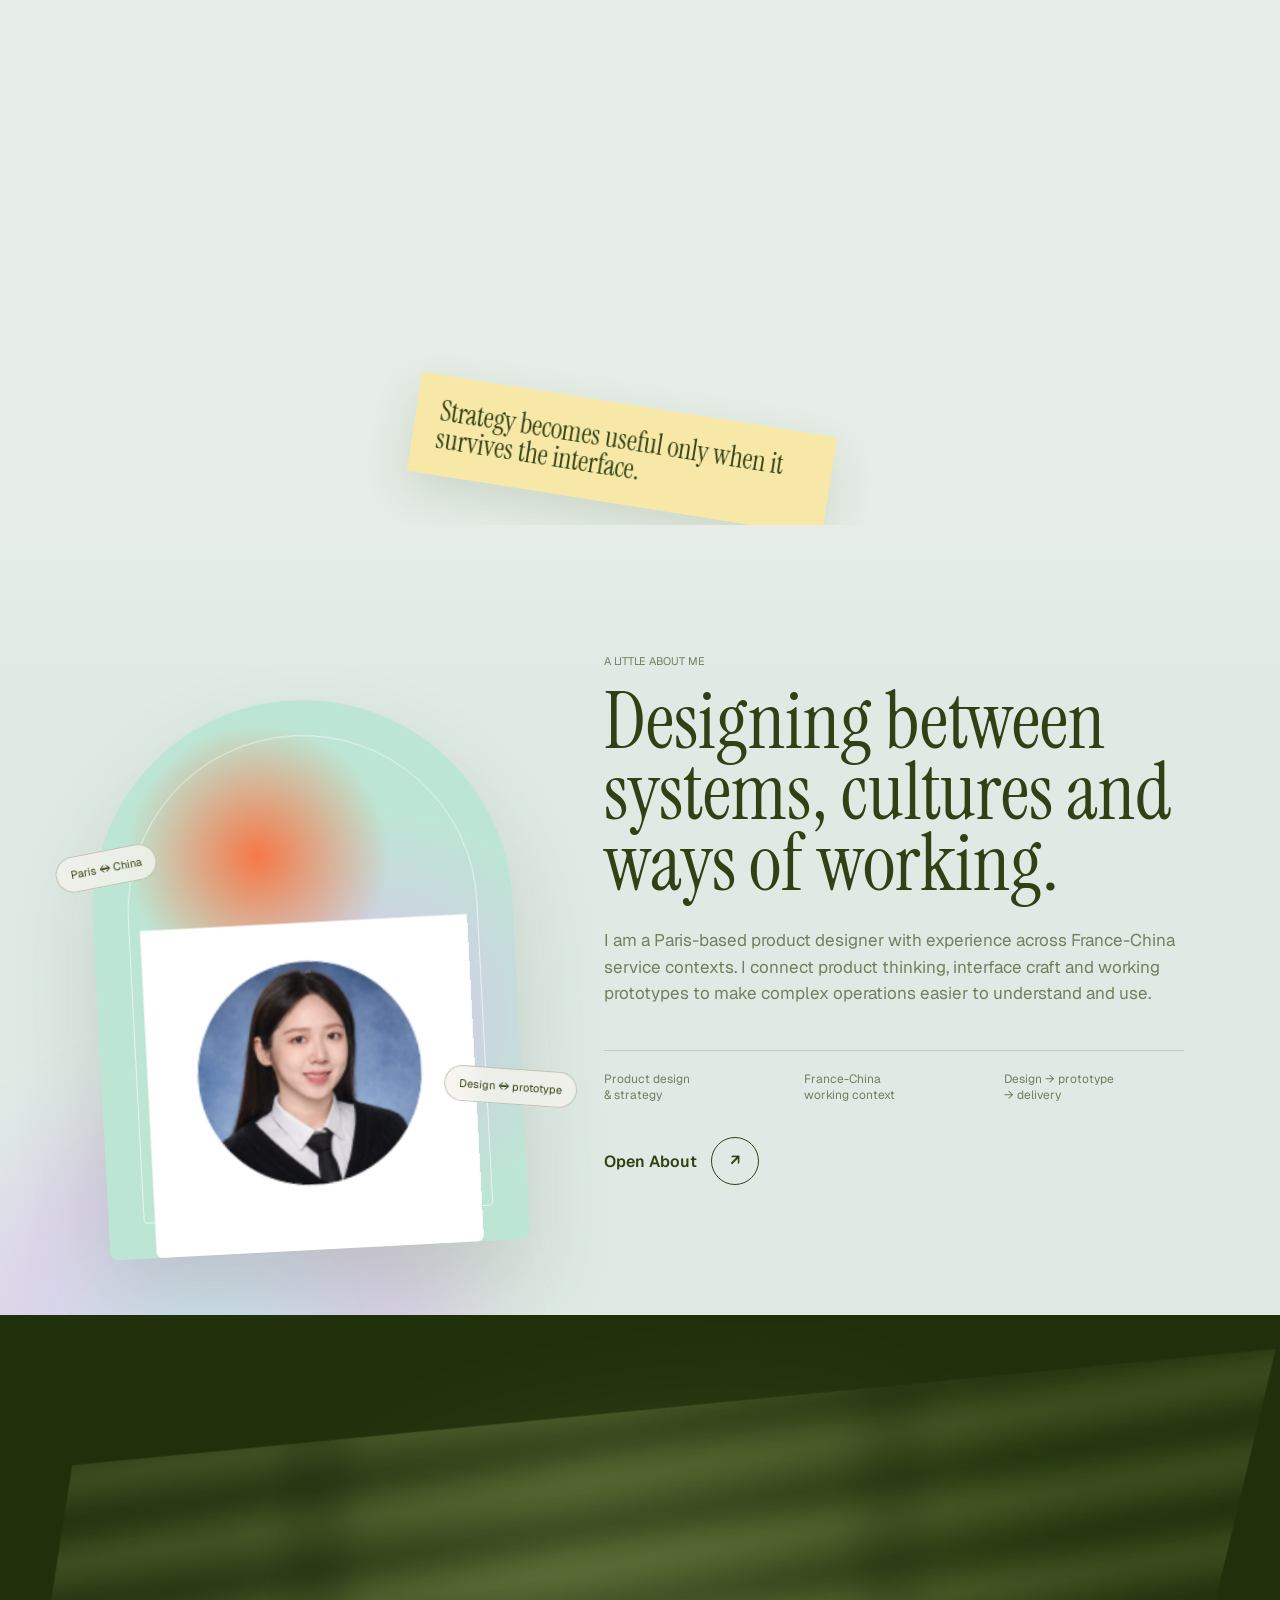
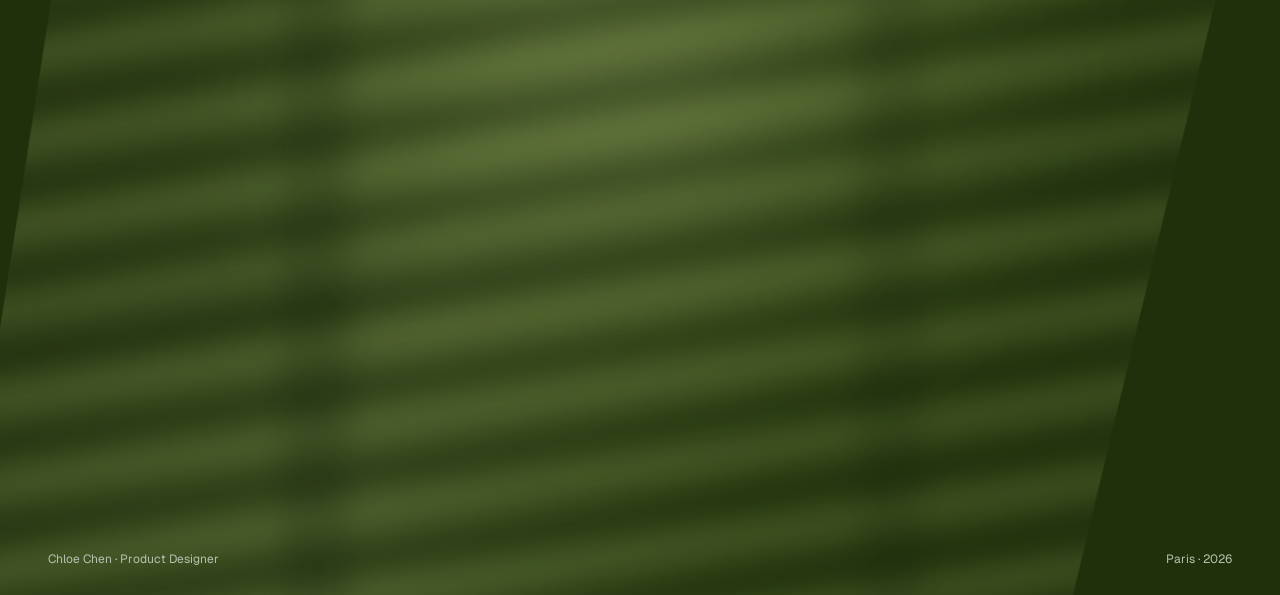
==== commit df736e13: "Prepare portfolio MVP for job search" ====
--- a/index.html
+++ b/index.html
@@ -22,7 +22,7 @@
     <a class="skip-link" href="#main">Skip to content</a>
     <header class="site-header">
       <a class="brand" href="./index.html"><span>CC</span><strong>Chloe Chen</strong></a>
-      <div class="header-meta"><span>Product designer</span><span>Paris · available for selected projects</span></div>
+      <div class="header-meta"><span>Product designer</span><span>Paris · open to CDI, CDD & remote roles</span></div>
       <nav aria-label="Main navigation"><a class="is-active" href="./index.html">Home</a><a href="./work.html">Work</a><a href="./about.html">About</a><a href="./contact.html">Contact</a></nav>
     </header>
 
@@ -80,7 +80,7 @@
         <div class="content-shell about-teaser-layout"><a class="portrait-portal" href="./about.html" aria-label="Open About page"><img src="./assets/about/chloe-cv-portrait.png" alt="Portrait of Chloe Chen" /><span class="portal-ring"></span><span class="portal-label label-one">Paris ↔ China</span><span class="portal-label label-two">Design ↔ prototype</span></a><div class="about-teaser-copy" data-reveal><p class="eyebrow">A little about me</p><h2>Designing between systems, cultures and ways of working.</h2><p>I am a Paris-based product designer with experience across France-China service contexts. I connect product thinking, interface craft and working prototypes to make complex operations easier to understand and use.</p><div class="about-facts"><span>Product design<br />& strategy</span><span>France-China<br />working context</span><span>Design → prototype<br />→ delivery</span></div><a class="about-link" href="./about.html"><span>Open About</span><i>↗</i></a></div></div>
       </section>
 
-      <section class="v5-contact" data-scene="contact"><div class="window-glow" aria-hidden="true"></div><div class="window-light" aria-hidden="true"></div><div class="contact-copy" data-reveal><p class="eyebrow">Available for selected collaborations</p><h2>Let's make something<br />clearer together.</h2><p>I am interested in thoughtful products, complex systems and collaborations that need both structure and imagination.</p><div class="contact-links"><a href="mailto:chloechenjob00@gmail.com">Email</a><a href="https://www.linkedin.com/in/chloechen0823" target="_blank" rel="noreferrer noopener">LinkedIn</a><a href="./about.html">About me</a></div></div><footer><span>Chloe Chen · Product Designer</span><span>Paris · 2026</span></footer></section>
+      <section class="v5-contact" data-scene="contact"><div class="window-glow" aria-hidden="true"></div><div class="window-light" aria-hidden="true"></div><div class="contact-copy" data-reveal><p class="eyebrow">Open to Product Designer opportunities</p><h2>Let's make something<br />clearer together.</h2><p>Currently looking for Product Designer roles in Paris, hybrid or remote, across CDI and CDD opportunities.</p><div class="contact-links"><a href="mailto:chloechenjob00@gmail.com">Email</a><a href="https://www.linkedin.com/in/chloechen0823" target="_blank" rel="noreferrer noopener">LinkedIn</a><a href="./about.html">About me</a></div></div><footer><span>Chloe Chen · Product Designer</span><span>Paris · 2026</span></footer></section>
     </main>
     <script src="./src/home-about-v5.js?v=7"></script>
     <script src="./proposals/core-practice-expansion-v1.js?v=13"></script>
